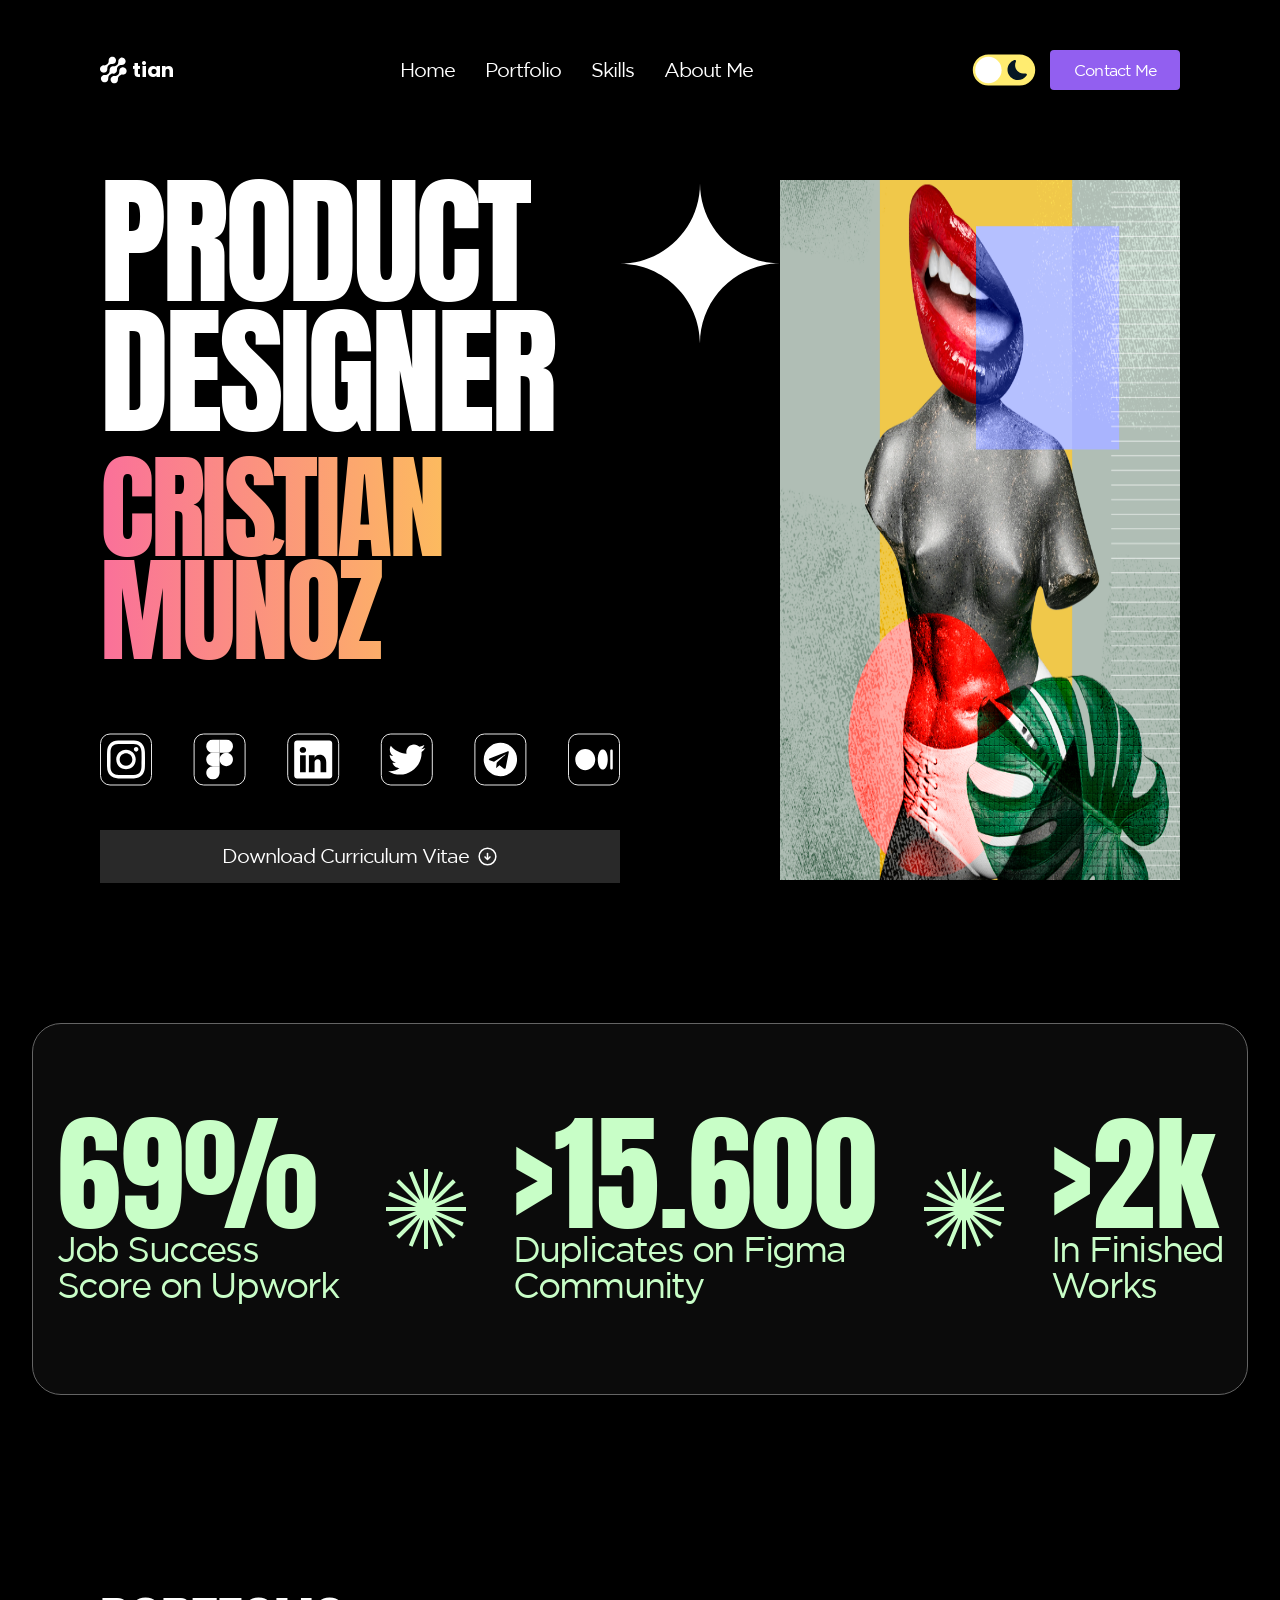
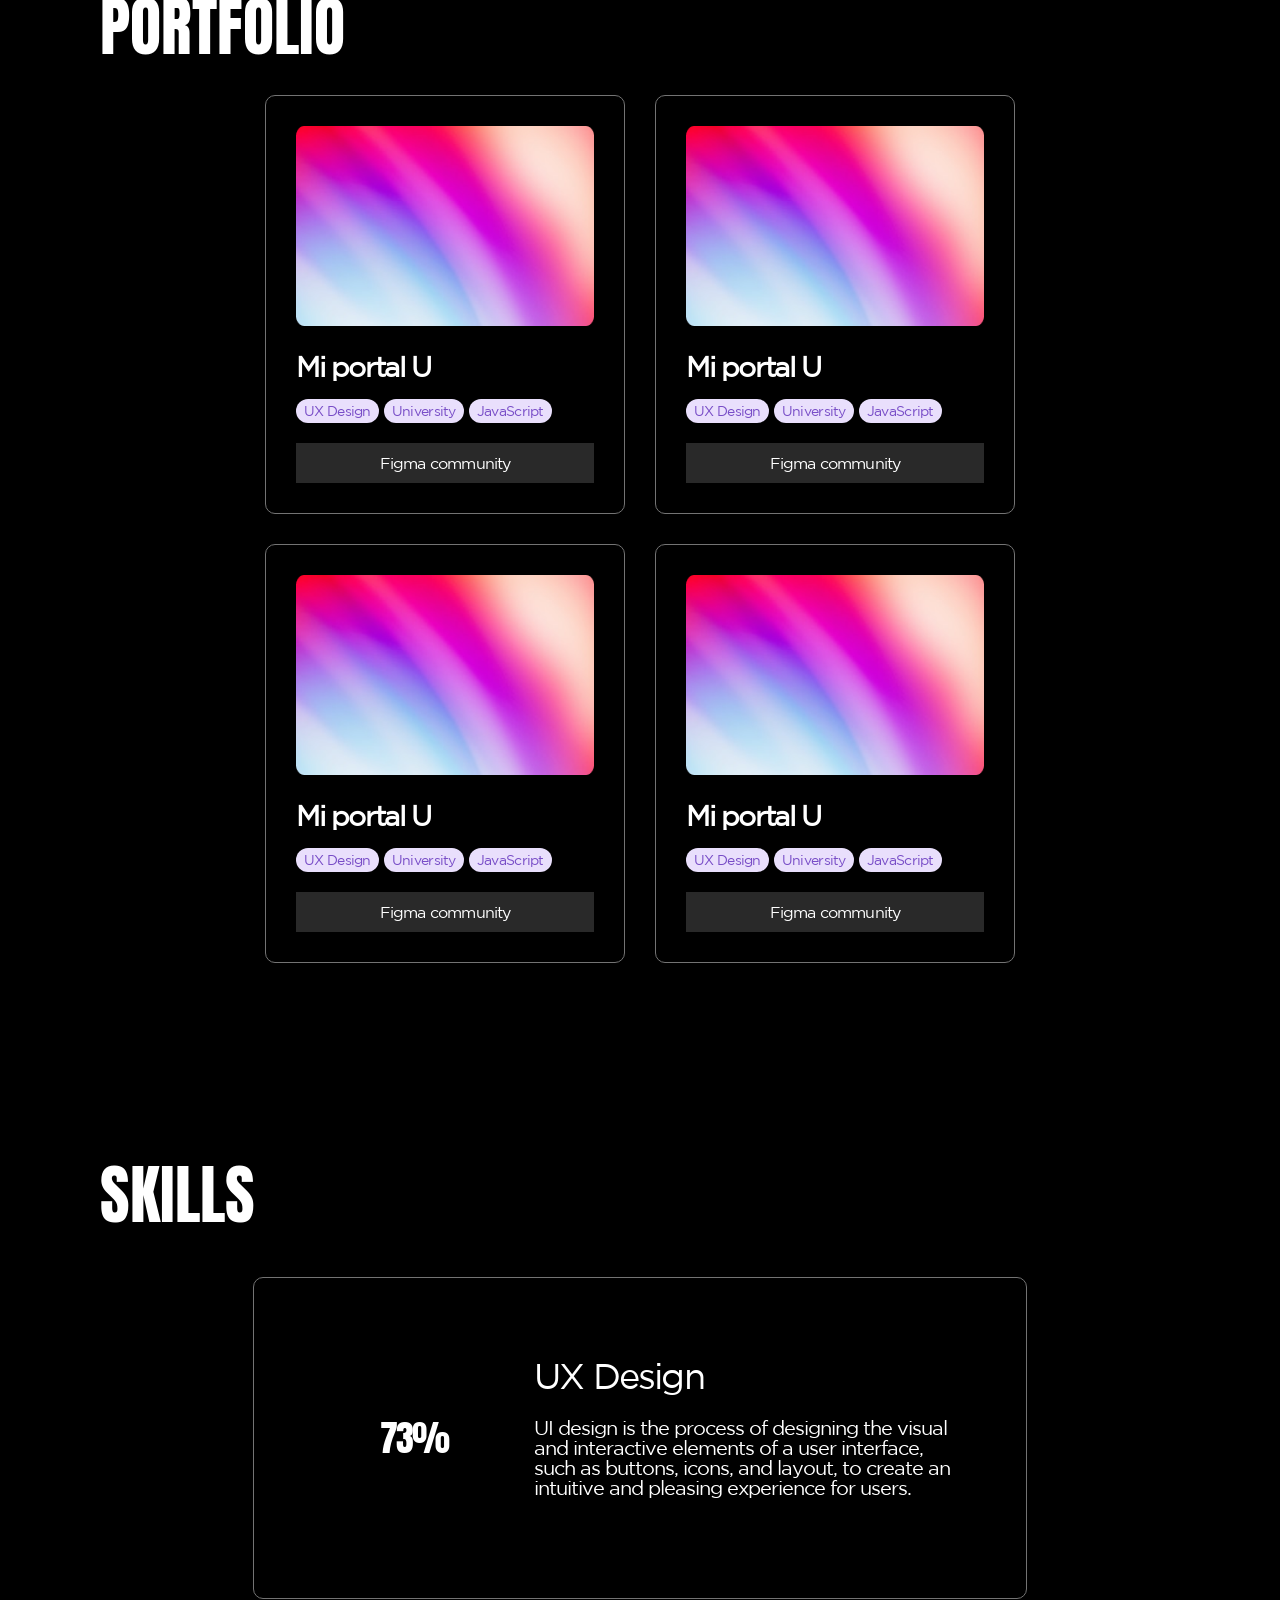
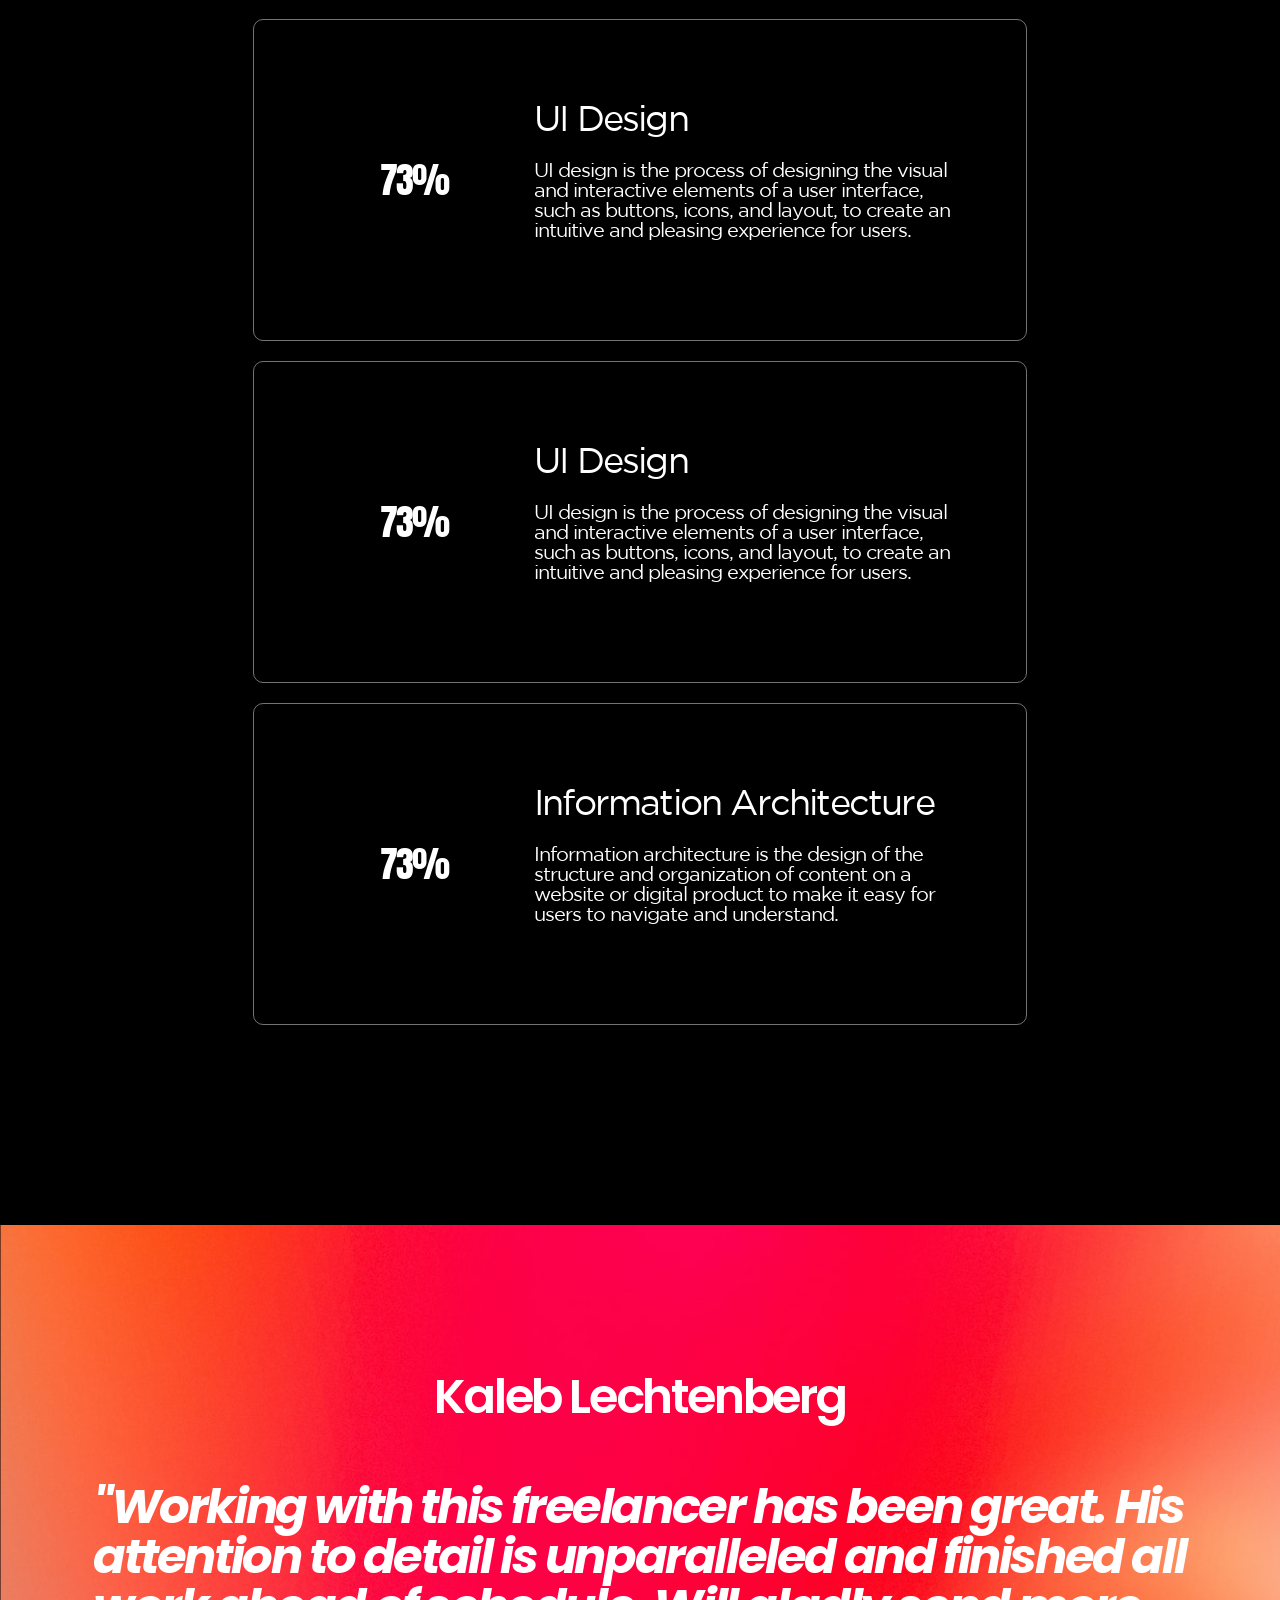
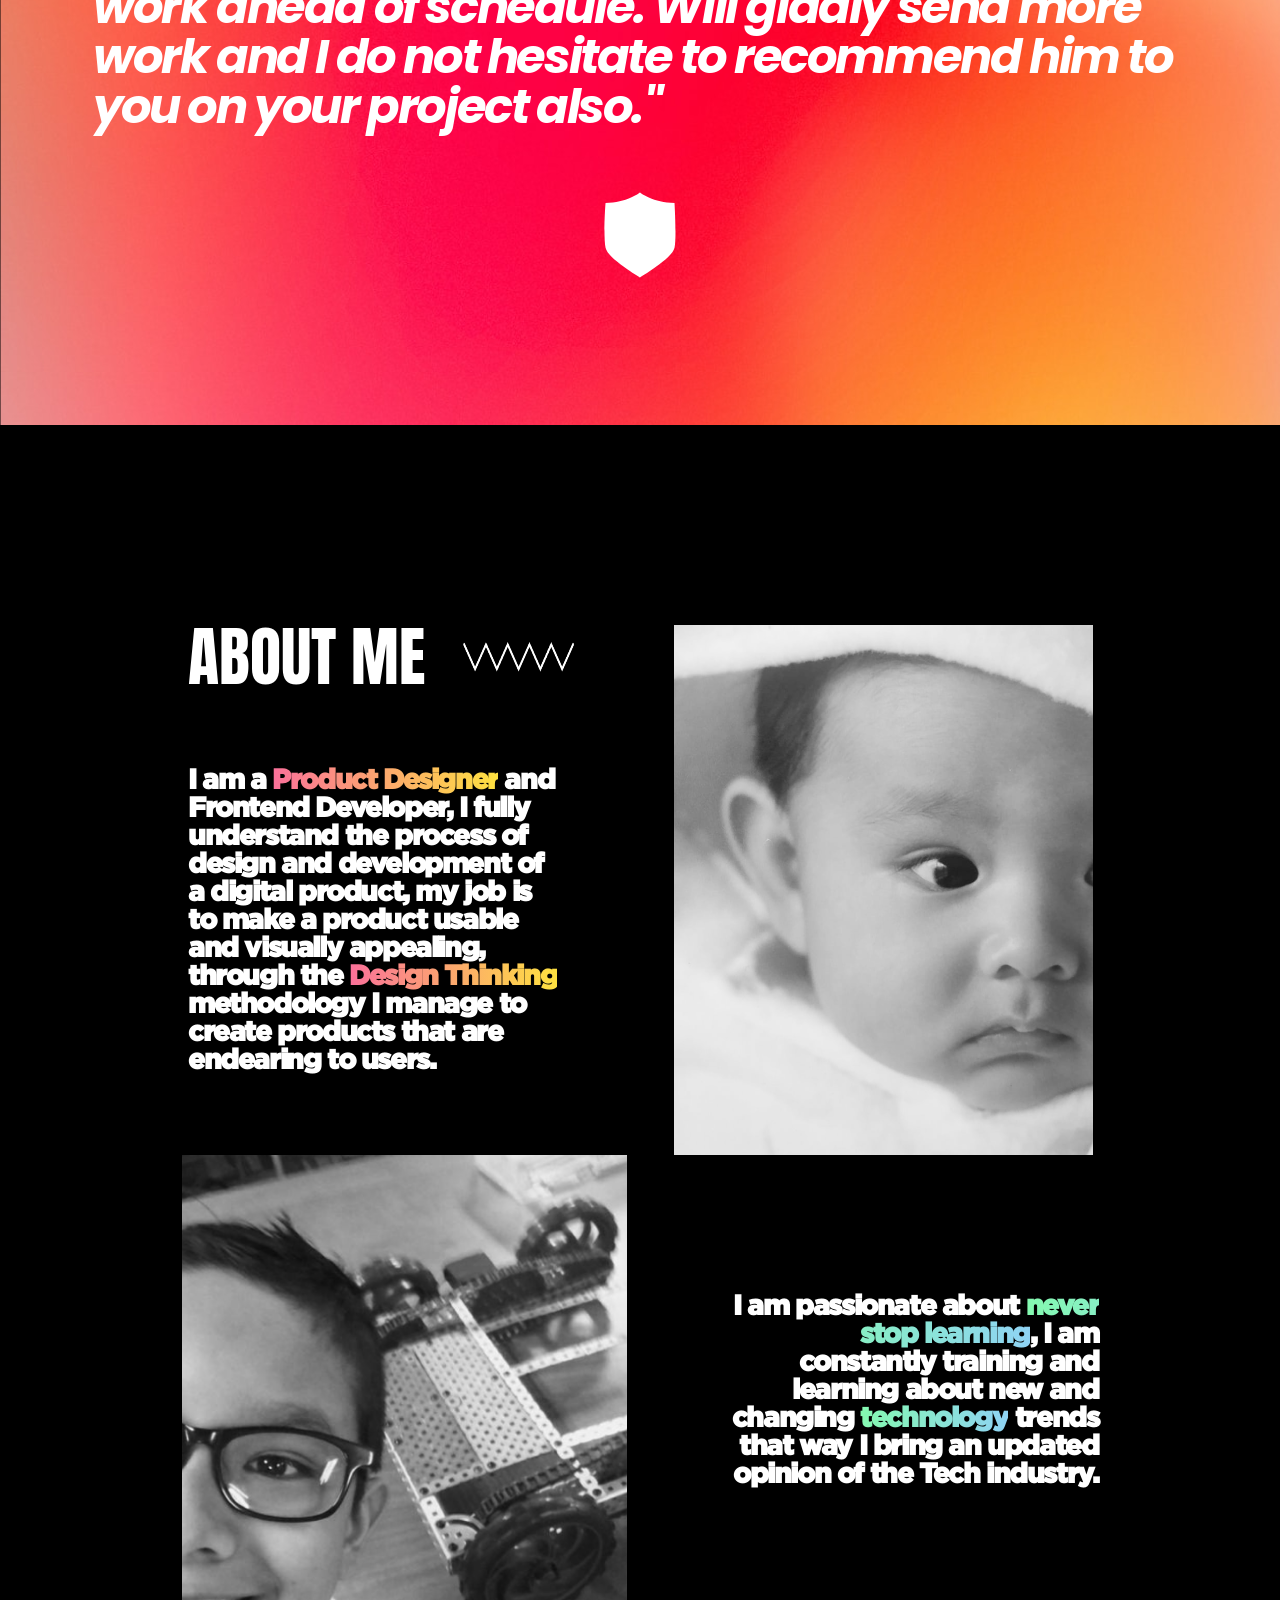
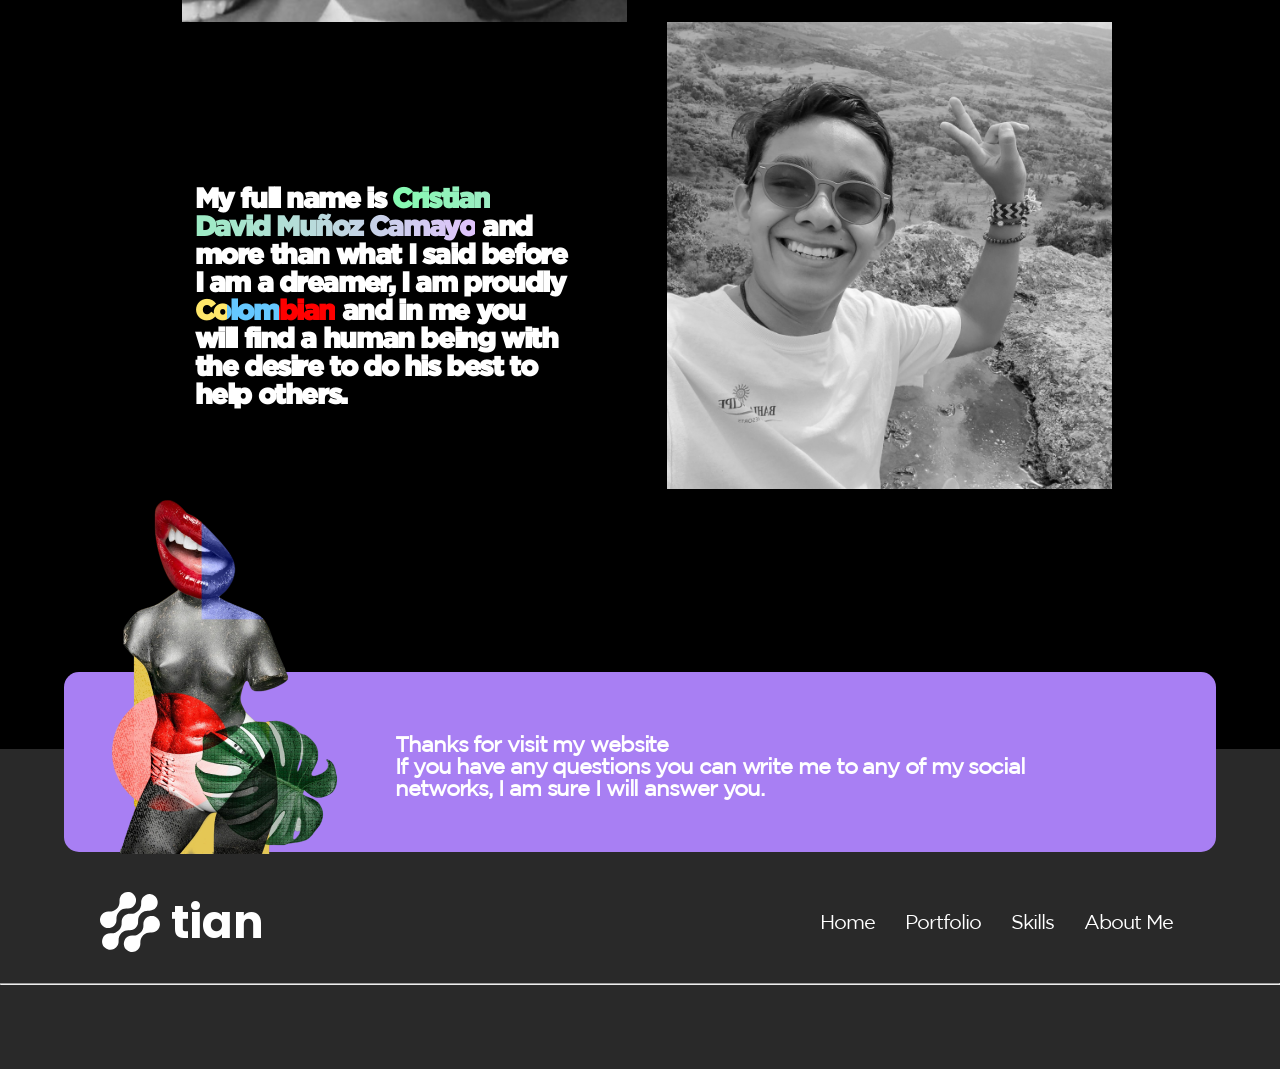
==== index.html @ 6429a023 "codigo html arrumado" ====
<!DOCTYPE html>
<html lang="pt-br">
<head>
    <meta charset="UTF-8">
    <meta name="viewport" content="width=device-width, initial-scale=1.0">
    <title>Tion</title>
    <link rel="stylesheet" href="style.css">
</head>
<body class="body">

    <header class="header-desktop">

        <div class="logo-top">
            <svg width="27" height="28" viewBox="0 0 27 28" fill="none" xmlns="http://www.w3.org/2000/svg">
                <g id="Group 1">
                <path id="Vector" d="M20.3489 12.3703C19.9699 12.7516 19.6797 13.2118 19.4989 13.718C19.3181 14.2243 19.2512 14.7642 19.3029 15.2993L19.2849 15.2813C19.3381 15.9112 19.2531 16.545 19.036 17.1387C18.8189 17.7323 18.4749 18.2714 18.028 18.7184C17.581 19.1653 17.0419 19.5094 16.4482 19.7264C15.8546 19.9435 15.2207 20.0285 14.5909 19.9753L14.6089 19.9933C13.8555 19.9232 13.0988 20.0871 12.4419 20.4628C11.7851 20.8385 11.2601 21.4076 10.9386 22.0926C10.6171 22.7776 10.5146 23.545 10.6452 24.2904C10.7759 25.0357 11.1332 25.7226 11.6685 26.2574C12.2038 26.7922 12.891 27.1489 13.6364 27.2788C14.3819 27.4088 15.1492 27.3056 15.8339 26.9835C16.5186 26.6613 17.0872 26.1359 17.4623 25.4787C17.8374 24.8215 18.0007 24.0647 17.9299 23.3113L17.9489 23.3293C17.8957 22.6995 17.9806 22.0656 18.1977 21.4719C18.4148 20.8783 18.7589 20.3392 19.2058 19.8922C19.6528 19.4453 20.1919 19.1012 20.7855 18.8842C21.3792 18.6671 22.013 18.5821 22.6429 18.6353L22.6239 18.6173C23.2393 18.6726 23.8588 18.5717 24.4249 18.3239C24.9909 18.0761 25.4853 17.6894 25.8621 17.1997C26.2389 16.71 26.4861 16.133 26.5805 15.5224C26.675 14.9117 26.6138 14.2871 26.4026 13.7063C26.1914 13.1256 25.837 12.6076 25.3723 12.2003C24.9076 11.793 24.3476 11.5096 23.7442 11.3764C23.1408 11.2432 22.5135 11.2644 21.9205 11.4381C21.3275 11.6119 20.788 11.9325 20.3519 12.3703H20.3489Z" fill="var(--color-white)"/>
                <path id="Vector_2" d="M12.9718 17.6353L12.9528 17.6173C13.4881 17.6712 14.0287 17.6055 14.5356 17.4249C15.0424 17.2443 15.5028 16.9534 15.8834 16.5731C16.2639 16.1928 16.5553 15.7326 16.7362 15.2259C16.9172 14.7192 16.9833 14.1787 16.9298 13.6433L16.9488 13.6613C16.8956 13.0314 16.9806 12.3976 17.1976 11.8039C17.4147 11.2103 17.7588 10.6712 18.2057 10.2242C18.6527 9.77726 19.1918 9.43316 19.7854 9.21616C20.3791 8.99902 21.0129 8.91409 21.6428 8.96726L21.6238 8.94926C22.3773 9.02006 23.1342 8.85662 23.7914 8.48136C24.4487 8.1061 24.9741 7.53723 25.2961 6.85236C25.6181 6.1675 25.721 5.39997 25.5908 4.65446C25.4606 3.90895 25.1036 3.22177 24.5684 2.68663C24.0333 2.1515 23.3461 1.79446 22.6006 1.66424C21.8551 1.53401 21.0876 1.63692 20.4027 1.95894C19.7178 2.28095 19.149 2.8064 18.7737 3.46361C18.3984 4.12081 18.235 4.87778 18.3058 5.63126L18.2878 5.61226C18.3411 6.24215 18.2563 6.87609 18.0393 7.46981C17.8223 8.06353 17.4782 8.60272 17.0313 9.04976C16.5843 9.49666 16.0451 9.84076 15.4514 10.0578C14.8576 10.2748 14.2237 10.3596 13.5938 10.3063L13.6118 10.3253C13.0765 10.2714 12.5358 10.3371 12.029 10.5177C11.5222 10.6982 11.0618 10.9892 10.6812 11.3695C10.3006 11.7498 10.0093 12.21 9.82834 12.7167C9.64744 13.2234 9.58134 13.7639 9.63484 14.2993L9.61684 14.2813C9.66984 14.9111 9.58474 15.5449 9.36764 16.1385C9.15044 16.732 8.80644 17.2711 8.35954 17.718C7.9126 18.1649 7.37356 18.5089 6.78 18.7261C6.18644 18.9432 5.55265 19.0283 4.92284 18.9753L4.94084 18.9933C4.18736 18.9225 3.43039 19.0859 2.77318 19.4612C2.11598 19.8365 1.59053 20.4053 1.26852 21.0902C0.946502 21.7751 0.843582 22.5426 0.973812 23.2881C1.10404 24.0336 1.46108 24.7208 1.99621 25.2559C2.53135 25.7911 3.21853 26.1481 3.96404 26.2783C4.70955 26.4085 5.47708 26.3056 6.16195 25.9836C6.84681 25.6616 7.41568 25.1362 7.79094 24.479C8.16624 23.8217 8.32964 23.0648 8.25884 22.3113L8.27784 22.3293C8.22464 21.6994 8.30964 21.0656 8.52674 20.4719C8.74374 19.8783 9.08784 19.3392 9.53474 18.8922C9.98174 18.4453 10.5208 18.1012 11.1144 17.8842C11.7081 17.6671 12.3419 17.5821 12.9718 17.6353Z" fill="var(--color-white)"/>
                <path id="Vector_3" d="M6.2699 15.628C6.64892 15.2468 6.9391 14.7866 7.11974 14.2803C7.30038 13.774 7.36702 13.234 7.3149 12.699L7.33389 12.717C7.28069 12.087 7.36565 11.4529 7.58286 10.8591C7.80007 10.2653 8.1443 9.72606 8.5915 9.27906C9.0387 8.83208 9.578 8.48809 10.1719 8.27114C10.7658 8.05418 11.3999 7.96948 12.0299 8.02296L12.0109 8.00496C12.7641 8.07553 13.5208 7.91204 14.1777 7.5368C14.8346 7.16157 15.3597 6.59284 15.6816 5.90819C16.0034 5.22353 16.1062 4.45628 15.976 3.71105C15.8458 2.96582 15.4888 2.2789 14.9539 1.74396C14.419 1.20902 13.732 0.852103 12.9868 0.721883C12.2416 0.591653 11.4743 0.694473 10.7897 1.01629C10.105 1.33811 9.5363 1.86328 9.1611 2.52018C8.7858 3.17708 8.6223 3.93374 8.6929 4.68696L8.6749 4.66896C8.7281 5.29881 8.6431 5.93268 8.426 6.52632C8.2089 7.11996 7.86492 7.65907 7.41796 8.10603C6.97101 8.55299 6.43189 8.89702 5.83825 9.11406C5.24461 9.33116 4.61075 9.41616 3.9809 9.36296L3.9989 9.38096C3.38347 9.32576 2.76406 9.42686 2.19808 9.67476C1.6321 9.92266 1.13785 10.3095 0.761139 10.7993C0.384429 11.289 0.137449 11.866 0.0430689 12.4766C-0.0513011 13.0873 0.0099889 13.7119 0.221259 14.2925C0.432529 14.8732 0.786959 15.3911 1.25169 15.7983C1.71642 16.2056 2.27642 16.4889 2.8798 16.6221C3.48317 16.7552 4.1104 16.7339 4.70337 16.5602C5.29633 16.3864 5.83583 16.0658 6.27189 15.628H6.2699Z" fill="var(--color-white)"/>
                </g>
            </svg>
            <h1>tian</h1>
        </div>

        <nav class="navbar">
            <a href="index.html">Home</a><a href="#Portfolio">Portfolio</a><a href="#Skills">Skills</a><a href="#About">About Me</a>
        </nav>

        <div class="bt-header-desktop">
            <div class="change-mode">
                <input type="checkbox" class="checkbox" id="chk" />
                <label class="label" for="chk">
                    <img src="img/header/sun.svg" class="fas fa-sun"></img>
                    <img src="img/header/moon.svg" class="fas fa-moon"></img>
                <div class="ball"></div>
                </label>
            </div>   
            <a href="#">Contact Me</a>
        </div>

    </header>

    <header class="header-mobile">

        <div class="conteiner-hamburger">
            <div class="logo-top">
                <img src="img/header/logo.svg" alt="Logo">
                <h1>tian</h1>
            </div>

            <div class="menu-responsivo"></div>
            <nav class="navbar-mobile">
                <div class="conteiner-menu">
                    <a href="index.html">Home</a><a href="#Portfolio">Portfolio</a><a href="#Skills">Skills</a><a href="#About">About Me</a>
                </div>

                <div class="change-mode">
                    <input type="checkbox" class="checkbox" id="chk" />
                    <label class="label" for="chk">
                        <img src="img/header/sun.svg" class="fas fa-sun"></img>
                        <img src="img/header/moon.svg" class="fas fa-moon"></img>
                    <div class="ball"></div>
                    </label>
                </div>   
            </nav>
        </div>

    </header>
    
    <section class="PRODUCT">

        <div class="conteiner1-Product">
            <div class="text-Product">
                <h2>PRODUCT <br> DESIGNER</h2>
                <h3>CRISTIAN MUÑOZ</h3>
            </div>

            <div class="icons-Product">
                <a target="_blank" href="https://www.instagram.com/">
                    <svg width="52" height="53" viewBox="0 0 52 53" fill="none" xmlns="http://www.w3.org/2000/svg">
                        <rect x="0.5" y="1" width="51" height="51" rx="9.5" stroke="var(--color-border)"/>
                        <path d="M36.1408 14.0801C33.1008 14.1733 33.1016 18.5469 36.1408 18.6393C39.1808 18.5461 39.18 14.1725 36.1408 14.0801ZM26 16.7193C20.612 16.7193 16.2444 21.0985 16.2444 26.5005C16.7584 39.4753 35.2432 39.4717 35.7552 26.5005C35.7556 21.0985 31.3876 16.7193 26 16.7193ZM26 32.8497C22.5028 32.8497 19.6676 30.0069 19.6676 26.5005C20.0012 18.0785 32.0004 18.0805 32.3328 26.5005C32.3324 30.0073 29.4972 32.8497 26 32.8497Z" fill="var(--color-white)"/>
                        <path d="M44.8832 18.6673C44.7424 12.0005 40.5008 7.75645 33.8324 7.61685C32.2312 7.46245 19.7696 7.45965 18.1672 7.61685C11.5004 7.75765 7.25636 11.9993 7.11676 18.6677C6.96236 20.2665 6.95916 32.7321 7.11676 34.3329C7.24116 40.9781 11.5212 45.2593 18.1672 45.3833C19.7684 45.5393 32.23 45.5393 33.8324 45.3833C35.8544 45.2909 37.2356 44.9697 38.444 44.5001C42.6788 42.8085 44.748 39.0457 44.8832 34.3325C45.0376 32.7313 45.0404 20.2697 44.8832 18.6673ZM33.6764 41.9637C32.1008 42.1141 19.9 42.1165 18.3232 41.9637C16.4712 41.8793 15.4652 41.5697 14.7956 41.3097C9.01596 38.6289 10.808 33.2077 10.5356 25.7665C10.5416 24.0381 10.532 20.5521 10.536 18.8237C10.7668 13.6709 13.1936 11.2853 18.3232 11.0365C19.9008 10.8861 32.0984 10.8837 33.6764 11.0365C38.8308 11.2673 41.214 13.6941 41.4636 18.8233C41.5656 20.0549 41.6396 26.7781 41.4636 30.1805C41.6536 36.5709 41.3624 41.5889 33.6764 41.9637Z" fill="var(--color-white)"/>
                    </svg>
                </a>
                <a target="_blank" href="https://www.figma.com/">
                    <svg width="53" height="53" viewBox="0 0 53 53" fill="none" xmlns="http://www.w3.org/2000/svg">
                        <rect x="1.09998" y="1" width="51" height="51" rx="9.5" stroke="var(--color-border)"/>
                        <g clip-path="url(#clip0_223_595)">
                        <path d="M19.9331 46.5003C23.6131 46.5003 26.5998 43.5137 26.5998 39.8337V33.167H19.9331C16.2531 33.167 13.2665 36.1537 13.2665 39.8337C13.2665 43.5137 16.2531 46.5003 19.9331 46.5003Z" fill="var(--color-white)"/>
                        <path d="M13.2665 26.4997C13.2665 22.8197 16.2531 19.833 19.9331 19.833H26.5998V33.1663H19.9331C16.2531 33.1663 13.2665 30.1797 13.2665 26.4997Z" fill="var(--color-white)"/>
                        <path d="M13.2665 13.1667C13.2665 9.48667 16.2531 6.5 19.9331 6.5H26.5998V19.8333H19.9331C16.2531 19.8333 13.2665 16.8467 13.2665 13.1667Z" fill="var(--color-white)"/>
                        <path d="M26.5999 6.5H33.2665C36.9465 6.5 39.9332 9.48667 39.9332 13.1667C39.9332 16.8467 36.9465 19.8333 33.2665 19.8333H26.5999V6.5Z" fill="var(--color-white)"/>
                        <path d="M39.9332 26.4997C39.9332 30.1797 36.9465 33.1663 33.2665 33.1663C29.5865 33.1663 26.5999 30.1797 26.5999 26.4997C26.5999 22.8197 29.5865 19.833 33.2665 19.833C36.9465 19.833 39.9332 22.8197 39.9332 26.4997Z" fill="var(--color-white)"/>
                        </g>
                        <defs>
                        <clipPath id="clip0_223_595">
                        <rect width="40" height="40" fill="var(--color-white)" transform="translate(6.59998 6.5)"/>
                        </clipPath>
                        </defs>
                    </svg>
                </a>
                <a target="_blank" href="https://www.linkedin.com/">
                    <svg width="53" height="53" viewBox="0 0 53 53" fill="none" xmlns="http://www.w3.org/2000/svg">
                        <rect x="0.699951" y="1" width="51" height="51" rx="9.5" stroke="var(--color-border)"/>
                        <path d="M42.3916 7.50535C36.5471 7.48895 14.9908 7.51655 10.0084 7.50535C8.45795 7.50535 7.19995 8.72495 7.19995 10.2269V42.7794C7.19995 44.2817 8.45795 45.5001 10.0084 45.5001H42.3916C43.9427 45.5001 45.2 44.2817 45.2 42.7789V10.2269C45.2 8.72495 43.9427 7.50535 42.3916 7.50535Z" fill="var(--color-white)"/>
                        <path d="M27.5811 39.302C27.5811 39.302 27.5811 29.7508 27.5811 29.7504C27.5255 27.9952 28.5747 26.3572 30.6859 26.2836C32.7431 26.2836 33.5663 27.852 33.5663 30.1516V39.3016H39.2519V29.494C39.2519 24.24 36.4471 21.7952 32.7059 21.7952C29.6387 21.7952 28.2915 23.5092 27.5431 24.6768L27.5811 22.1968H21.8955C21.9695 23.8016 21.8951 39.302 21.8951 39.302H27.5811ZM18.7479 31.8844V22.1964H13.0615V39.3016H18.7483C18.7471 37.5056 18.7503 33.6552 18.7479 31.8844ZM15.9059 19.8616C17.8883 19.8616 19.1227 18.548 19.1227 16.9068C19.1063 12.948 12.7211 12.992 12.7263 16.9064C12.7219 18.5604 13.9903 19.882 15.9059 19.8616Z" fill="var(--color-Bg)"/>
                    </svg>
                </a>
                <a target="_blank" href="https://twitter.com/">
                    <svg width="53" height="53" viewBox="0 0 53 53" fill="none" xmlns="http://www.w3.org/2000/svg">
                        <rect x="1.30005" y="1" width="51" height="51" rx="9.5" stroke="var(--color-border)"/>
                        <path d="M45.3685 14.9486C44.0017 15.5558 42.5333 15.9642 40.9921 16.1486C42.5661 15.2058 43.7729 13.7134 44.3413 11.9338C42.8701 12.8066 41.2393 13.4406 39.5021 13.7834C38.1125 12.3022 36.1329 11.3766 33.9417 11.3766C29.0985 11.3118 25.3749 16.0434 26.5209 20.7306C20.1893 20.4134 14.5761 17.3798 10.8169 12.769C8.76526 16.1146 9.93006 20.899 13.1753 22.9414C11.9269 22.9014 10.7513 22.5586 9.72446 21.9886C9.67686 25.7106 12.3173 28.853 15.8361 29.5542C14.7549 29.8558 13.5093 29.903 12.3953 29.6854C13.3653 32.7118 16.1789 34.9158 19.5125 34.977C16.4985 37.3854 12.2789 38.641 8.23206 38.1322C24.5049 48.147 42.4941 35.0262 41.5653 18.8918C43.0545 17.8166 44.3473 16.4754 45.3685 14.9486Z" fill="var(--color-white)"/>
                    </svg>
                </a>
                <a target="_blank" href="https://web.telegram.org/">
                    <svg width="53" height="53" viewBox="0 0 53 53" fill="none" xmlns="http://www.w3.org/2000/svg">
                        <rect x="0.900024" y="1" width="51" height="51" rx="9.5" stroke="var(--color-border)"/>
                        <path d="M26.3906 9.83301C23.0942 9.83301 19.8719 10.8105 17.131 12.6418C14.3902 14.4732 12.254 17.0762 10.9926 20.1216C9.7311 23.1671 9.40104 26.5182 10.0441 29.7512C10.6872 32.9842 12.2746 35.9539 14.6054 38.2848C16.9363 40.6157 19.906 42.203 23.139 42.8461C26.3721 43.4892 29.7232 43.1591 32.7686 41.8977C35.814 40.6362 38.417 38.5 40.2484 35.7592C42.0797 33.0184 43.0572 29.796 43.0572 26.4997C43.0574 24.3109 42.6264 22.1436 41.7889 20.1214C40.9514 18.0992 39.7237 16.2618 38.1761 14.7142C36.6284 13.1665 34.791 11.9388 32.7688 11.1013C30.7466 10.2638 28.5793 9.83283 26.3906 9.83301ZM31.6897 35.0871C31.6273 35.2427 31.5324 35.3831 31.4113 35.499C31.2903 35.6148 31.1458 35.7035 30.9877 35.759C30.8295 35.8144 30.6613 35.8355 30.4944 35.8206C30.3275 35.8058 30.1656 35.7554 30.0197 35.673L25.4953 32.1573L22.5914 34.8363C22.524 34.8861 22.4452 34.9182 22.3622 34.9295C22.2792 34.9408 22.1947 34.9311 22.1164 34.9012L22.6731 29.9205L22.6909 29.9346L22.7023 29.8363C22.7023 29.8363 30.844 22.4238 31.1756 22.1079C31.5114 21.7929 31.4006 21.7246 31.4006 21.7246C31.4197 21.3404 30.7981 21.7246 30.7981 21.7246L20.0106 28.6647L15.5181 27.1347C15.5181 27.1347 14.8281 26.8872 14.7631 26.343C14.6947 25.803 15.5406 25.5097 15.5406 25.5097L33.4022 18.4138C33.4022 18.4138 34.8706 17.7596 34.8706 18.843L31.6897 35.0871Z" fill="var(--color-white)"/>
                    </svg> 
                </a>
                <a target="_blank" href="https://medium.com/">
                    <svg width="52" height="53" viewBox="0 0 52 53" fill="none" xmlns="http://www.w3.org/2000/svg">
                        <rect x="0.5" y="1" width="51" height="51" rx="9.5" stroke="var(--color-border)"/>
                        <g clip-path="url(#clip0_223_612)">
                        <path d="M27.25 26.5C27.25 32.3586 22.7641 37.125 17.25 37.125C11.7359 37.125 7.25 32.3586 7.25 26.5C7.25 20.6414 11.7359 15.875 17.25 15.875C22.7641 15.875 27.25 20.6414 27.25 26.5ZM34.75 16.5C33.8621 16.5 32.1876 16.9314 30.9494 19.8205C30.1759 21.6251 29.75 23.9974 29.75 26.5C29.75 29.0026 30.1759 31.3749 30.9494 33.1795C32.1876 36.0686 33.8621 36.5 34.75 36.5C35.6379 36.5 37.3124 36.0686 38.5506 33.1795C39.3241 31.3749 39.75 29.0026 39.75 26.5C39.75 23.9974 39.3241 21.6251 38.5506 19.8205C37.3124 16.9314 35.6379 16.5 34.75 16.5ZM43.5 16.5C43.1685 16.5 42.8506 16.6317 42.6161 16.8661C42.3817 17.1006 42.25 17.4185 42.25 17.75V35.25C42.25 35.5815 42.3817 35.8995 42.6161 36.1339C42.8505 36.3683 43.1685 36.5 43.5 36.5C43.8315 36.5 44.1495 36.3683 44.3839 36.1339C44.6183 35.8995 44.75 35.5815 44.75 35.25V17.75C44.75 17.4185 44.6183 17.1006 44.3839 16.8661C44.1494 16.6317 43.8315 16.5 43.5 16.5Z" fill="var(--color-white)"/>
                        </g>
                        <defs>
                        <clipPath id="clip0_223_612">
                        <rect width="40" height="40" fill="var(--color-white)" transform="translate(6 6.5)"/>
                        </clipPath>
                        </defs>
                    </svg>                        
                </a>
            </div>

            <a id="curriculo" href="download/Currículo A4 simples preto.pdf" target="_blank" download="download/Currículo A4 simples preto.pdf">
                <div class="download-Product">
                    <p>Download Curriculum Vitae</p>
                    <img src="img/product/arrow-down.svg" alt="">
                </div>
            </a>
        </div>

        <div class="conteiner2-Product">
            <svg width="160" height="161" viewBox="0 0 160 161" fill="none" xmlns="http://www.w3.org/2000/svg">
                <path fill-rule="evenodd" clip-rule="evenodd" d="M80 160.5C79.84 116.372 44.0844 80.6483 0 80.6483C44.1828 80.6483 80 44.7642 80 0.5C80.1593 44.6284 115.916 80.3517 160 80.3517C115.817 80.3517 80 116.236 80 160.5Z" fill="var(--color-white)"/>
            </svg>
        </div>

        <div class="conteiner3-Product">
            <img src="img/product/imgcorpo.png" alt="imagem de uma estatua com uma boca no lugar da cabeça">
        </div>
    </section>

    <section class="RATES">
        <div class="conteiner-rates">
            <div>
                <h3><span id="contador1">0</span>%</h3>
                <p>Job Success <br> Score on Upwork</p>
            </div>
            <svg width="80" height="80" viewBox="0 0 80 80" fill="none" xmlns="http://www.w3.org/2000/svg">
                <path id="Dawn" d="M40 0L40.0077 39.9606L55.3074 3.04481L40.0223 39.9668L68.2842 11.7157L40.0332 39.9777L76.9552 24.6926L40.0394 39.9923L80 40L40.0394 40.0077L76.9552 55.3074L40.0332 40.0223L68.2842 68.2842L40.0223 40.0332L55.3074 76.9552L40.0077 40.0394L40 80L39.9923 40.0394L24.6926 76.9552L39.9777 40.0332L11.7157 68.2842L39.9668 40.0223L3.04481 55.3074L39.9606 40.0077L0 40L39.9606 39.9923L3.04481 24.6926L39.9668 39.9777L11.7157 11.7157L39.9777 39.9668L24.6926 3.04481L39.9923 39.9606L40 0Z" fill="var(--color-Rates)" stroke="var(--color-Rates)" stroke-width="4"/>
            </svg>
            <div>
                <h3>><span id="contador2">0</span></h3>
                <p>Duplicates on Figma <br> Community</p>
            </div>
            <svg width="80" height="80" viewBox="0 0 80 80" fill="none" xmlns="http://www.w3.org/2000/svg">
                <path id="Dawn" d="M40 0L40.0077 39.9606L55.3074 3.04481L40.0223 39.9668L68.2842 11.7157L40.0332 39.9777L76.9552 24.6926L40.0394 39.9923L80 40L40.0394 40.0077L76.9552 55.3074L40.0332 40.0223L68.2842 68.2842L40.0223 40.0332L55.3074 76.9552L40.0077 40.0394L40 80L39.9923 40.0394L24.6926 76.9552L39.9777 40.0332L11.7157 68.2842L39.9668 40.0223L3.04481 55.3074L39.9606 40.0077L0 40L39.9606 39.9923L3.04481 24.6926L39.9668 39.9777L11.7157 11.7157L39.9777 39.9668L24.6926 3.04481L39.9923 39.9606L40 0Z" fill="var(--color-Rates)" stroke="var(--color-Rates)" stroke-width="4"/>
            </svg>
            <div>
                <h3>><span id="contador3">0</span>k</h3>
                <p>In Finished <br> Works</p>
            </div>
        </div>
    </section>

    <section id="Portfolio" class="PORTFOLIO">
        <h1 class="hidden">PORTFOLIO</h1>
        <div class="conteiner-portfolio">
            <div class="conteiner-portfolio" id="portfolio-container">
            <!-- Cards Gerado Por Js-->
            </div>
        </div>
    </section>

   <section id="Skills" class="SKILLS">
        <h1 class="hidden">SKILLS</h1>
            <div id="conteiner-skill" class="conteiner-skill">
            <!-- Cards Gerado Por Js-->
            </div>
    </section>

   <section class="TESTIMONY hidden">
        <div class="conteiner-testimony">
            <h3>Kaleb Lechtenberg</h3>
            <p>"Working with this freelancer has been great. His attention to detail is unparalleled and finished all work ahead of schedule. Will gladly send more work and I do not hesitate to recommend him to you on your project also."</p>
            <img src="img/testimony/Shield 1.svg" alt="iagem de um escudo">
        </div>
    </section>

   <section id="About" class="ABOUT-ME">
        <div class="conteiner-about">
            <div class="conteiner1-about hidden">
                <div class="box-about-text1">
                    <div class="titulo-about">
                        <h2>ABOUT ME</h2>
                        <img src="img/about-me/Zig Zag.png" alt="vetor de zig zag">
                    </div>
                    <div class="paragraph-about1">
                        <p>I am a <span>Product Designer</span> and Frontend Developer, I fully understand the process of design and development of a digital product, my job is to make a product usable and visually appealing, through the <span>Design Thinking</span> methodology I manage to create products that are endearing to users.
                        </p>
                    </div>
                </div>
                <div class="box-about-img1">
                    <img src="img/about-me/foto-about.png" alt="">
                </div>
            </div>

            <div class="conteiner2-about hidden">
                <div class="box-about-img2">
                    <img src="img/about-me/foto-rapaz.png" alt="">
                </div>
                <div class="paragraph-about2">
                    <p>I am passionate about <span>never stop learning</span>, I am constantly training and learning about new and changing <span>technology</span> trends that way I bring an updated opinion of the Tech industry.
                    </p>
                </div>
            </div>
         
            <div class="conteiner3-about hidden">
                <div class="box-about-text3">
                    <div class="paragraph-about3">
                        <p>My full name is <span class="span1">Cristian David Muñoz Camayo</span> and more than what I said before I am a dreamer, I am proudly <span class="span3">Colombian</span> and in me you will find a human being with the desire to do his best to help others.
                        </p>
                    </div>
                </div>
                <div class="box-about-img3">
                    <img src="img/about-me/foto-paisagem.png" alt="">
                </div>
            </div>
        </div>
    </section>

    <article class="conteiner-Pops">
        <div class="box-footer">
            <img src="img/footer/Escultures.png" alt="">
            <p>Thanks for visit my website <br>
            If you have any questions you can write me to any of my social networks, I am sure I will answer you.
            </p>
        </div>
    </article>

    <footer class="FOOTER">
        <div class="conteiner-footer">
            <div class="footer-logo">
                <img src="img/footer/logonav.svg" alt="">
                <h3>tian</h3>
            </div>

            <nav class="footer-nav">
                <a href="">Home</a><a href="#Portfolio">Portfolio</a><a href="#Skills">Skills</a><a href="#About">About Me</a>
            </nav>
        </div>
        <hr>
    </footer>
    
    <script type="module" src="index.js"></script>
</body>
</html>
---- style.css ----
@import url('https://fonts.googleapis.com/css2?family=Anton&family=Poppins:ital,wght@0,100;0,200;0,300;0,400;0,500;0,600;0,700;0,800;0,900;1,100;1,200;1,300;1,400;1,500;1,600;1,700;1,800;1,900&display=swap');

@import url(css/header.css); @import url(css/product.css);
@import url(css/rates.css); @import url(css/portfolio.css); 
@import url(css/skills.css); @import url(css/testimony.css);
@import url(css/about-me.css); @import url(css/footer.css);

@font-face {
    font-family: 'Gotham' ;
    src: url(fonts/Gotham-Font/GothamBook.ttf);
}
@font-face {
    font-family: 'Gotham-Black' ;
    src: url(fonts/Gotham-Font/Gotham-Black.otf);
}

:root {
    --color-Main: #000000;
    --color-Mainlight: #292929;
    --color-Mainlightbd: #646464;
    --color-Destaque: #925FF0;
    --color-Destaque2: #E9DFFC;
    --color-Destaque3: #784DC7;
    --color-Rates: #C8FEC7;
    --color-Ratesbg: #0B0B0B;
    --color-Bg: #000000;
    --color-BtChanceBg: #FFEC70;
    --color-white: #ffffff;
    --color-Gradiente: #FA709A e #FEE140;
    --font-Principal:  'Poppins', sans-serif;
    --font-Secundaria: 'Gotham';
    --font-Terciaria: 'Anton', sans-serif;
}

*{
    padding: 0;
    margin: 0;
    box-sizing: border-box;
}

.body {


    --color-Main: #000000;
    --color-Bg: #000000;
    --color-white: #ffffff;
    --color-border: #E6E6E6;
    --color-BtChanceBg: #FFEC70;
    --color-Destaque: #925FF0;
    --color-Ratesbg: #0B0B0B;
    --color-Rates: #C8FEC7;
    background-color: var(--color-Bg);
    transition: 0.5s;
}

.body.dark {

    
    --color-Main: #fff;
    --color-Mainlight: #292929;
    --color-Rates: #64C661;
    --color-Ratesbg: #F6FFF6;
    --color-Bg: #fff;
    --color-white: #292929;
    --color-Mainlightbd: #000000;
    --color-BtChanceBg: #051724;
    --color-Destaque: #292929;



    
}
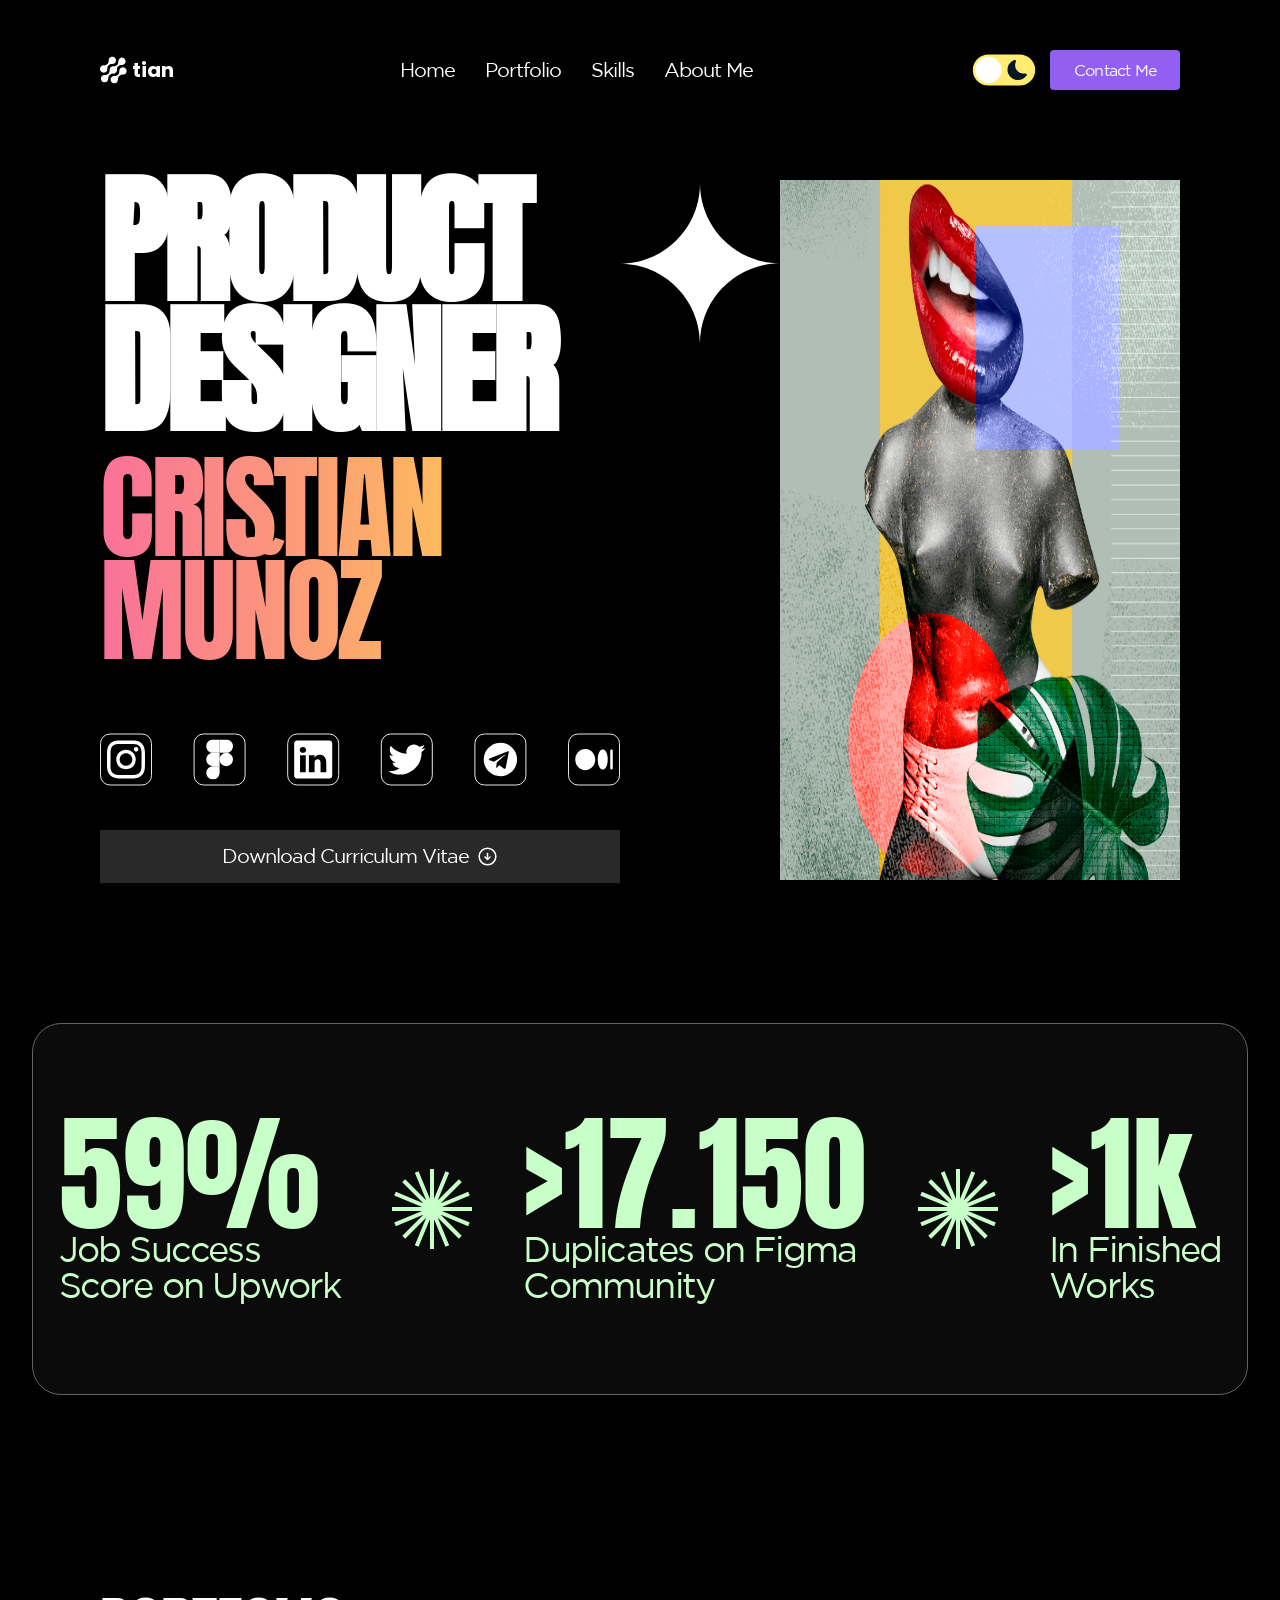
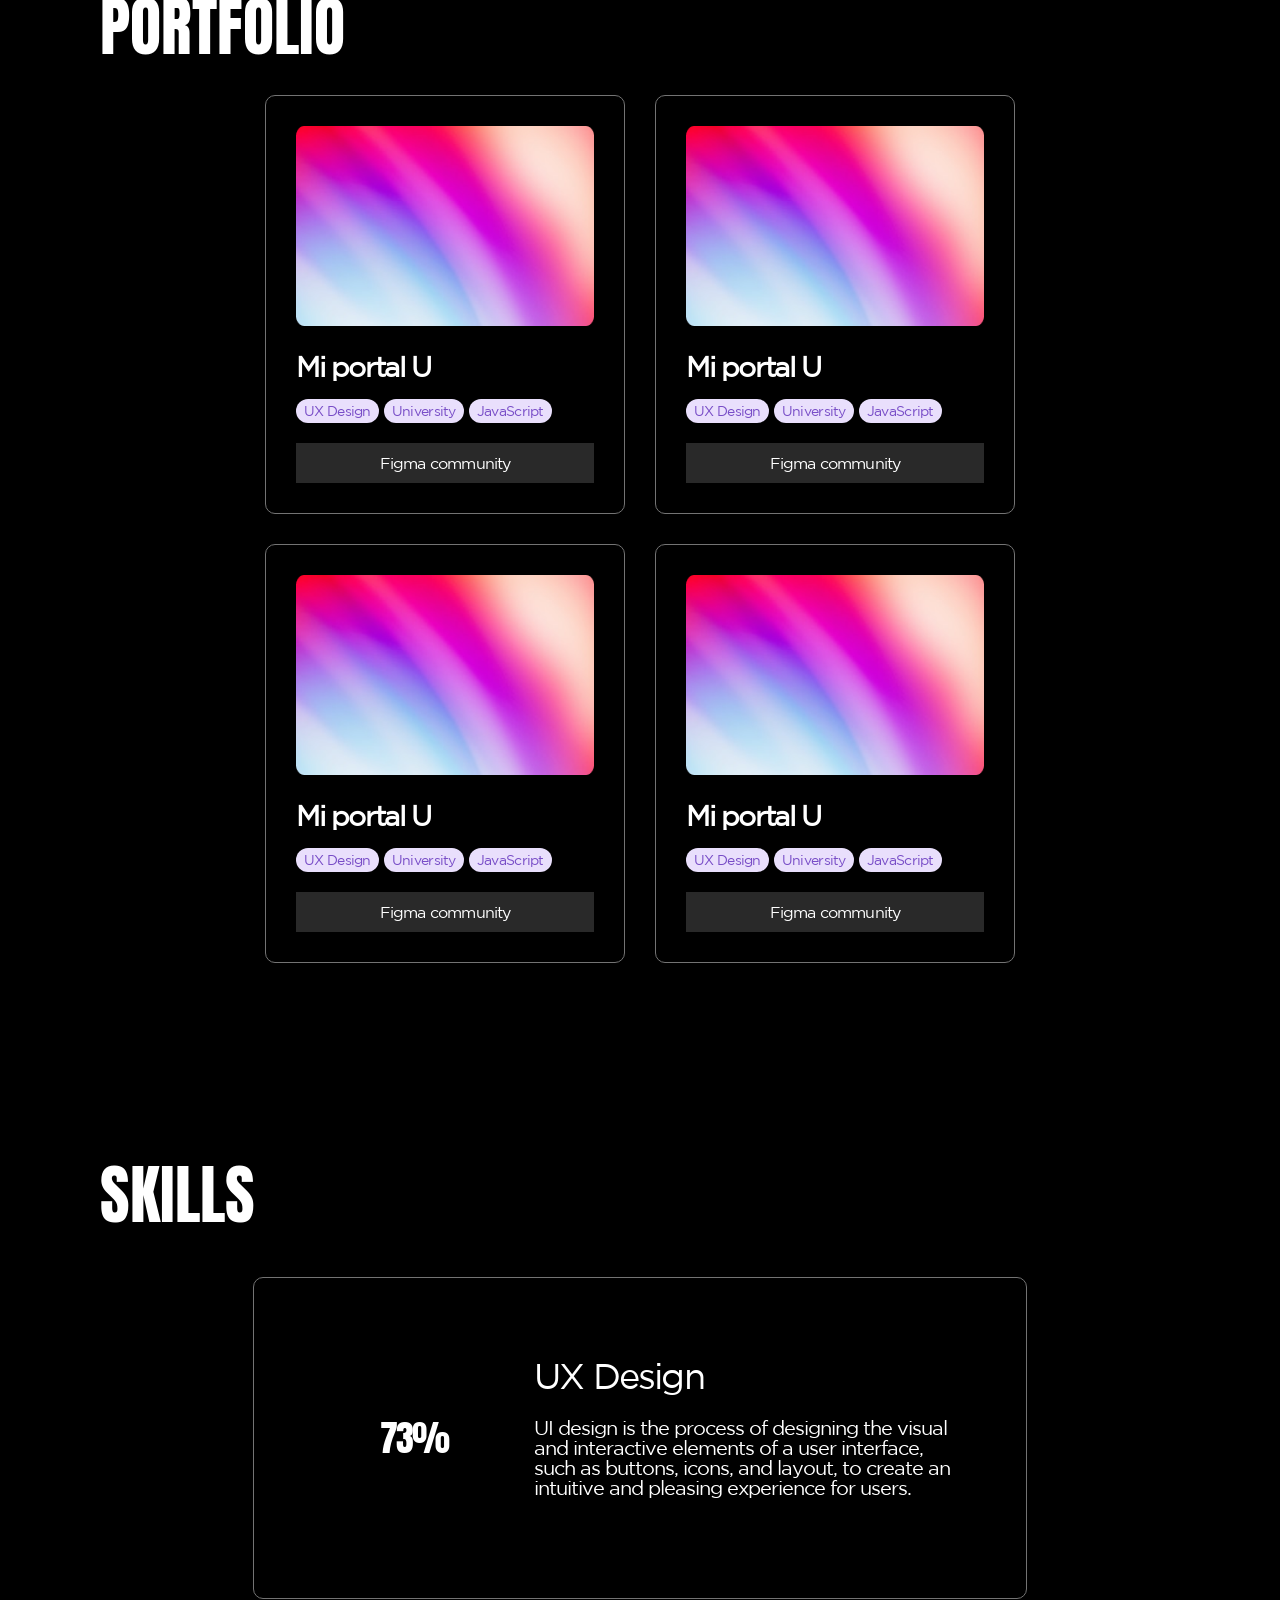
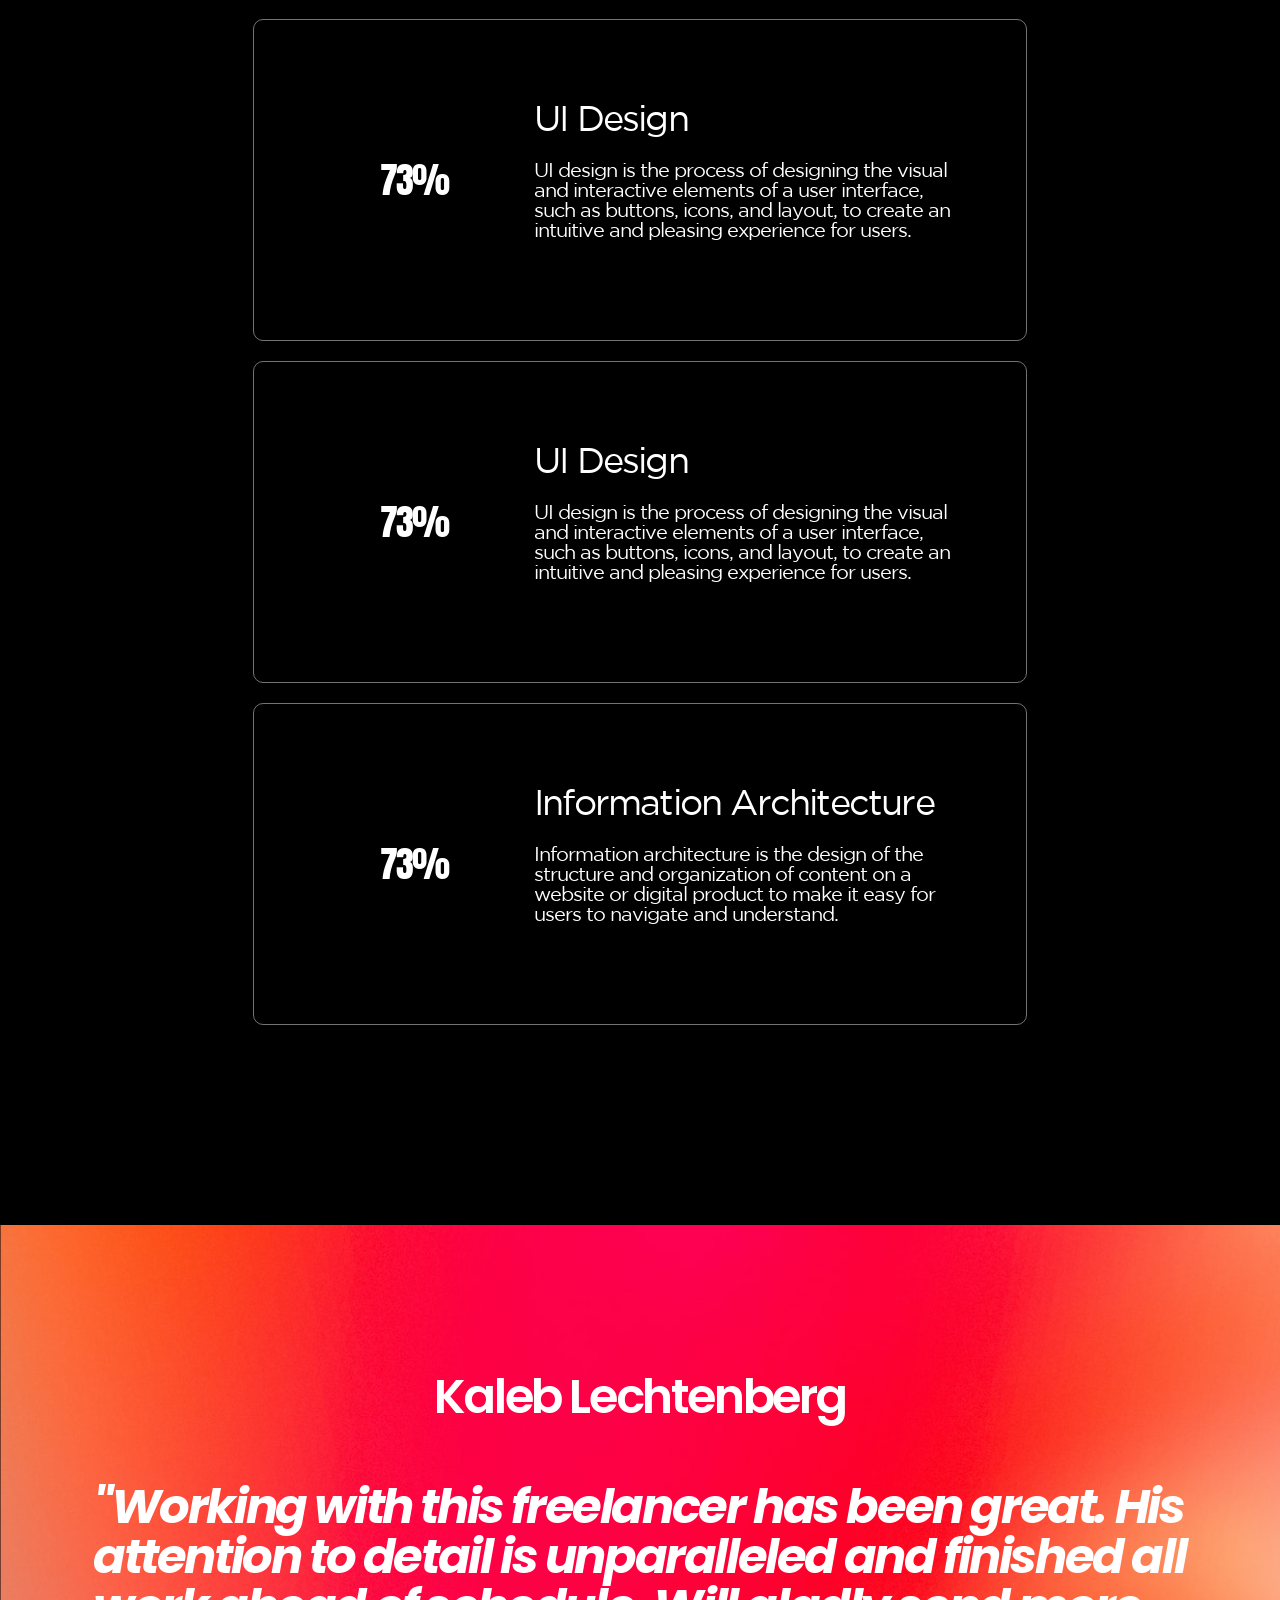
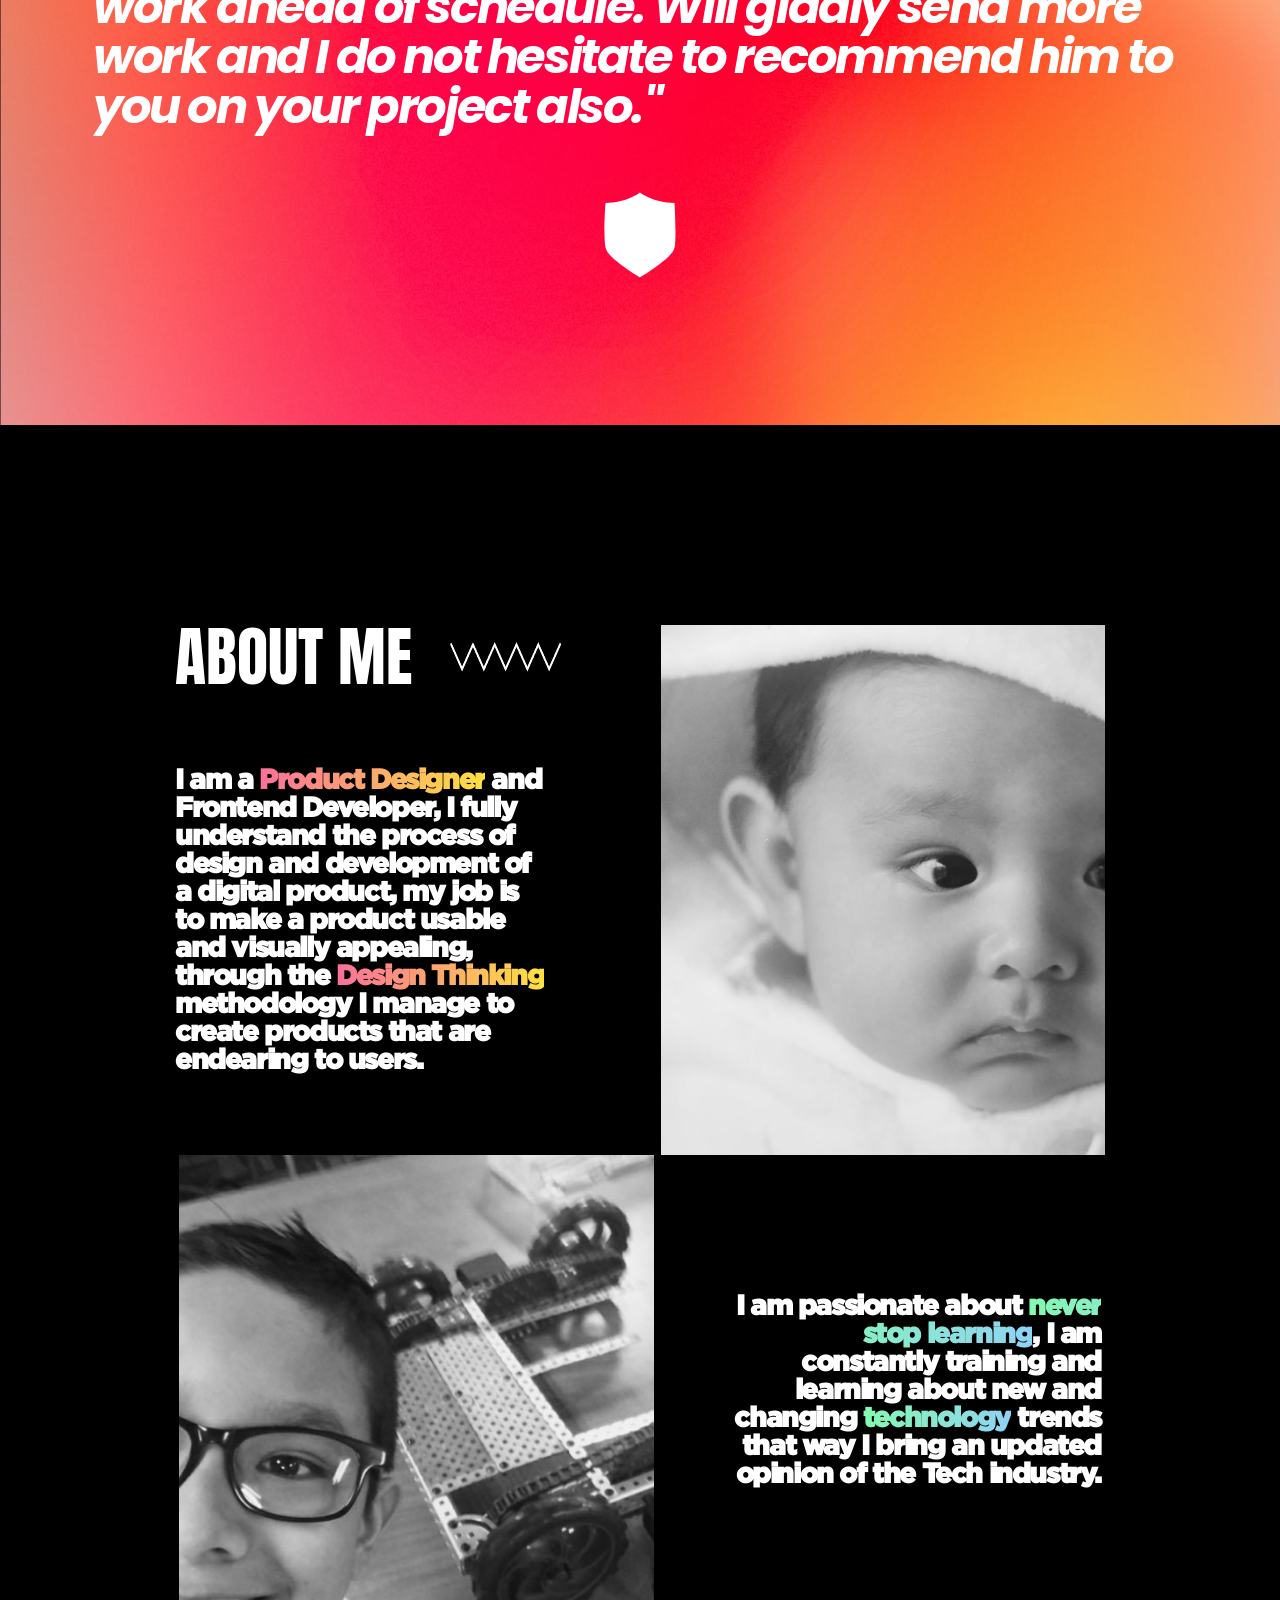
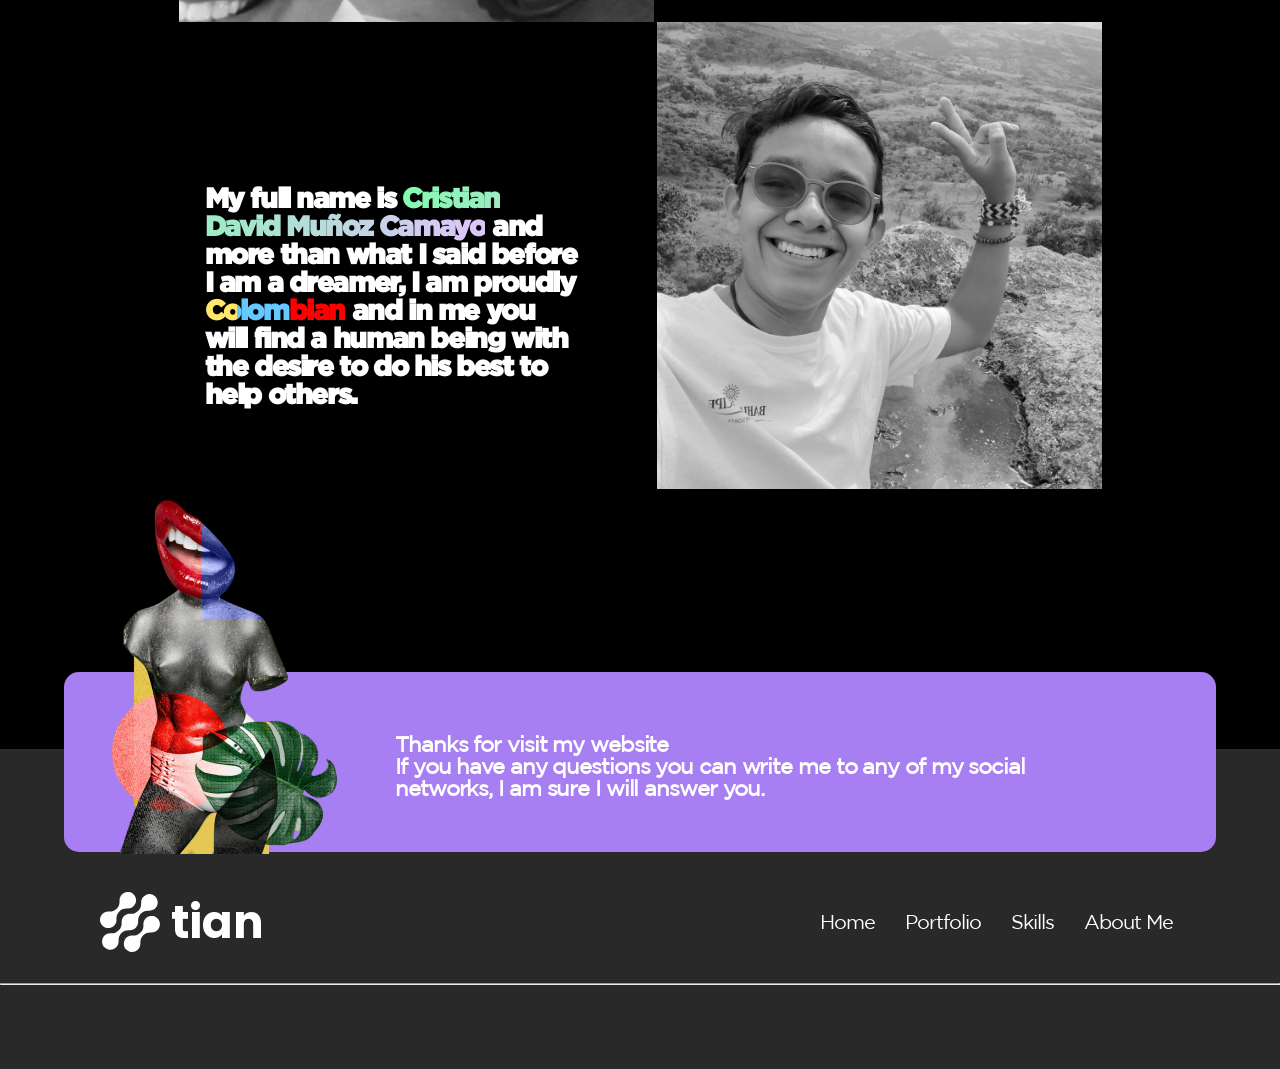
==== commit 127a0b53: "1" ====
--- a/index.html
+++ b/index.html
@@ -54,7 +54,7 @@
                 </div>
 
                 <div class="change-mode">
-                    <input type="checkbox" class="checkbox" id="chk" />
+                    <input type="checkbox" class="checkbox" id="chk2" />
                     <label class="label" for="chk">
                         <img src="img/header/sun.svg" class="fas fa-sun"></img>
                         <img src="img/header/moon.svg" class="fas fa-moon"></img>
--- a/style.css
+++ b/style.css
@@ -39,8 +39,6 @@
 }
 
 .body {
-
-
     --color-Main: #000000;
     --color-Bg: #000000;
     --color-white: #ffffff;
@@ -54,8 +52,6 @@
 }
 
 .body.dark {
-
-    
     --color-Main: #fff;
     --color-Mainlight: #292929;
     --color-Rates: #64C661;
@@ -65,8 +61,4 @@
     --color-Mainlightbd: #000000;
     --color-BtChanceBg: #051724;
     --color-Destaque: #292929;
-
-
-
-    
 }
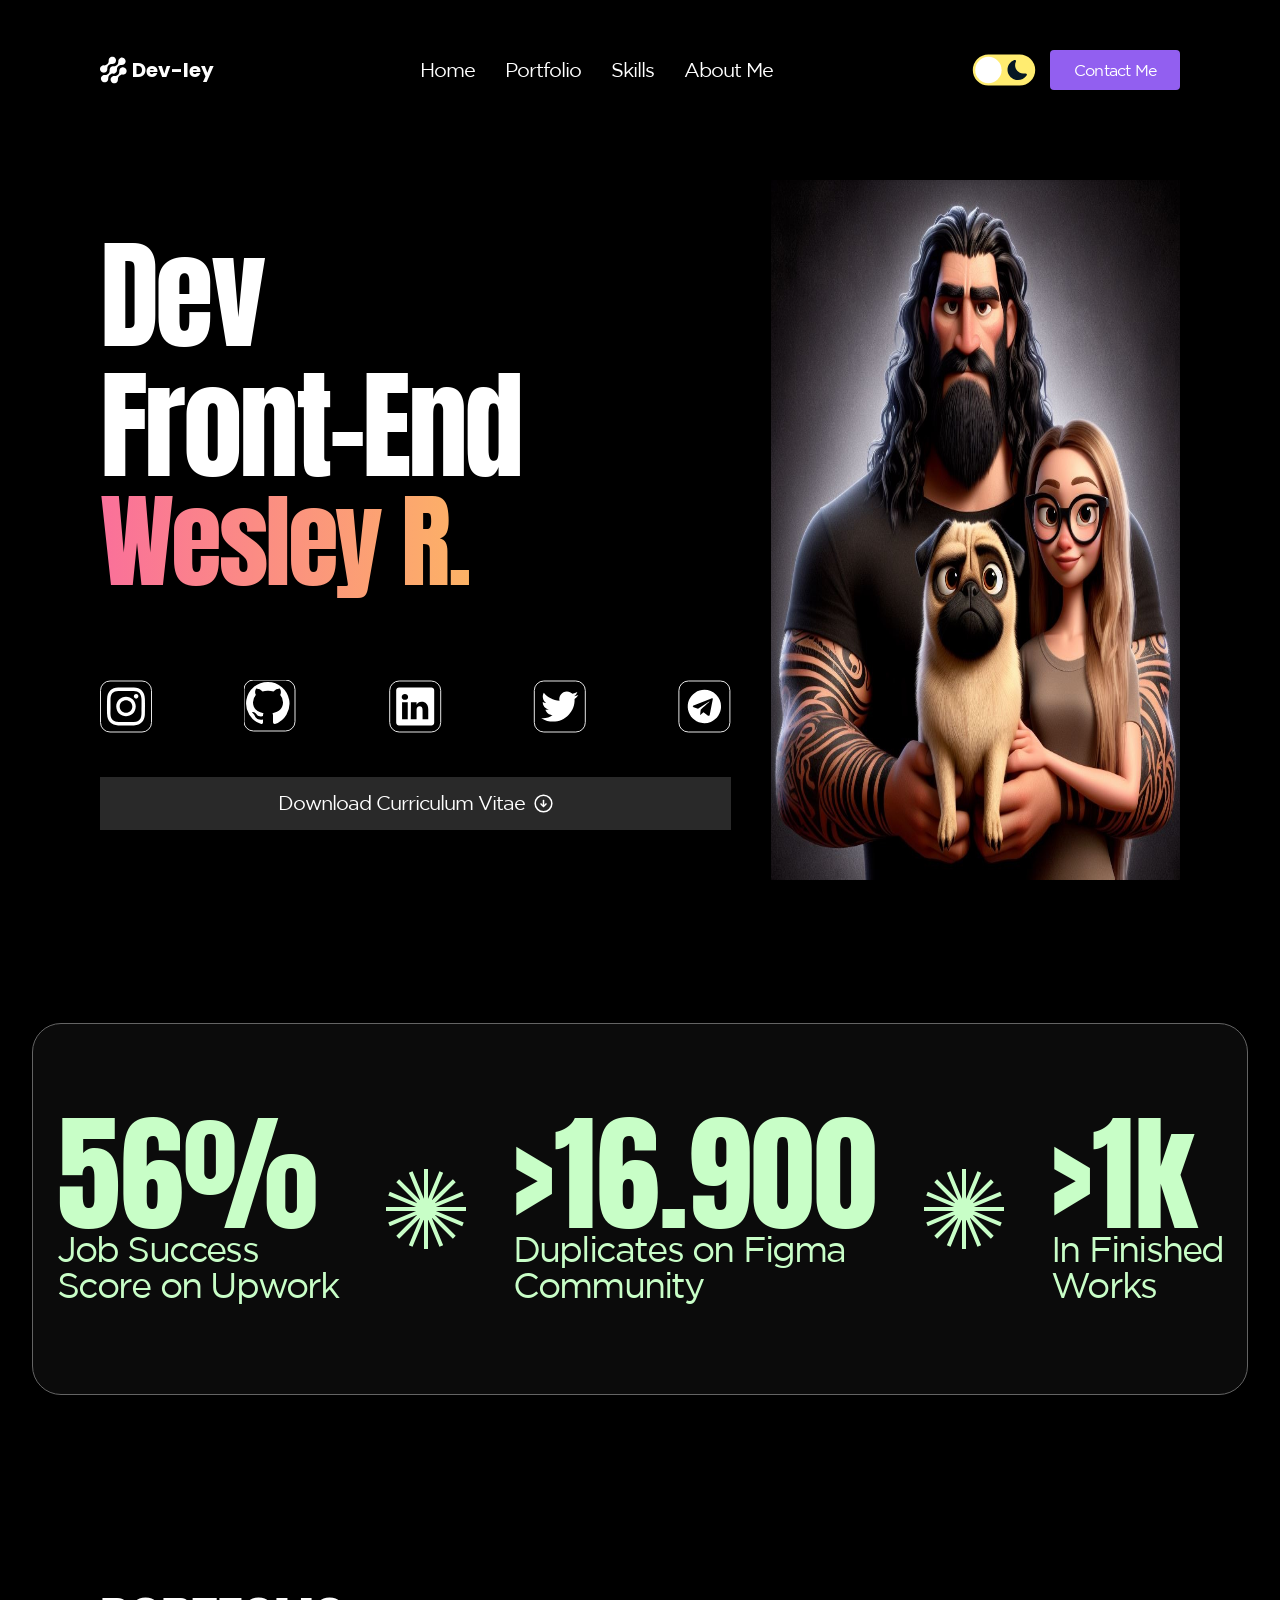
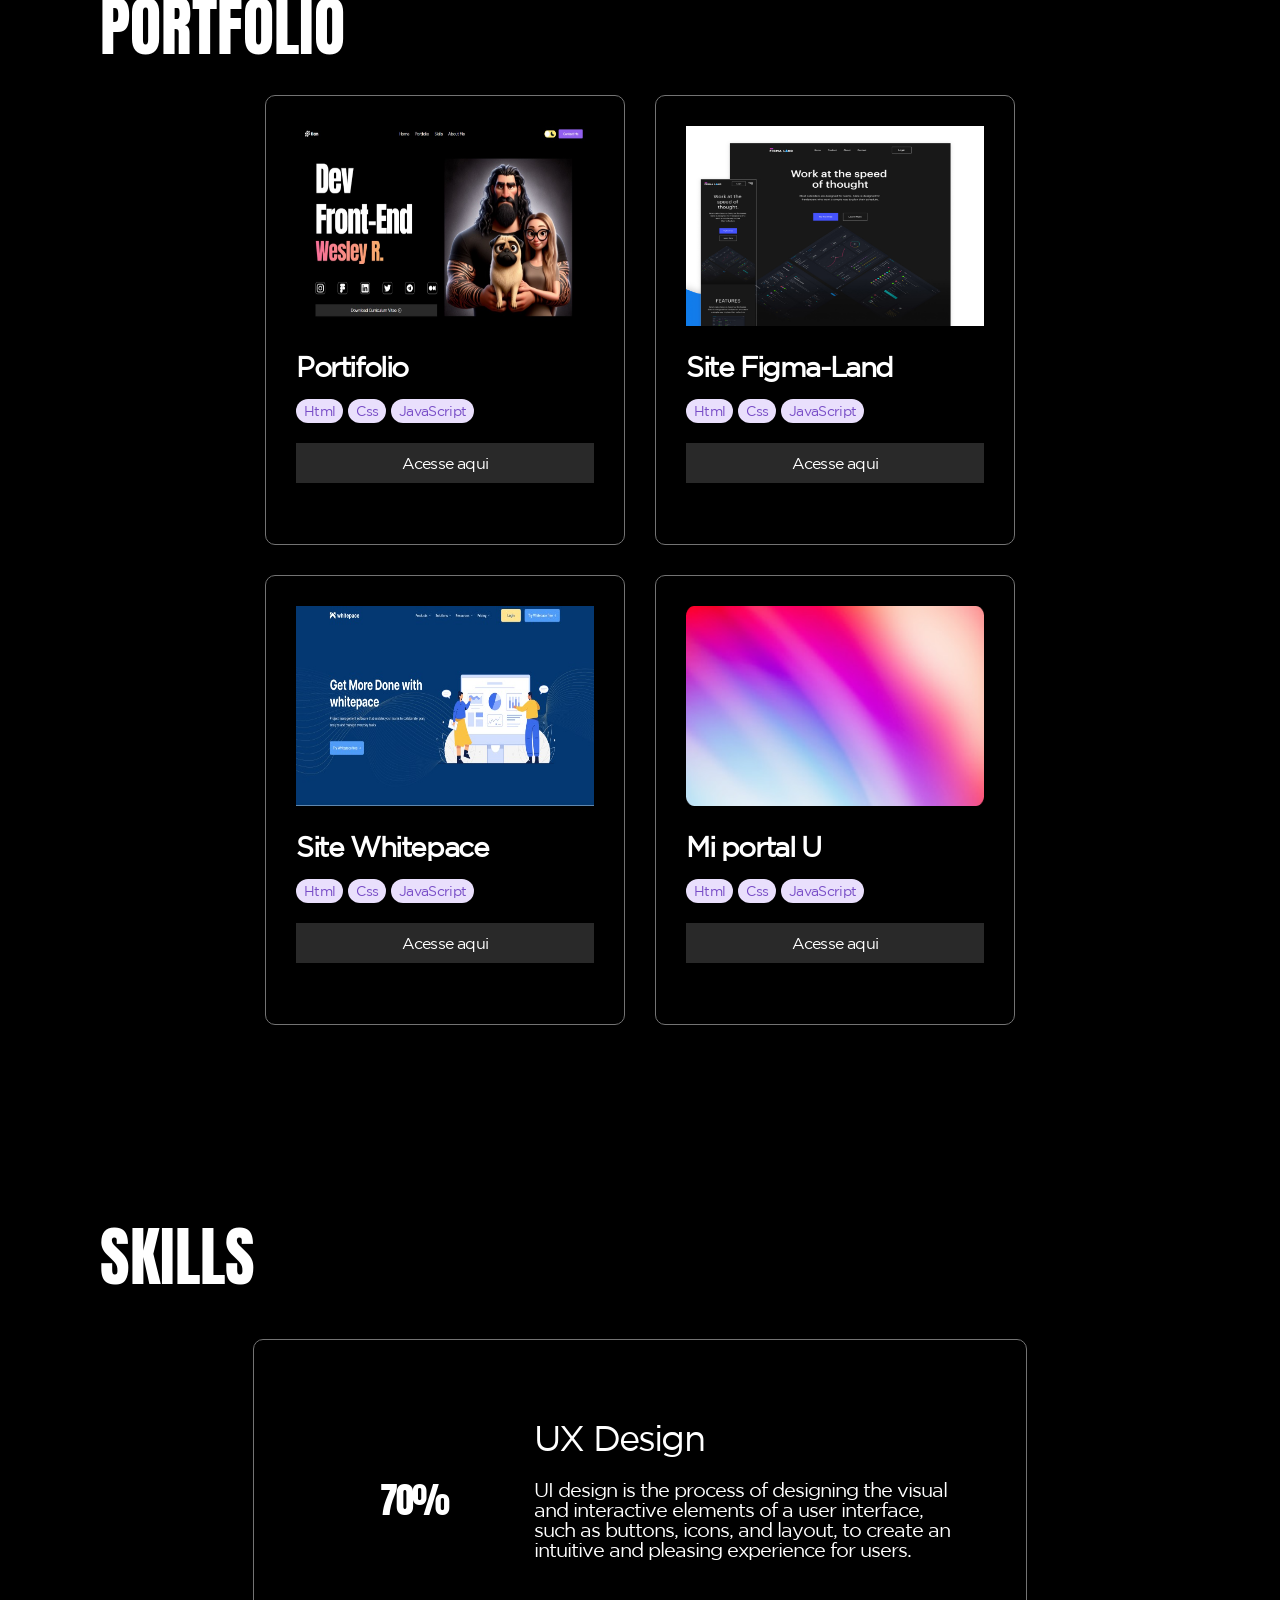
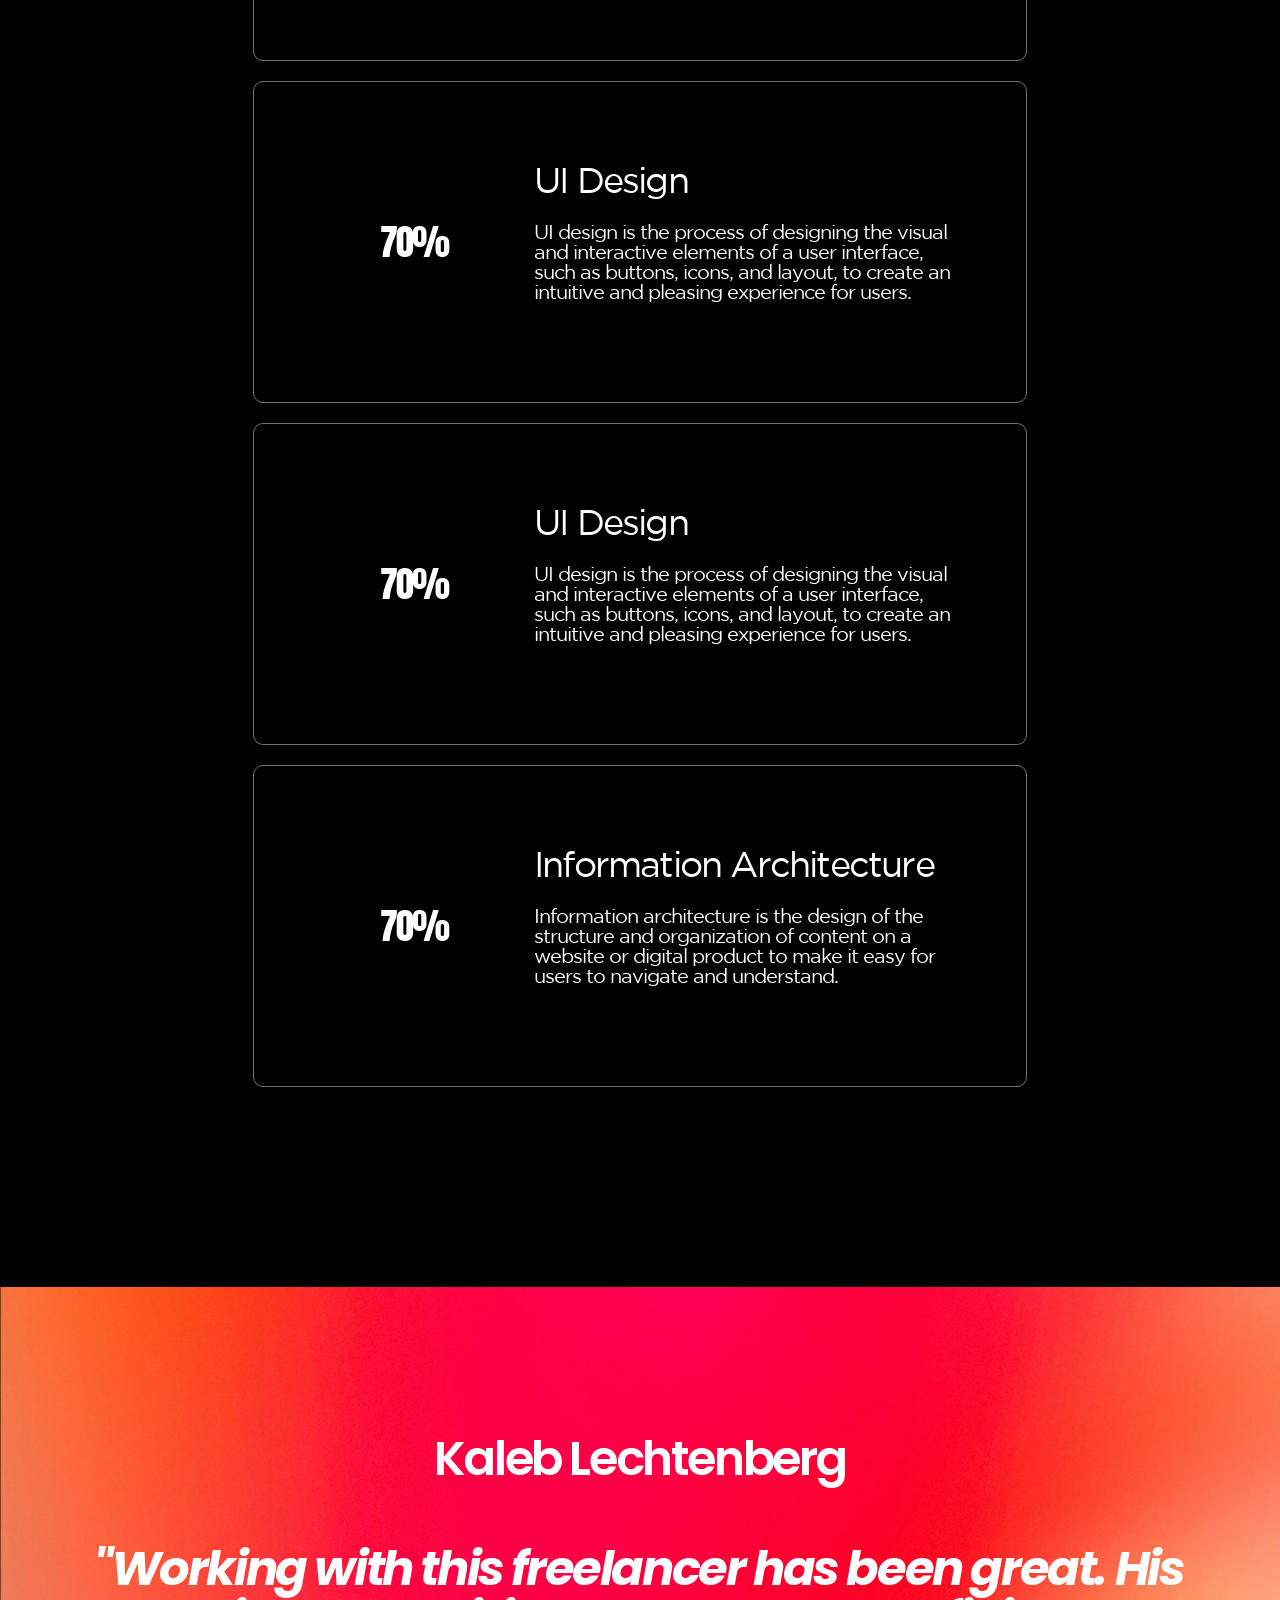
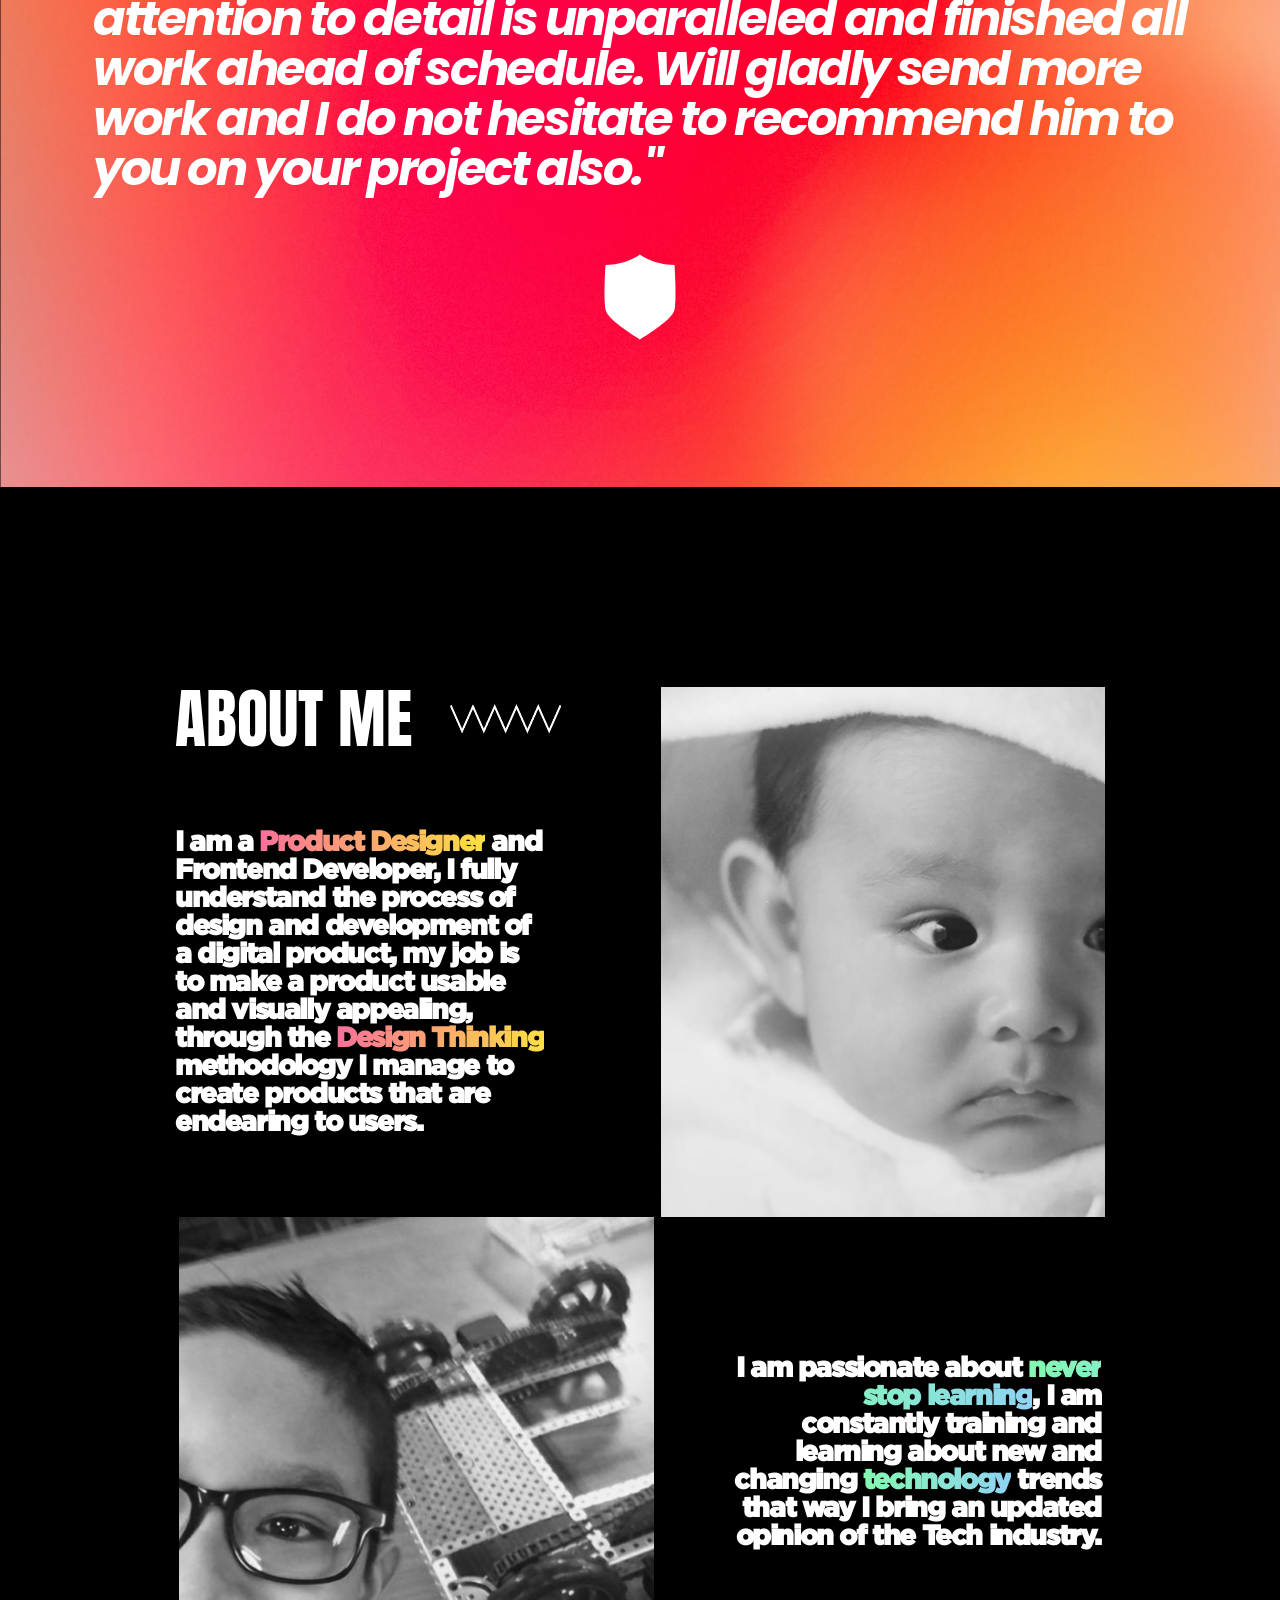
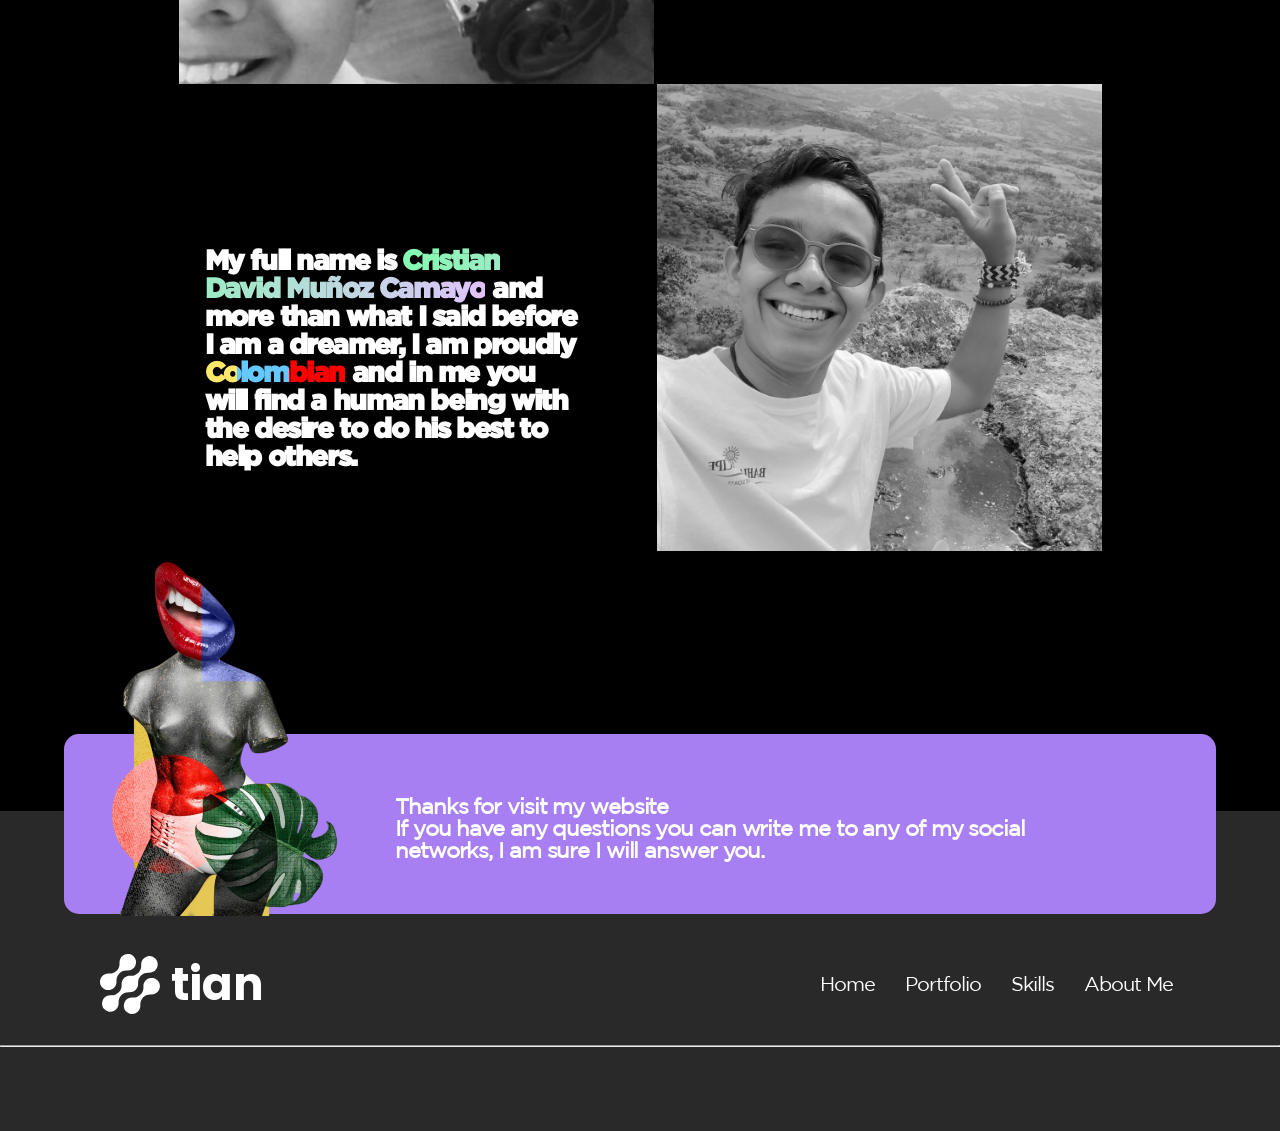
==== commit 42ecf1bc: "ajuste meu portifolio novo" ====
--- a/index.html
+++ b/index.html
@@ -18,7 +18,7 @@
                 <path id="Vector_3" d="M6.2699 15.628C6.64892 15.2468 6.9391 14.7866 7.11974 14.2803C7.30038 13.774 7.36702 13.234 7.3149 12.699L7.33389 12.717C7.28069 12.087 7.36565 11.4529 7.58286 10.8591C7.80007 10.2653 8.1443 9.72606 8.5915 9.27906C9.0387 8.83208 9.578 8.48809 10.1719 8.27114C10.7658 8.05418 11.3999 7.96948 12.0299 8.02296L12.0109 8.00496C12.7641 8.07553 13.5208 7.91204 14.1777 7.5368C14.8346 7.16157 15.3597 6.59284 15.6816 5.90819C16.0034 5.22353 16.1062 4.45628 15.976 3.71105C15.8458 2.96582 15.4888 2.2789 14.9539 1.74396C14.419 1.20902 13.732 0.852103 12.9868 0.721883C12.2416 0.591653 11.4743 0.694473 10.7897 1.01629C10.105 1.33811 9.5363 1.86328 9.1611 2.52018C8.7858 3.17708 8.6223 3.93374 8.6929 4.68696L8.6749 4.66896C8.7281 5.29881 8.6431 5.93268 8.426 6.52632C8.2089 7.11996 7.86492 7.65907 7.41796 8.10603C6.97101 8.55299 6.43189 8.89702 5.83825 9.11406C5.24461 9.33116 4.61075 9.41616 3.9809 9.36296L3.9989 9.38096C3.38347 9.32576 2.76406 9.42686 2.19808 9.67476C1.6321 9.92266 1.13785 10.3095 0.761139 10.7993C0.384429 11.289 0.137449 11.866 0.0430689 12.4766C-0.0513011 13.0873 0.0099889 13.7119 0.221259 14.2925C0.432529 14.8732 0.786959 15.3911 1.25169 15.7983C1.71642 16.2056 2.27642 16.4889 2.8798 16.6221C3.48317 16.7552 4.1104 16.7339 4.70337 16.5602C5.29633 16.3864 5.83583 16.0658 6.27189 15.628H6.2699Z" fill="var(--color-white)"/>
                 </g>
             </svg>
-            <h1>tian</h1>
+            <h1>Dev-ley</h1>
         </div>
 
         <nav class="navbar">
@@ -44,7 +44,7 @@
         <div class="conteiner-hamburger">
             <div class="logo-top">
                 <img src="img/header/logo.svg" alt="Logo">
-                <h1>tian</h1>
+                <h1>Dev-ley</h1>
             </div>
 
             <div class="menu-responsivo"></div>
@@ -70,8 +70,8 @@
 
         <div class="conteiner1-Product">
             <div class="text-Product">
-                <h2>PRODUCT <br> DESIGNER</h2>
-                <h3>CRISTIAN MUÑOZ</h3>
+                <h2>Dev <br>Front-End</h2>
+                <h3>Wesley R.</h3>
             </div>
 
             <div class="icons-Product">
@@ -82,16 +82,12 @@
                         <path d="M44.8832 18.6673C44.7424 12.0005 40.5008 7.75645 33.8324 7.61685C32.2312 7.46245 19.7696 7.45965 18.1672 7.61685C11.5004 7.75765 7.25636 11.9993 7.11676 18.6677C6.96236 20.2665 6.95916 32.7321 7.11676 34.3329C7.24116 40.9781 11.5212 45.2593 18.1672 45.3833C19.7684 45.5393 32.23 45.5393 33.8324 45.3833C35.8544 45.2909 37.2356 44.9697 38.444 44.5001C42.6788 42.8085 44.748 39.0457 44.8832 34.3325C45.0376 32.7313 45.0404 20.2697 44.8832 18.6673ZM33.6764 41.9637C32.1008 42.1141 19.9 42.1165 18.3232 41.9637C16.4712 41.8793 15.4652 41.5697 14.7956 41.3097C9.01596 38.6289 10.808 33.2077 10.5356 25.7665C10.5416 24.0381 10.532 20.5521 10.536 18.8237C10.7668 13.6709 13.1936 11.2853 18.3232 11.0365C19.9008 10.8861 32.0984 10.8837 33.6764 11.0365C38.8308 11.2673 41.214 13.6941 41.4636 18.8233C41.5656 20.0549 41.6396 26.7781 41.4636 30.1805C41.6536 36.5709 41.3624 41.5889 33.6764 41.9637Z" fill="var(--color-white)"/>
                     </svg>
                 </a>
-                <a target="_blank" href="https://www.figma.com/">
-                    <svg width="53" height="53" viewBox="0 0 53 53" fill="none" xmlns="http://www.w3.org/2000/svg">
-                        <rect x="1.09998" y="1" width="51" height="51" rx="9.5" stroke="var(--color-border)"/>
-                        <g clip-path="url(#clip0_223_595)">
-                        <path d="M19.9331 46.5003C23.6131 46.5003 26.5998 43.5137 26.5998 39.8337V33.167H19.9331C16.2531 33.167 13.2665 36.1537 13.2665 39.8337C13.2665 43.5137 16.2531 46.5003 19.9331 46.5003Z" fill="var(--color-white)"/>
-                        <path d="M13.2665 26.4997C13.2665 22.8197 16.2531 19.833 19.9331 19.833H26.5998V33.1663H19.9331C16.2531 33.1663 13.2665 30.1797 13.2665 26.4997Z" fill="var(--color-white)"/>
-                        <path d="M13.2665 13.1667C13.2665 9.48667 16.2531 6.5 19.9331 6.5H26.5998V19.8333H19.9331C16.2531 19.8333 13.2665 16.8467 13.2665 13.1667Z" fill="var(--color-white)"/>
-                        <path d="M26.5999 6.5H33.2665C36.9465 6.5 39.9332 9.48667 39.9332 13.1667C39.9332 16.8467 36.9465 19.8333 33.2665 19.8333H26.5999V6.5Z" fill="var(--color-white)"/>
-                        <path d="M39.9332 26.4997C39.9332 30.1797 36.9465 33.1663 33.2665 33.1663C29.5865 33.1663 26.5999 30.1797 26.5999 26.4997C26.5999 22.8197 29.5865 19.833 33.2665 19.833C36.9465 19.833 39.9332 22.8197 39.9332 26.4997Z" fill="var(--color-white)"/>
-                        </g>
+                <a target="_blank" href="https://github.com/dev-ley">
+                    <svg width="53" height="53px" viewBox="0 0 53 53" fill="none" xmlns="http://www.w3.org/2000/svg">
+                        <rect x="0" y="0" width="51" height="51" rx="9.5" stroke="var(--color-border)"/>
+                        <g id="icons_Q2" data-name="icons Q2">
+                            <path d="M24,1.9a21.6,21.6,0,0,0-6.8,42.2c1,.2,1.8-.9,1.8-1.8V39.4c-6,1.3-7.9-2.9-7.9-2.9a6.5,6.5,0,0,0-2.2-3.2C6.9,31.9,9,32,9,32a4.3,4.3,0,0,1,3.3,2c1.7,2.9,5.5,2.6,6.7,2.1a5.4,5.4,0,0,1,.5-2.9C12.7,32,9,28,9,22.6A10.7,10.7,0,0,1,11.9,15a6.2,6.2,0,0,1,.3-6.4,8.9,8.9,0,0,1,6.4,2.9,15.1,15.1,0,0,1,5.4-.8,17.1,17.1,0,0,1,5.4.7,9,9,0,0,1,6.4-2.8,6.5,6.5,0,0,1,.4,6.4A10.7,10.7,0,0,1,39,22.6C39,28,35.3,32,28.5,33.2a5.4,5.4,0,0,1,.5,2.9v6.2a1.8,1.8,0,0,0,1.9,1.8A21.7,21.7,0,0,0,24,1.9Z"  fill="var(--color-white)"/>
+                          </g>
                         <defs>
                         <clipPath id="clip0_223_595">
                         <rect width="40" height="40" fill="var(--color-white)" transform="translate(6.59998 6.5)"/>
@@ -118,19 +114,7 @@
                         <path d="M26.3906 9.83301C23.0942 9.83301 19.8719 10.8105 17.131 12.6418C14.3902 14.4732 12.254 17.0762 10.9926 20.1216C9.7311 23.1671 9.40104 26.5182 10.0441 29.7512C10.6872 32.9842 12.2746 35.9539 14.6054 38.2848C16.9363 40.6157 19.906 42.203 23.139 42.8461C26.3721 43.4892 29.7232 43.1591 32.7686 41.8977C35.814 40.6362 38.417 38.5 40.2484 35.7592C42.0797 33.0184 43.0572 29.796 43.0572 26.4997C43.0574 24.3109 42.6264 22.1436 41.7889 20.1214C40.9514 18.0992 39.7237 16.2618 38.1761 14.7142C36.6284 13.1665 34.791 11.9388 32.7688 11.1013C30.7466 10.2638 28.5793 9.83283 26.3906 9.83301ZM31.6897 35.0871C31.6273 35.2427 31.5324 35.3831 31.4113 35.499C31.2903 35.6148 31.1458 35.7035 30.9877 35.759C30.8295 35.8144 30.6613 35.8355 30.4944 35.8206C30.3275 35.8058 30.1656 35.7554 30.0197 35.673L25.4953 32.1573L22.5914 34.8363C22.524 34.8861 22.4452 34.9182 22.3622 34.9295C22.2792 34.9408 22.1947 34.9311 22.1164 34.9012L22.6731 29.9205L22.6909 29.9346L22.7023 29.8363C22.7023 29.8363 30.844 22.4238 31.1756 22.1079C31.5114 21.7929 31.4006 21.7246 31.4006 21.7246C31.4197 21.3404 30.7981 21.7246 30.7981 21.7246L20.0106 28.6647L15.5181 27.1347C15.5181 27.1347 14.8281 26.8872 14.7631 26.343C14.6947 25.803 15.5406 25.5097 15.5406 25.5097L33.4022 18.4138C33.4022 18.4138 34.8706 17.7596 34.8706 18.843L31.6897 35.0871Z" fill="var(--color-white)"/>
                     </svg> 
                 </a>
-                <a target="_blank" href="https://medium.com/">
-                    <svg width="52" height="53" viewBox="0 0 52 53" fill="none" xmlns="http://www.w3.org/2000/svg">
-                        <rect x="0.5" y="1" width="51" height="51" rx="9.5" stroke="var(--color-border)"/>
-                        <g clip-path="url(#clip0_223_612)">
-                        <path d="M27.25 26.5C27.25 32.3586 22.7641 37.125 17.25 37.125C11.7359 37.125 7.25 32.3586 7.25 26.5C7.25 20.6414 11.7359 15.875 17.25 15.875C22.7641 15.875 27.25 20.6414 27.25 26.5ZM34.75 16.5C33.8621 16.5 32.1876 16.9314 30.9494 19.8205C30.1759 21.6251 29.75 23.9974 29.75 26.5C29.75 29.0026 30.1759 31.3749 30.9494 33.1795C32.1876 36.0686 33.8621 36.5 34.75 36.5C35.6379 36.5 37.3124 36.0686 38.5506 33.1795C39.3241 31.3749 39.75 29.0026 39.75 26.5C39.75 23.9974 39.3241 21.6251 38.5506 19.8205C37.3124 16.9314 35.6379 16.5 34.75 16.5ZM43.5 16.5C43.1685 16.5 42.8506 16.6317 42.6161 16.8661C42.3817 17.1006 42.25 17.4185 42.25 17.75V35.25C42.25 35.5815 42.3817 35.8995 42.6161 36.1339C42.8505 36.3683 43.1685 36.5 43.5 36.5C43.8315 36.5 44.1495 36.3683 44.3839 36.1339C44.6183 35.8995 44.75 35.5815 44.75 35.25V17.75C44.75 17.4185 44.6183 17.1006 44.3839 16.8661C44.1494 16.6317 43.8315 16.5 43.5 16.5Z" fill="var(--color-white)"/>
-                        </g>
-                        <defs>
-                        <clipPath id="clip0_223_612">
-                        <rect width="40" height="40" fill="var(--color-white)" transform="translate(6 6.5)"/>
-                        </clipPath>
-                        </defs>
-                    </svg>                        
-                </a>
+
             </div>
 
             <a id="curriculo" href="download/Currículo A4 simples preto.pdf" target="_blank" download="download/Currículo A4 simples preto.pdf">
@@ -141,14 +125,10 @@
             </a>
         </div>
 
-        <div class="conteiner2-Product">
-            <svg width="160" height="161" viewBox="0 0 160 161" fill="none" xmlns="http://www.w3.org/2000/svg">
-                <path fill-rule="evenodd" clip-rule="evenodd" d="M80 160.5C79.84 116.372 44.0844 80.6483 0 80.6483C44.1828 80.6483 80 44.7642 80 0.5C80.1593 44.6284 115.916 80.3517 160 80.3517C115.817 80.3517 80 116.236 80 160.5Z" fill="var(--color-white)"/>
-            </svg>
-        </div>
+
 
         <div class="conteiner3-Product">
-            <img src="img/product/imgcorpo.png" alt="imagem de uma estatua com uma boca no lugar da cabeça">
+            <img src="img/product/Img Wesley.jpeg" alt="imagem de uma estatua com uma boca no lugar da cabeça">
         </div>
     </section>
 
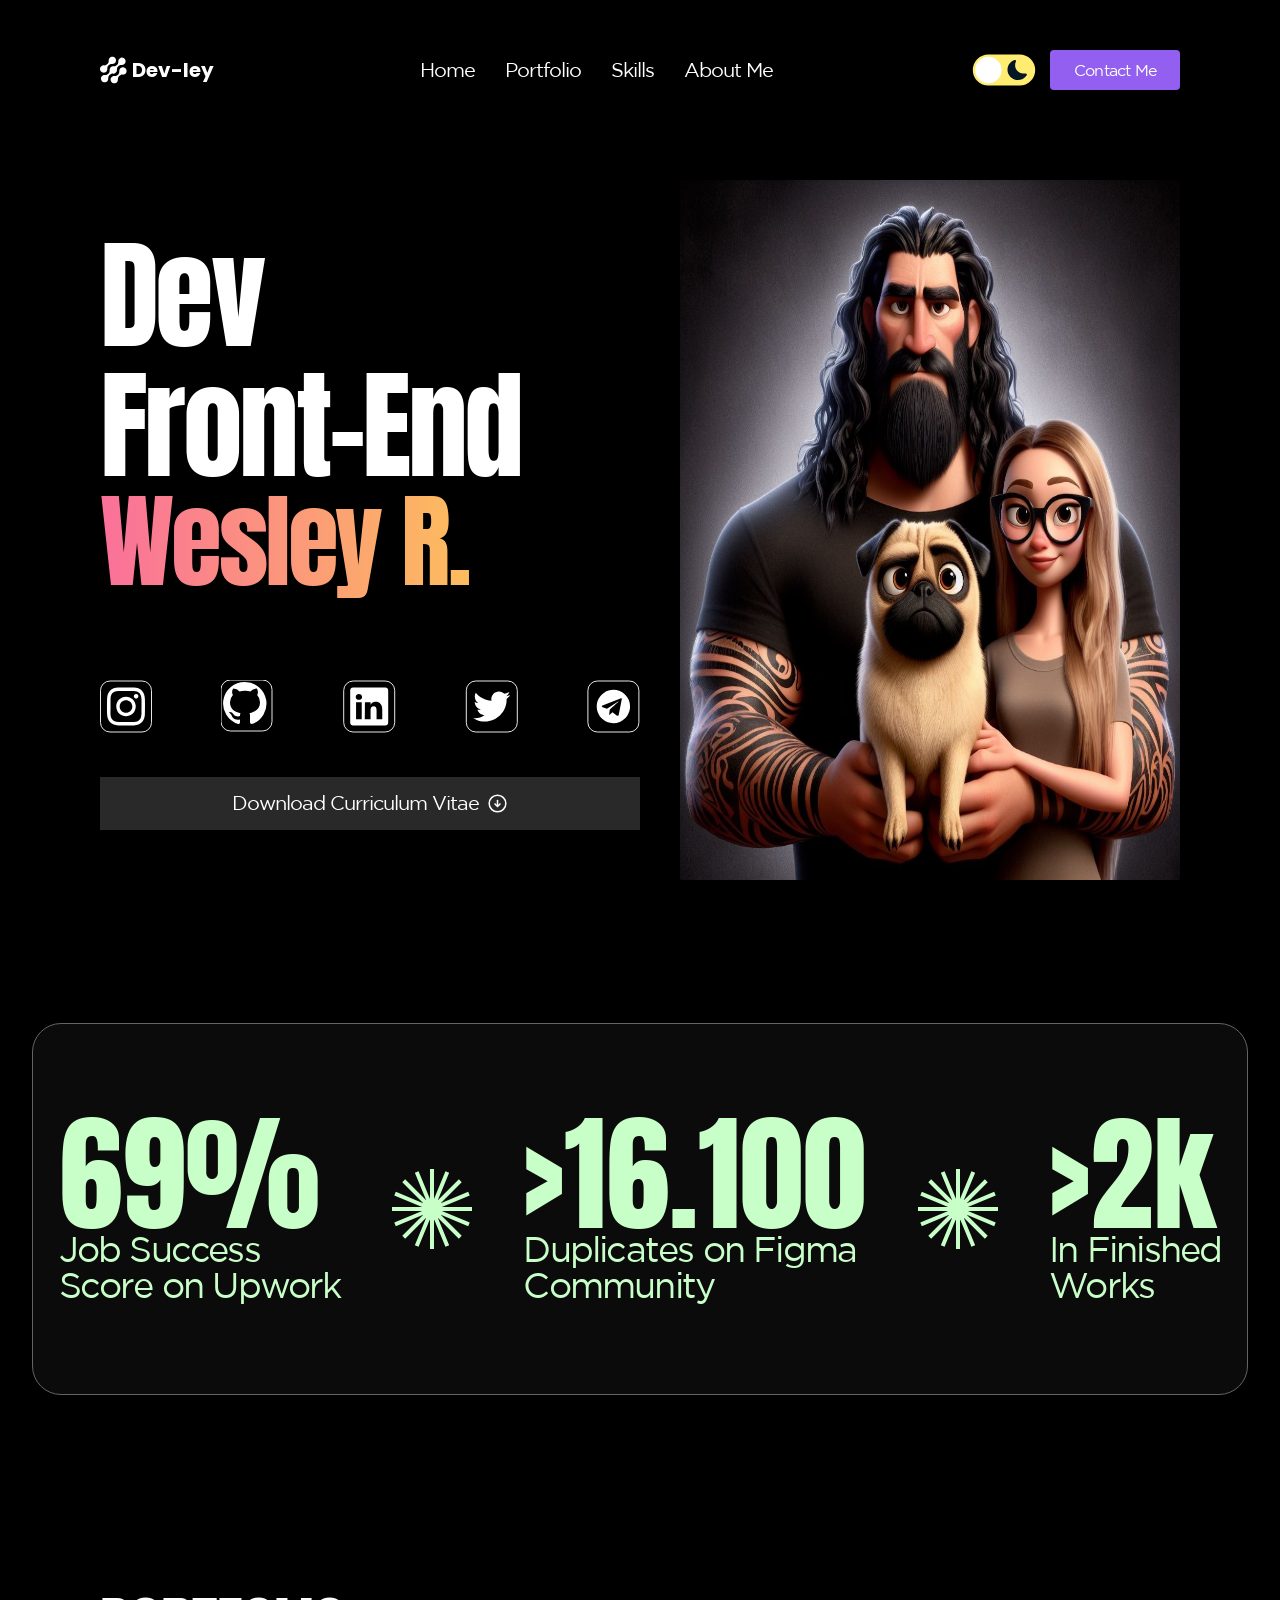
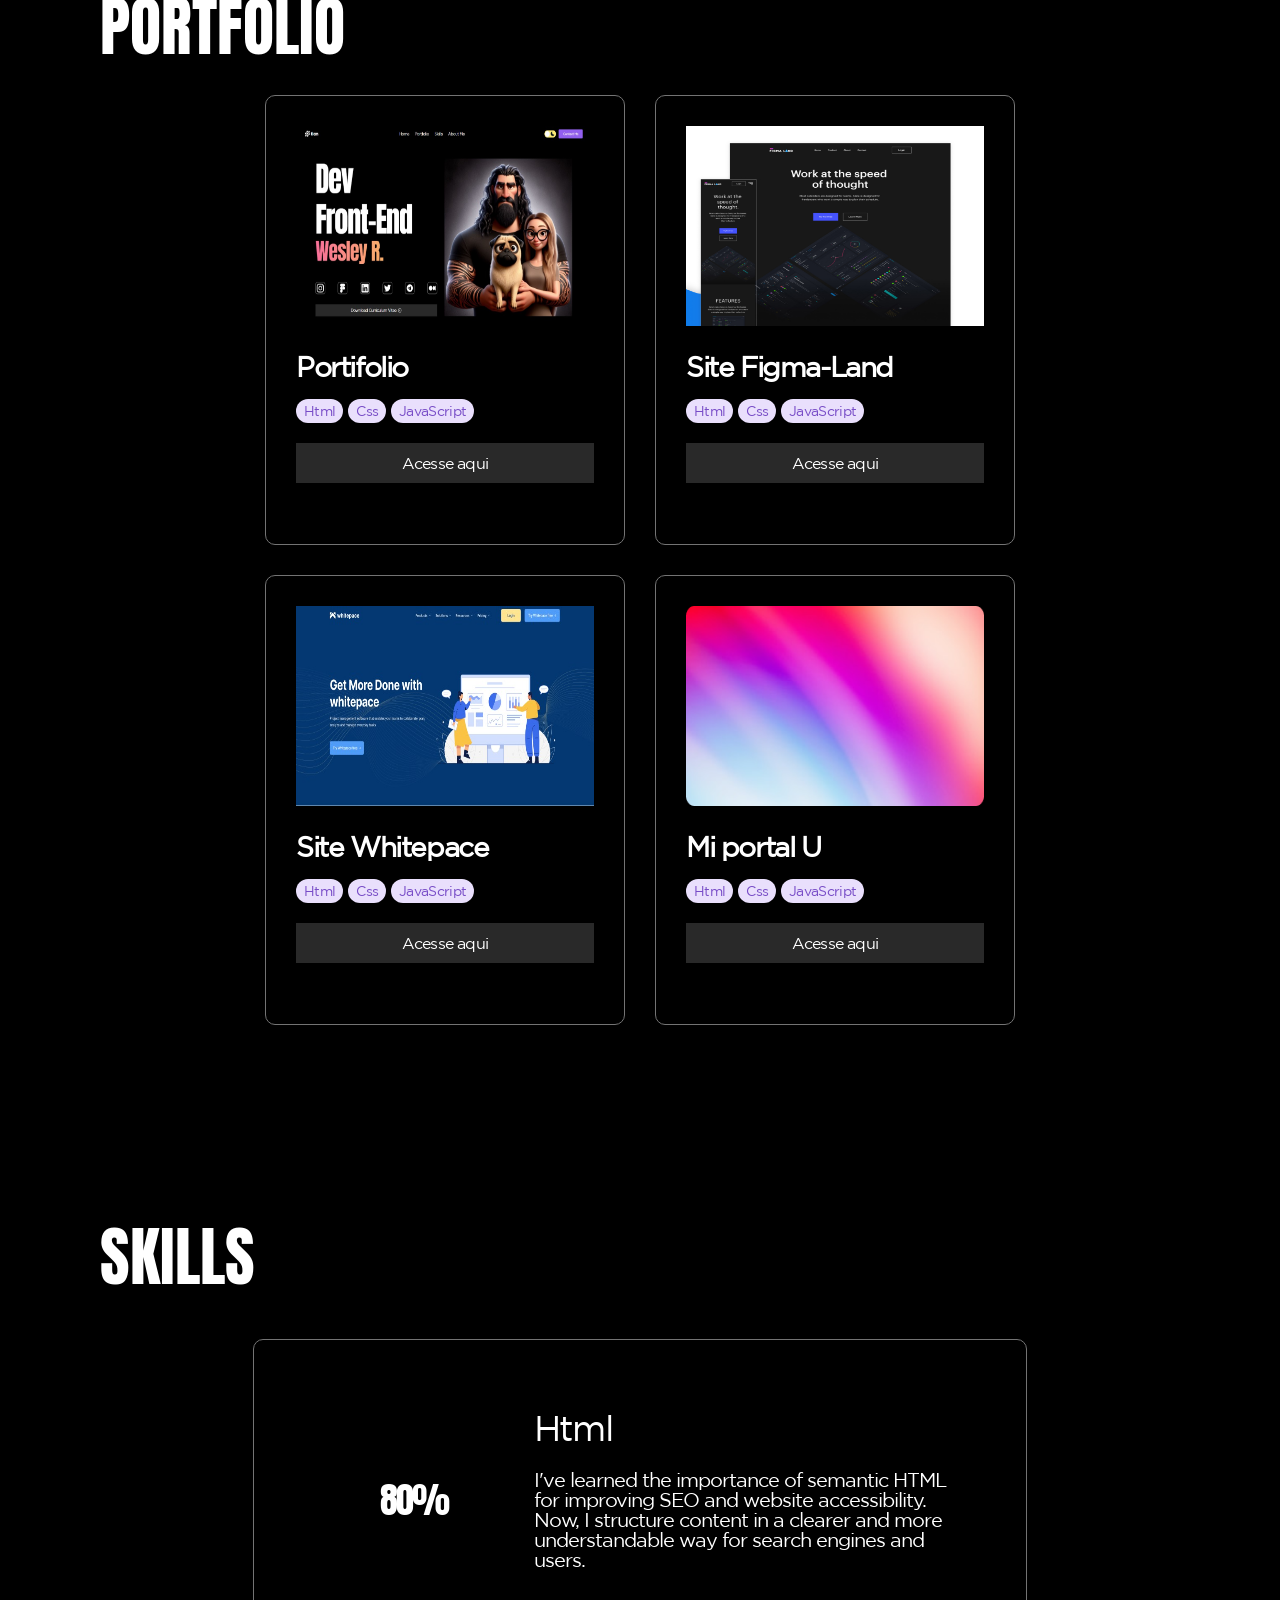
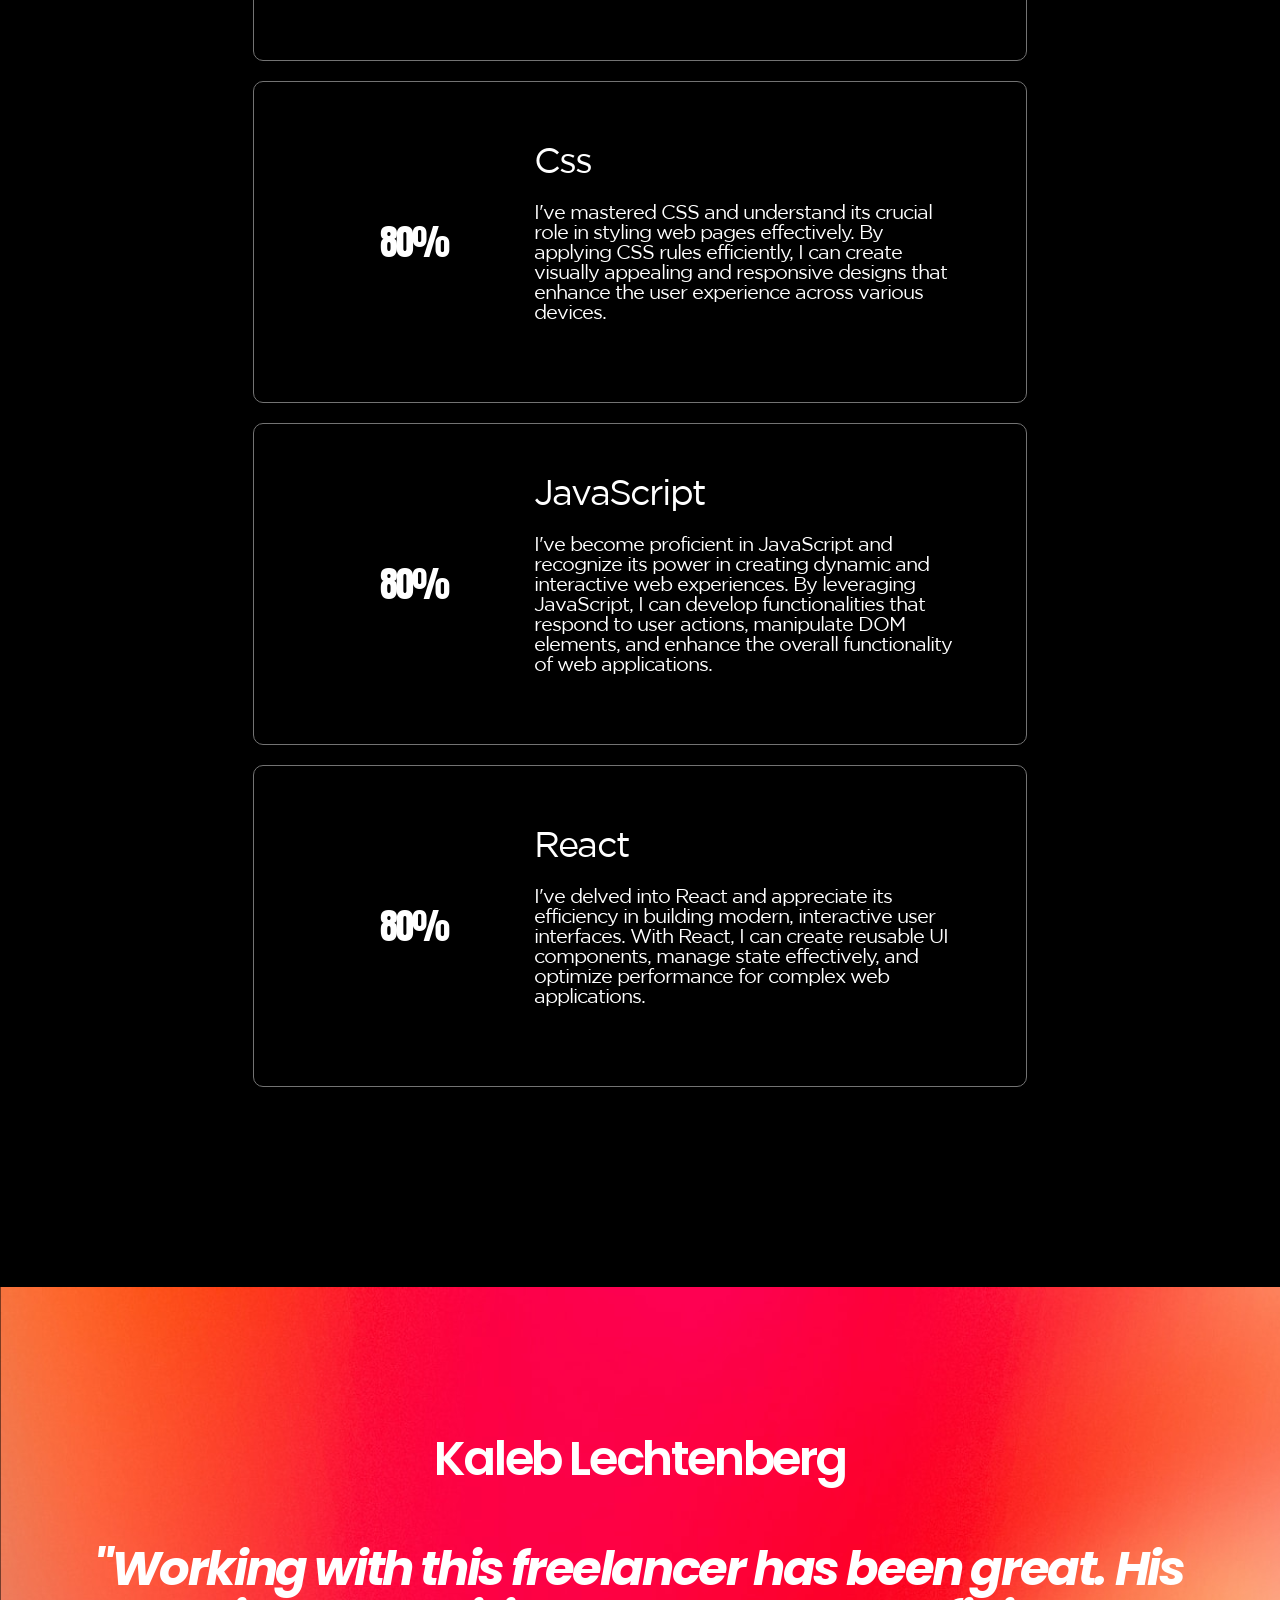
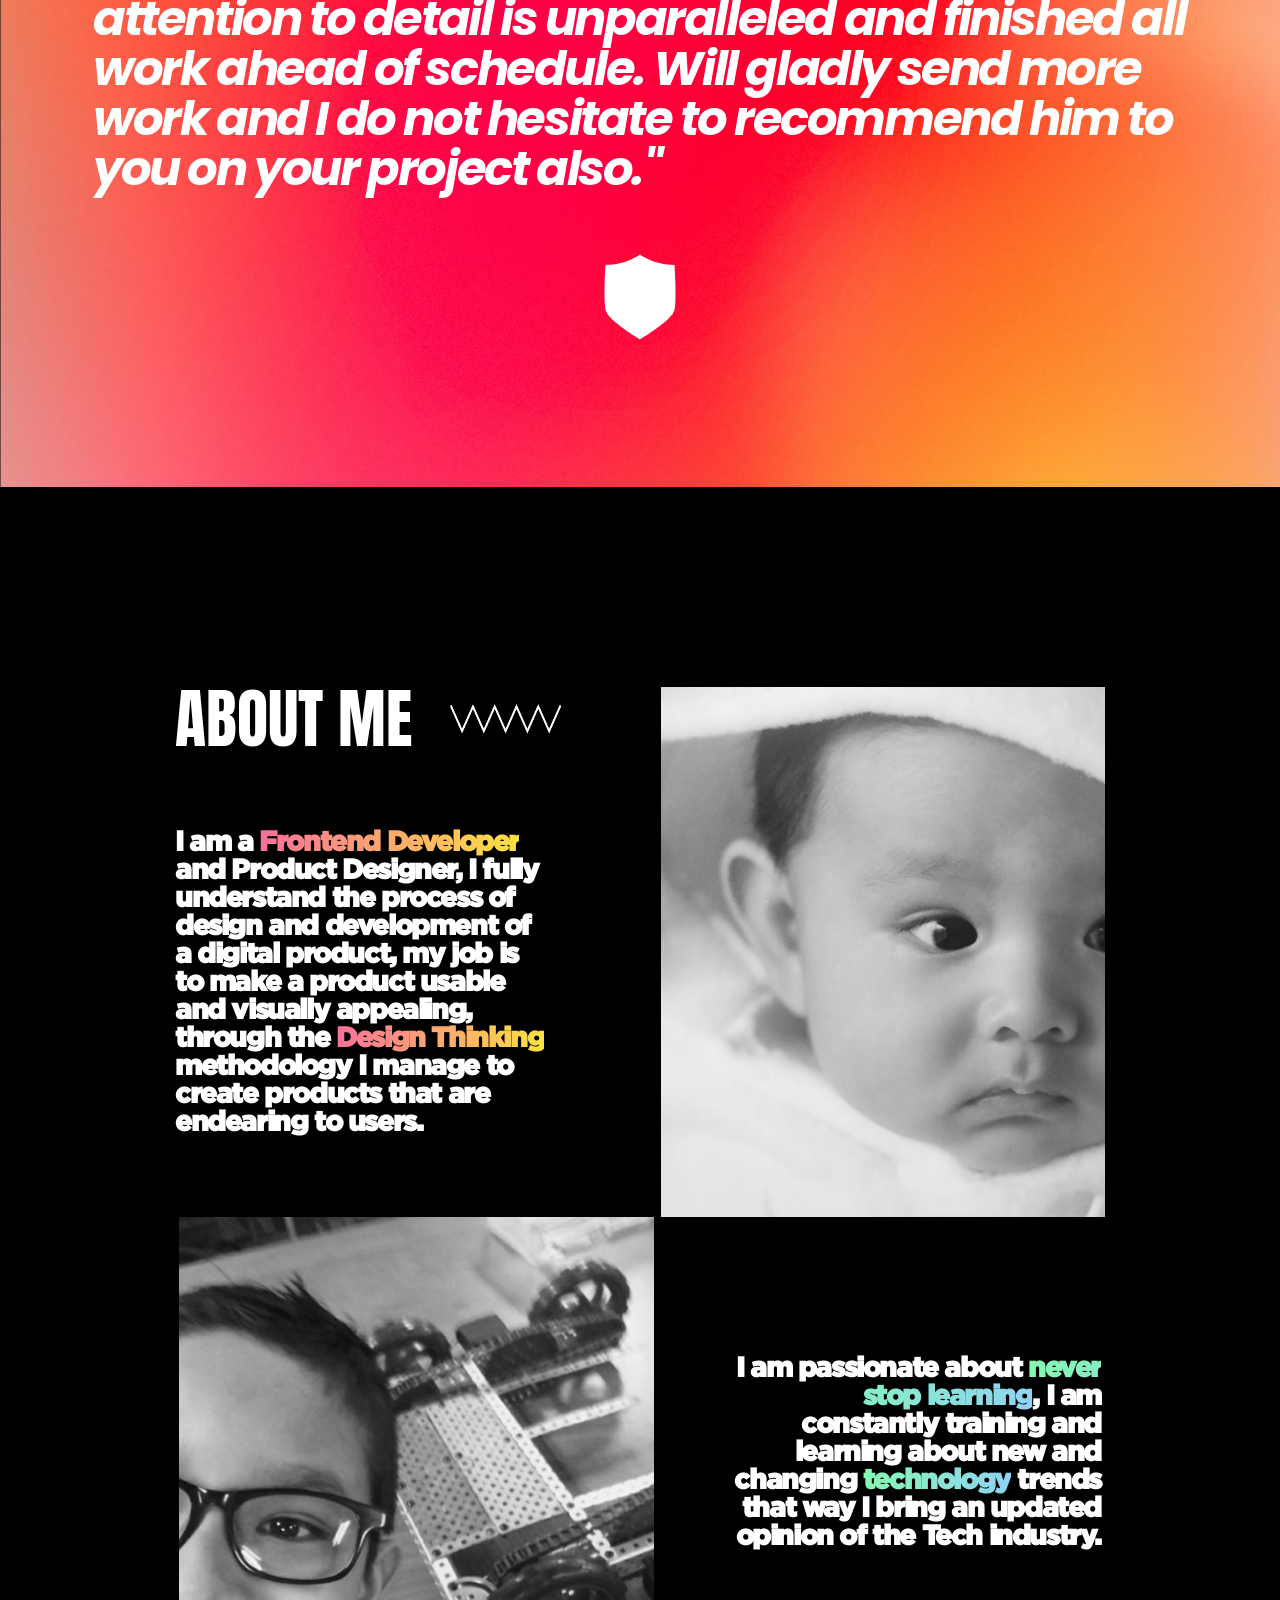
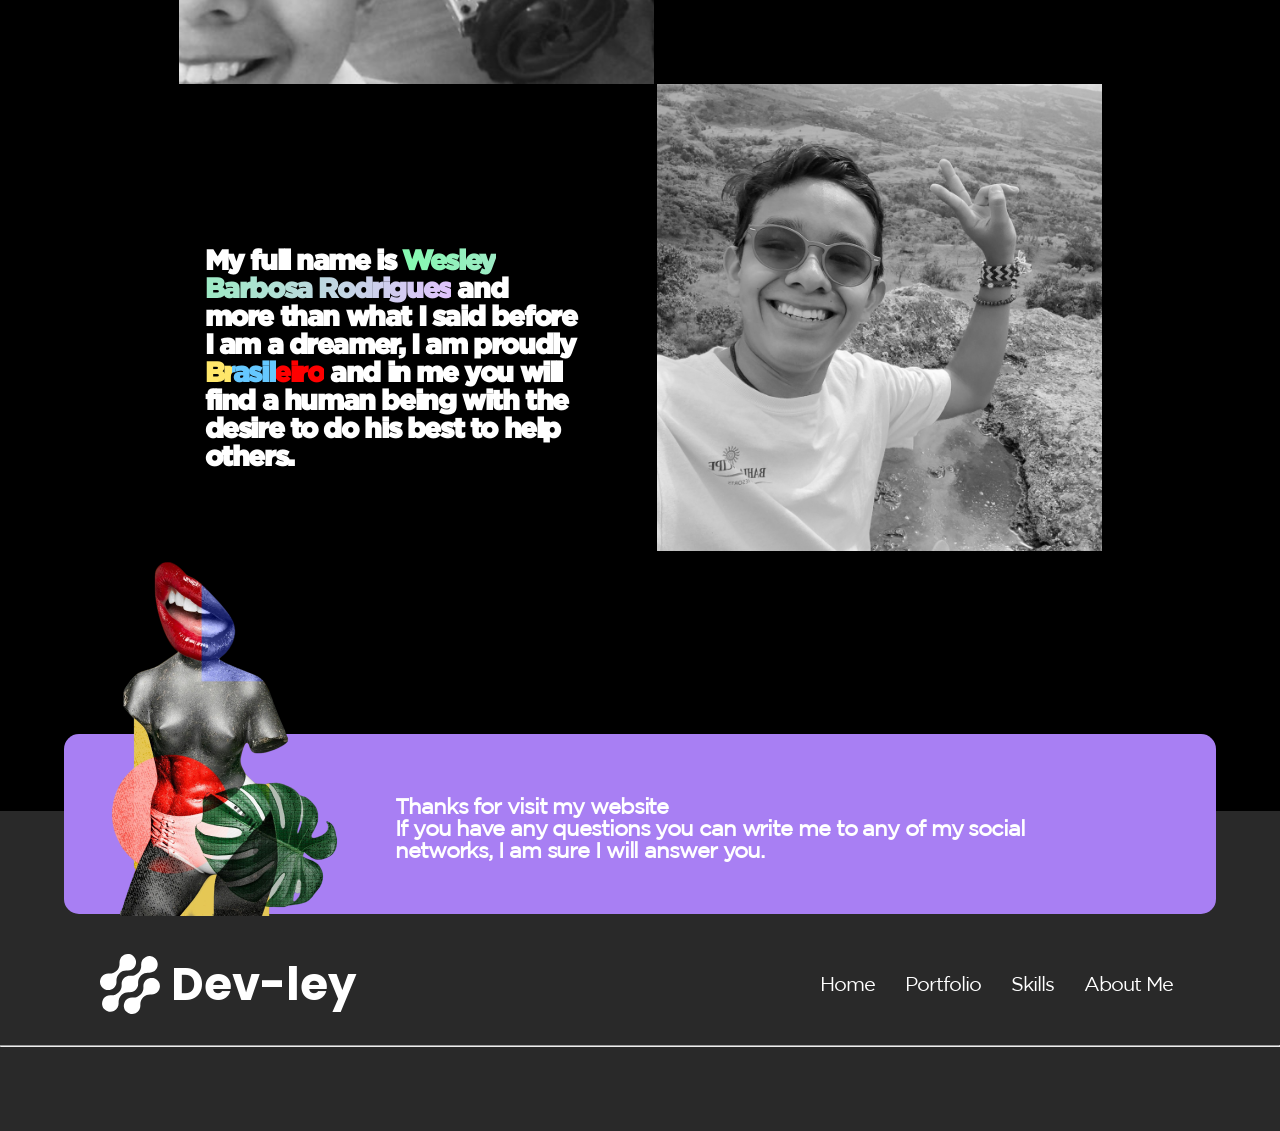
==== commit 9a0431a6: "fim" ====
--- a/index.html
+++ b/index.html
@@ -188,7 +188,7 @@
                         <img src="img/about-me/Zig Zag.png" alt="vetor de zig zag">
                     </div>
                     <div class="paragraph-about1">
-                        <p>I am a <span>Product Designer</span> and Frontend Developer, I fully understand the process of design and development of a digital product, my job is to make a product usable and visually appealing, through the <span>Design Thinking</span> methodology I manage to create products that are endearing to users.
+                        <p>I am a <span>Frontend Developer</span> and Product Designer, I fully understand the process of design and development of a digital product, my job is to make a product usable and visually appealing, through the <span>Design Thinking</span> methodology I manage to create products that are endearing to users.
                         </p>
                     </div>
                 </div>
@@ -210,7 +210,7 @@
             <div class="conteiner3-about hidden">
                 <div class="box-about-text3">
                     <div class="paragraph-about3">
-                        <p>My full name is <span class="span1">Cristian David Muñoz Camayo</span> and more than what I said before I am a dreamer, I am proudly <span class="span3">Colombian</span> and in me you will find a human being with the desire to do his best to help others.
+                        <p>My full name is <span class="span1">Wesley Barbosa Rodrigues</span> and more than what I said before I am a dreamer, I am proudly <span class="span3">Brasileiro</span> and in me you will find a human being with the desire to do his best to help others.
                         </p>
                     </div>
                 </div>
@@ -234,7 +234,7 @@
         <div class="conteiner-footer">
             <div class="footer-logo">
                 <img src="img/footer/logonav.svg" alt="">
-                <h3>tian</h3>
+                <h3>Dev-ley</h3>
             </div>
 
             <nav class="footer-nav">
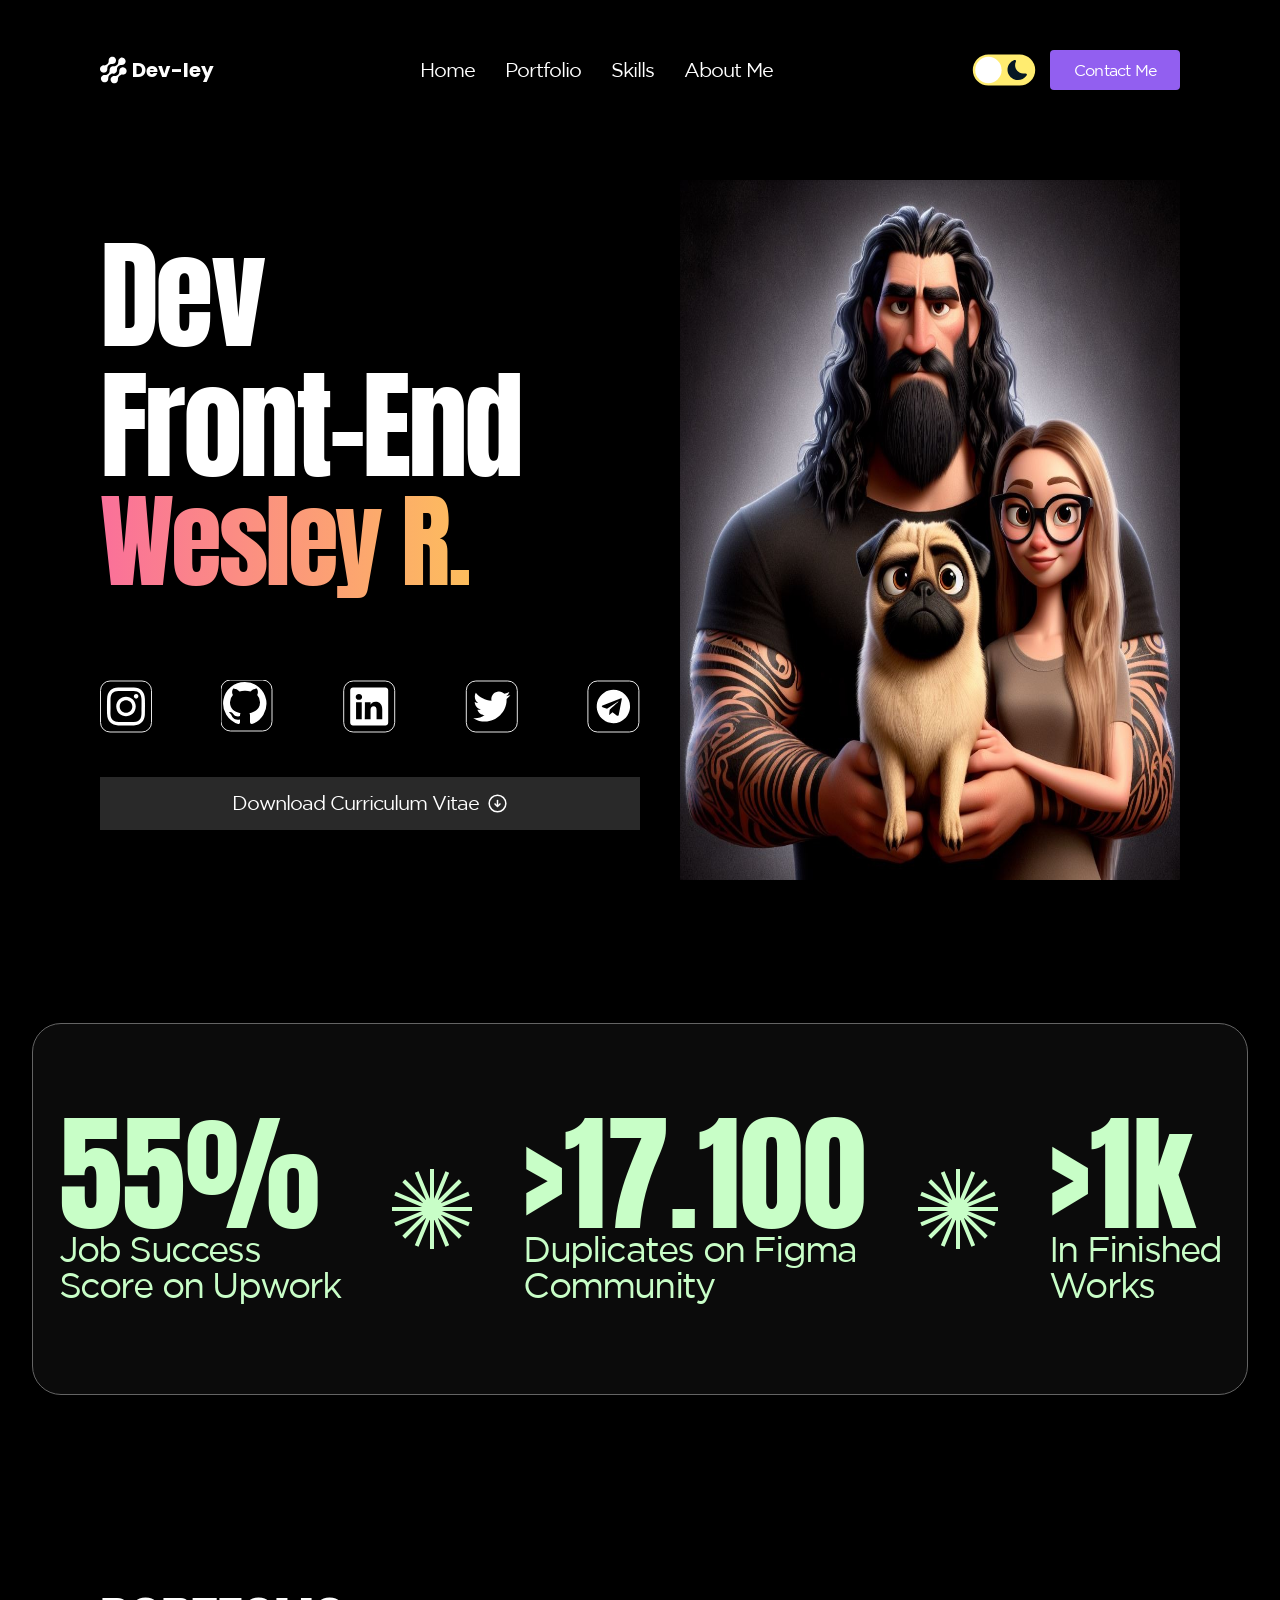
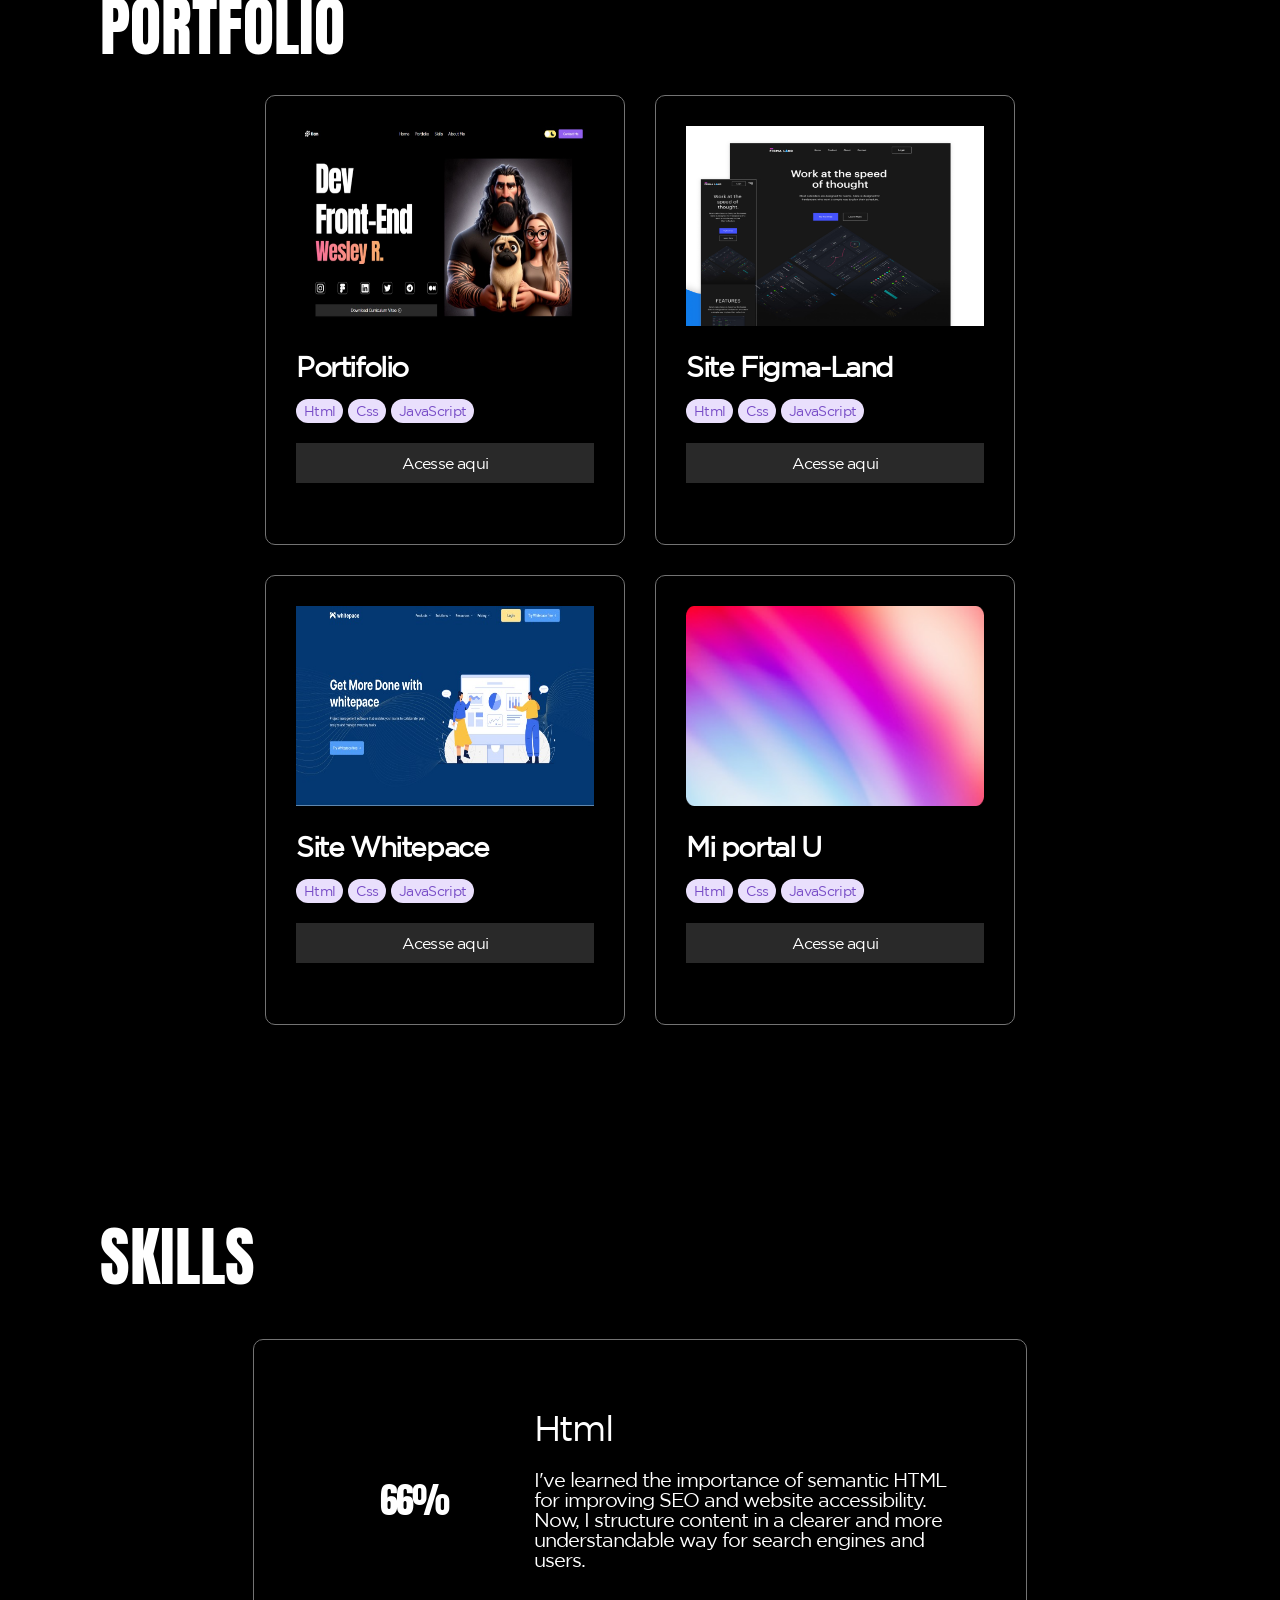
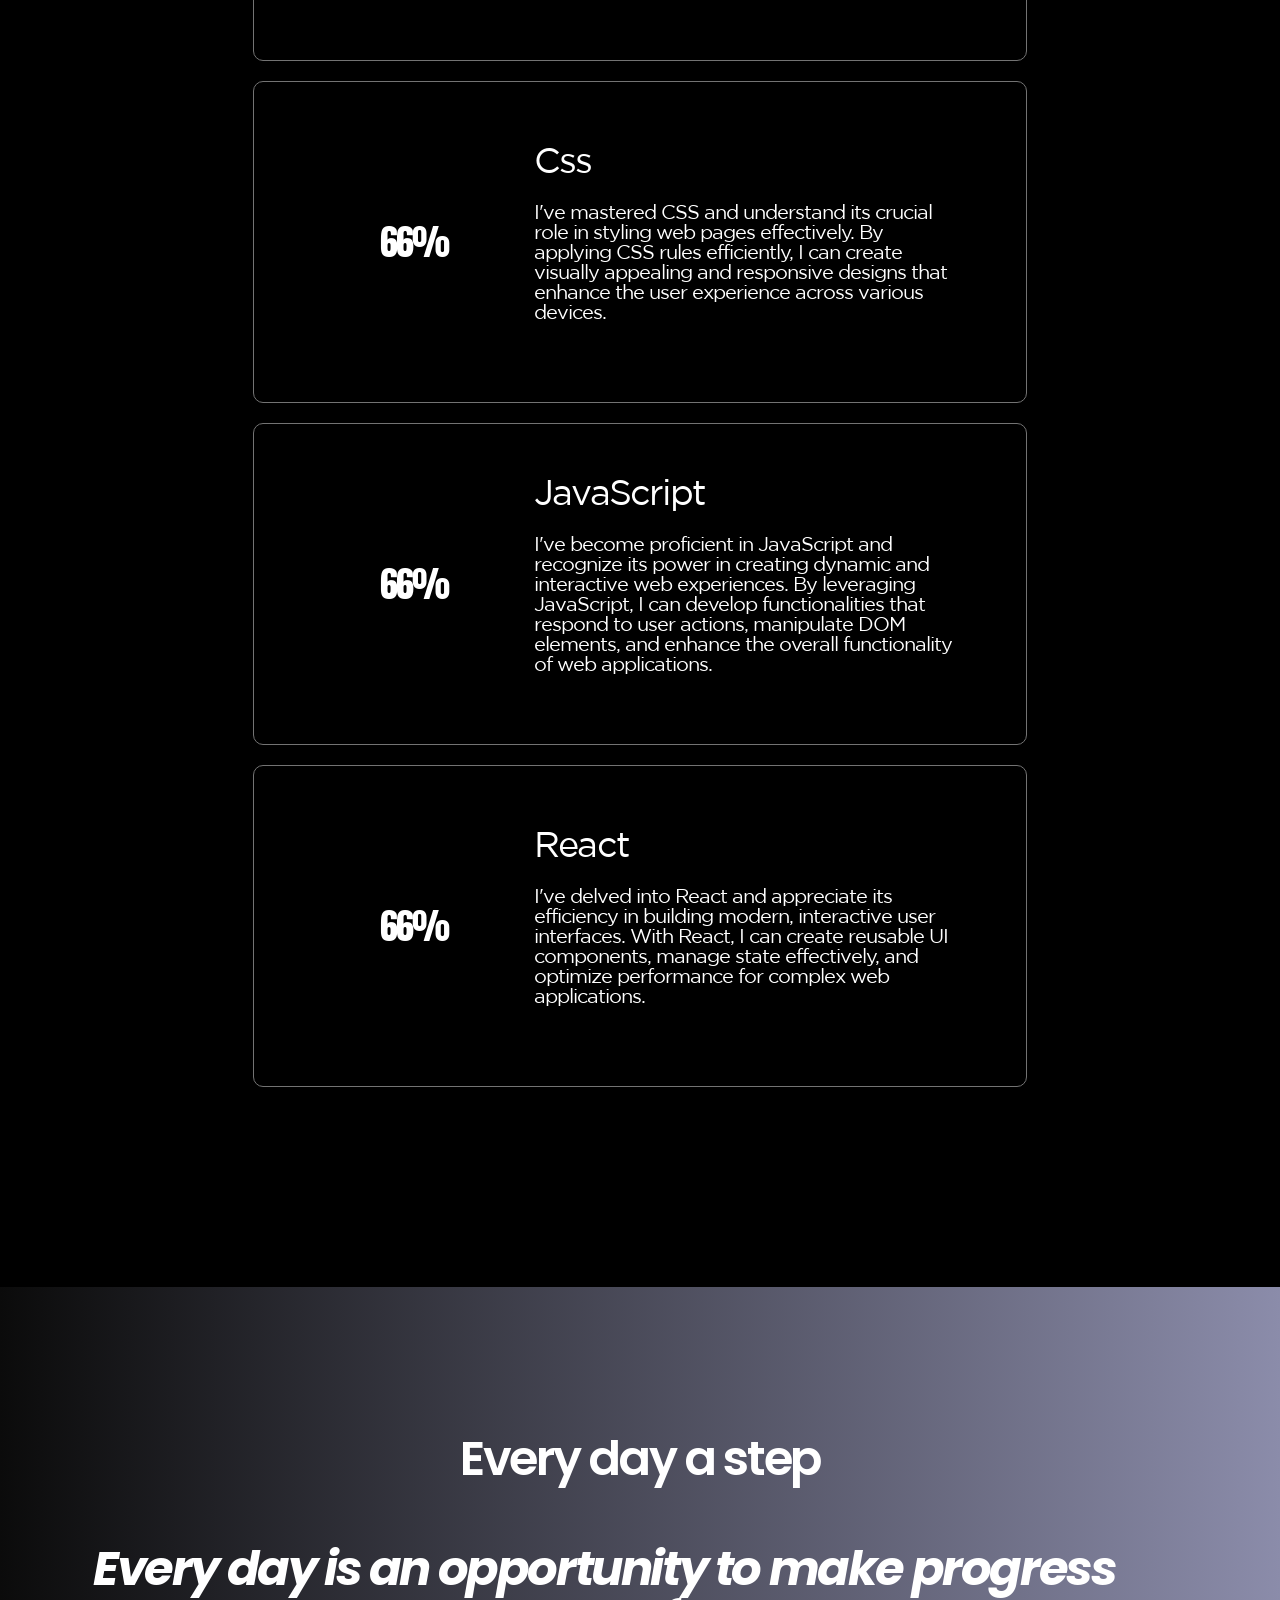
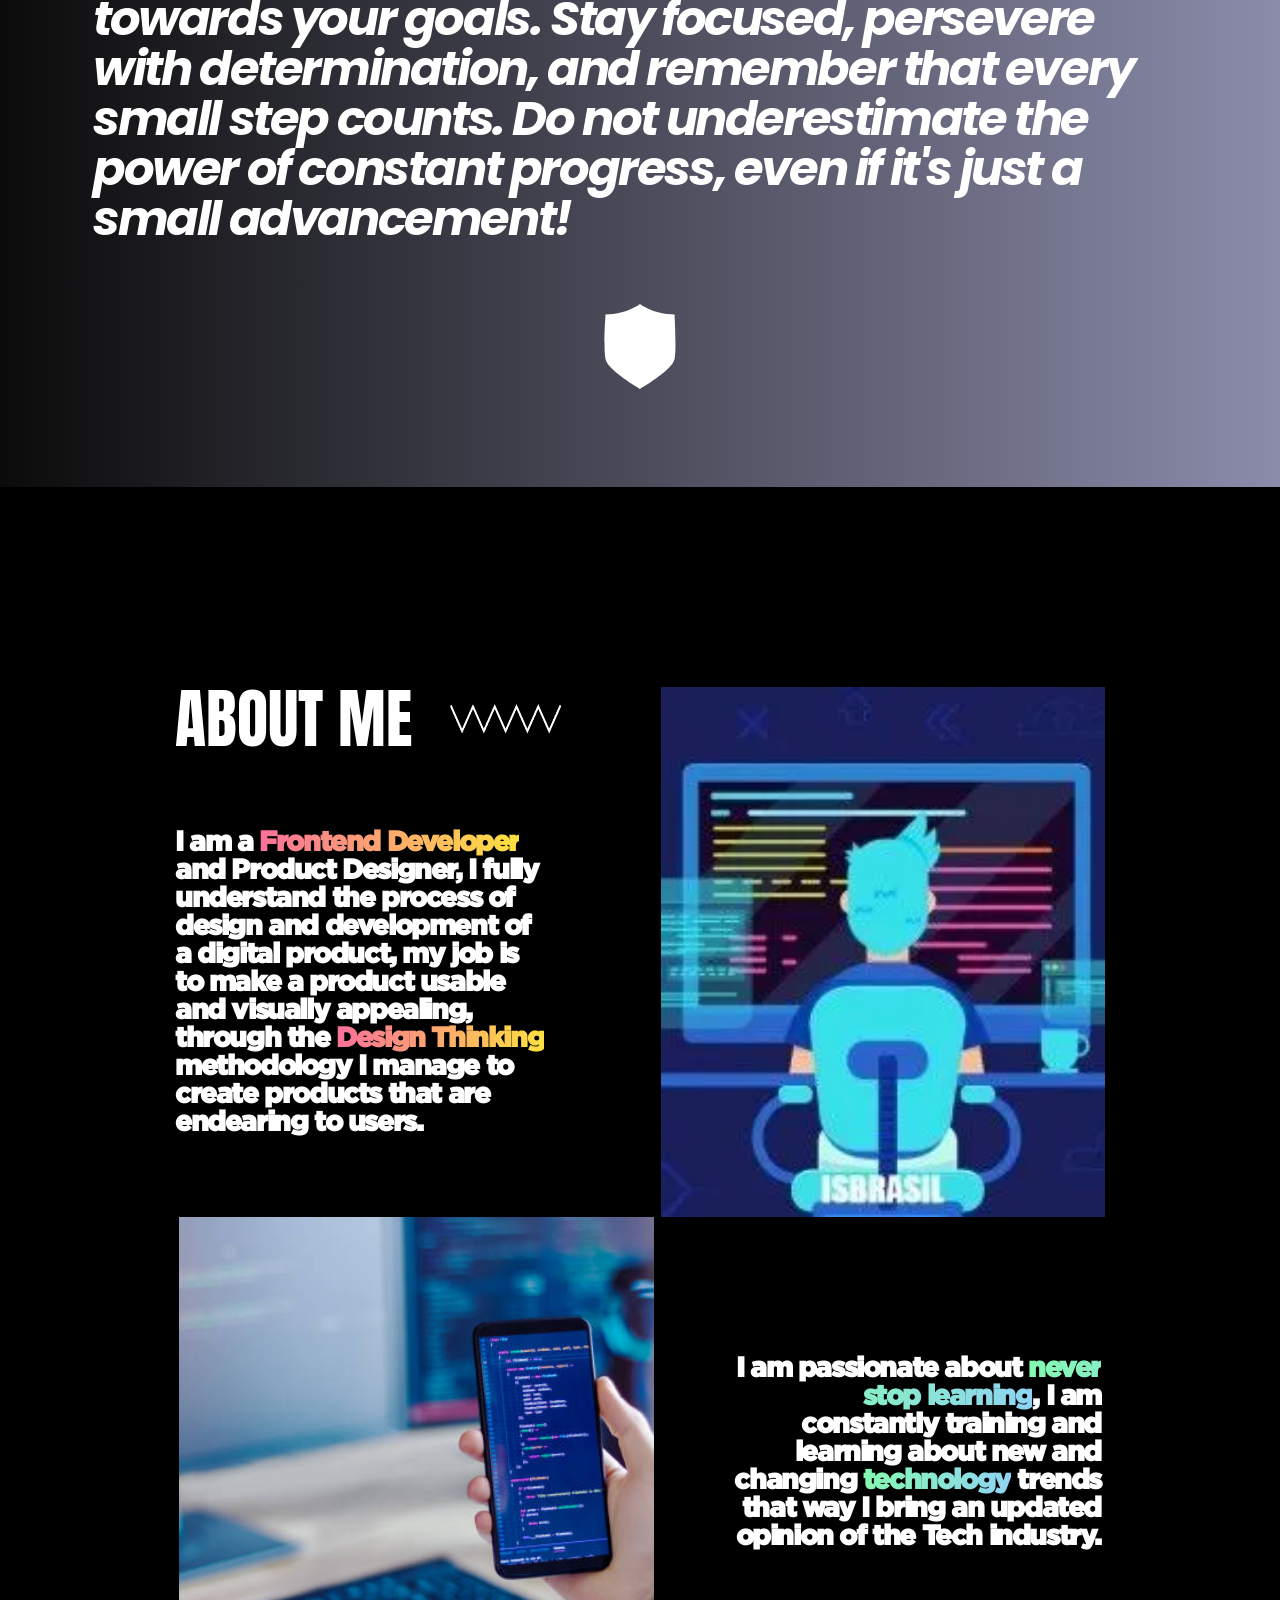
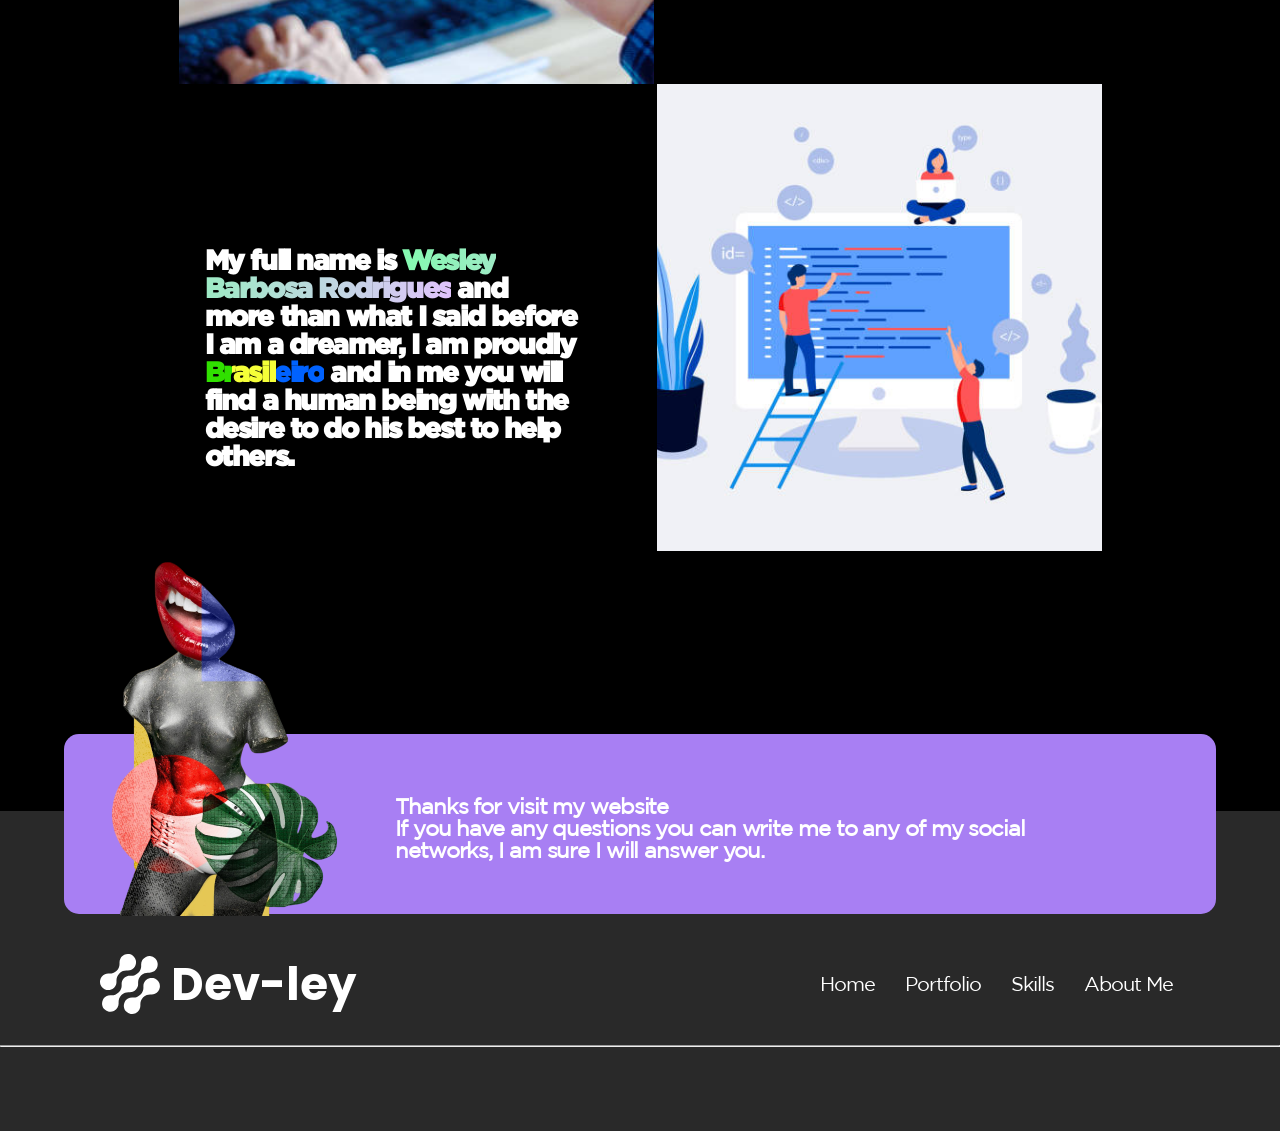
==== commit 76ea51de: "atualizado e finalizado portfolio" ====
--- a/index.html
+++ b/index.html
@@ -173,8 +173,8 @@
 
    <section class="TESTIMONY hidden">
         <div class="conteiner-testimony">
-            <h3>Kaleb Lechtenberg</h3>
-            <p>"Working with this freelancer has been great. His attention to detail is unparalleled and finished all work ahead of schedule. Will gladly send more work and I do not hesitate to recommend him to you on your project also."</p>
+            <h3>Every day a step</h3>
+            <p>Every day is an opportunity to make progress towards your goals. Stay focused, persevere with determination, and remember that every small step counts. Do not underestimate the power of constant progress, even if it's just a small advancement!</p>
             <img src="img/testimony/Shield 1.svg" alt="iagem de um escudo">
         </div>
     </section>
@@ -193,13 +193,13 @@
                     </div>
                 </div>
                 <div class="box-about-img1">
-                    <img src="img/about-me/foto-about.png" alt="">
+                    <img src="img/about-me/o-papel-do-programador-na-definicao-da-estrategia-digital_15aa61961ff3a95c582773cbeaeb5be7.webp" alt="">
                 </div>
             </div>
 
             <div class="conteiner2-about hidden">
                 <div class="box-about-img2">
-                    <img src="img/about-me/foto-rapaz.png" alt="">
+                    <img src="img/about-me/istockphoto-1174690086-612x612.jpg" alt="">
                 </div>
                 <div class="paragraph-about2">
                     <p>I am passionate about <span>never stop learning</span>, I am constantly training and learning about new and changing <span>technology</span> trends that way I bring an updated opinion of the Tech industry.
@@ -215,7 +215,7 @@
                     </div>
                 </div>
                 <div class="box-about-img3">
-                    <img src="img/about-me/foto-paisagem.png" alt="">
+                    <img src="img/about-me/ajuda.jpg" alt="">
                 </div>
             </div>
         </div>
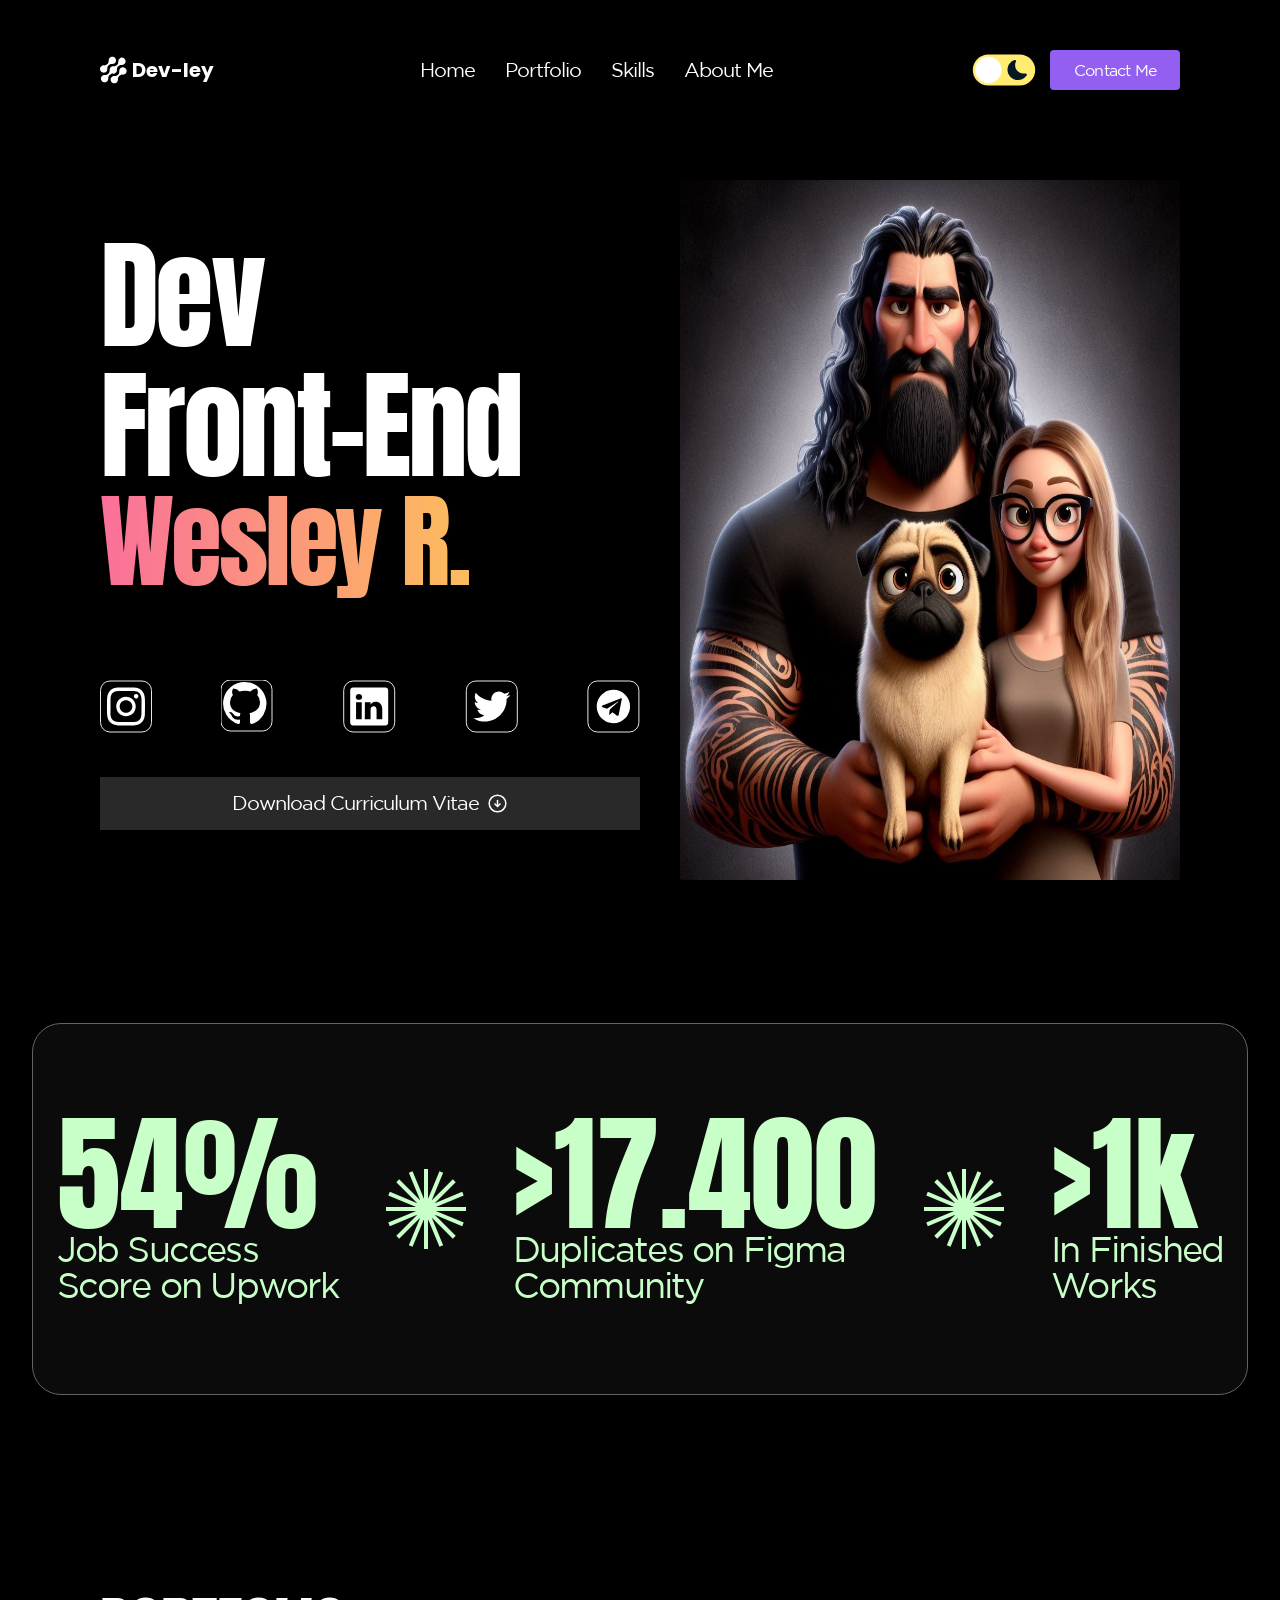
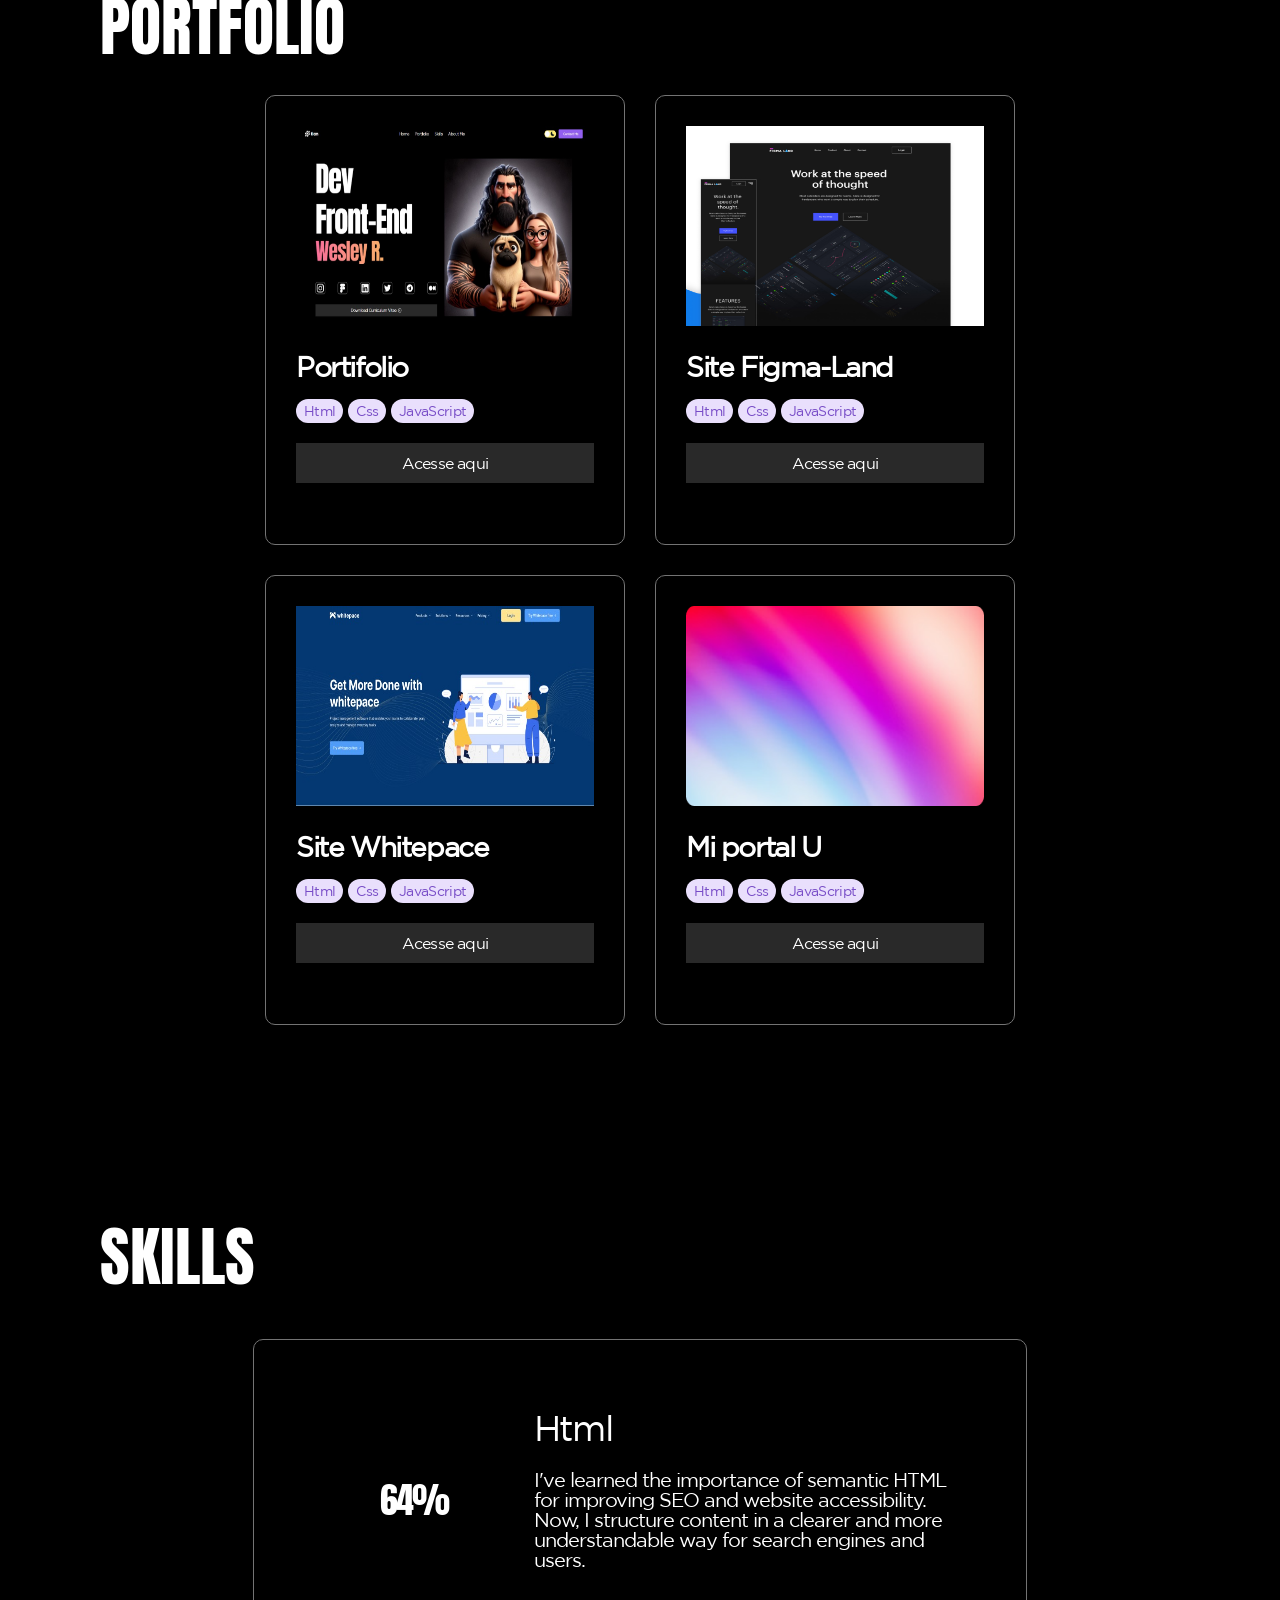
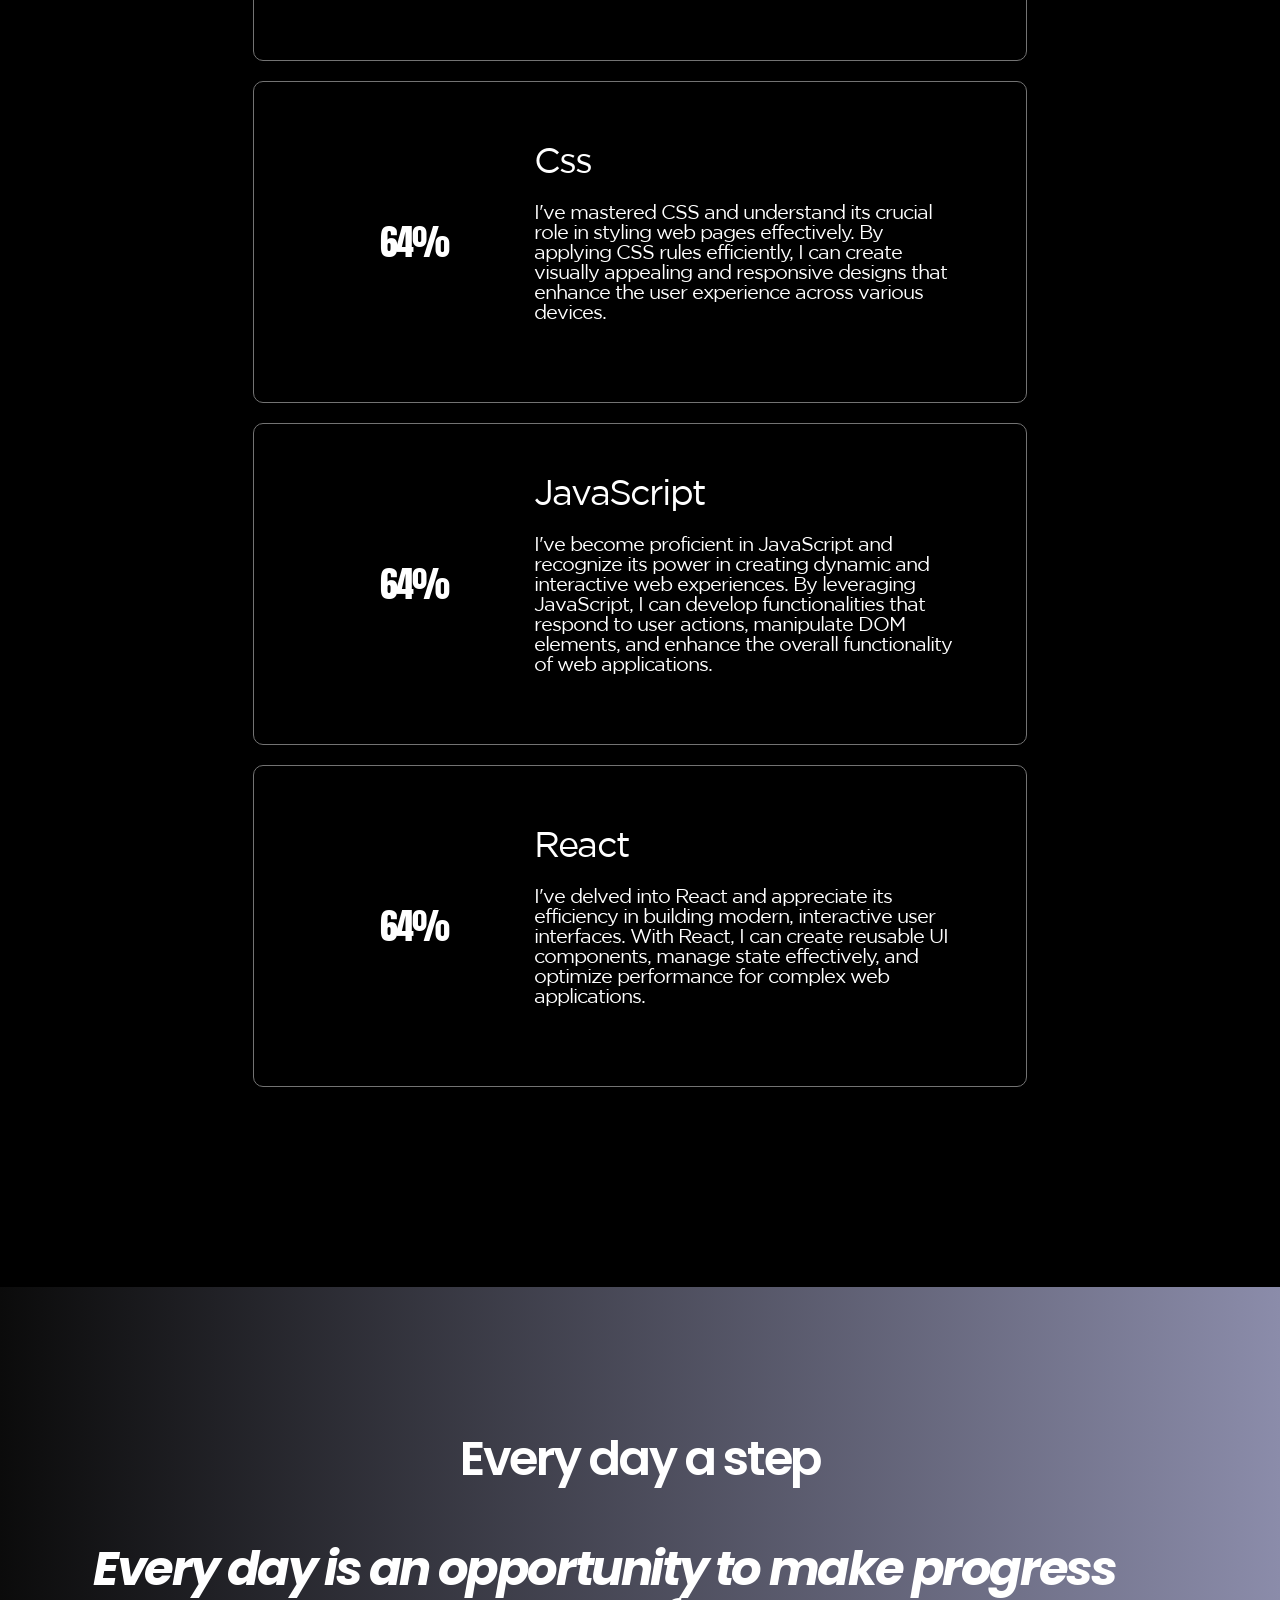
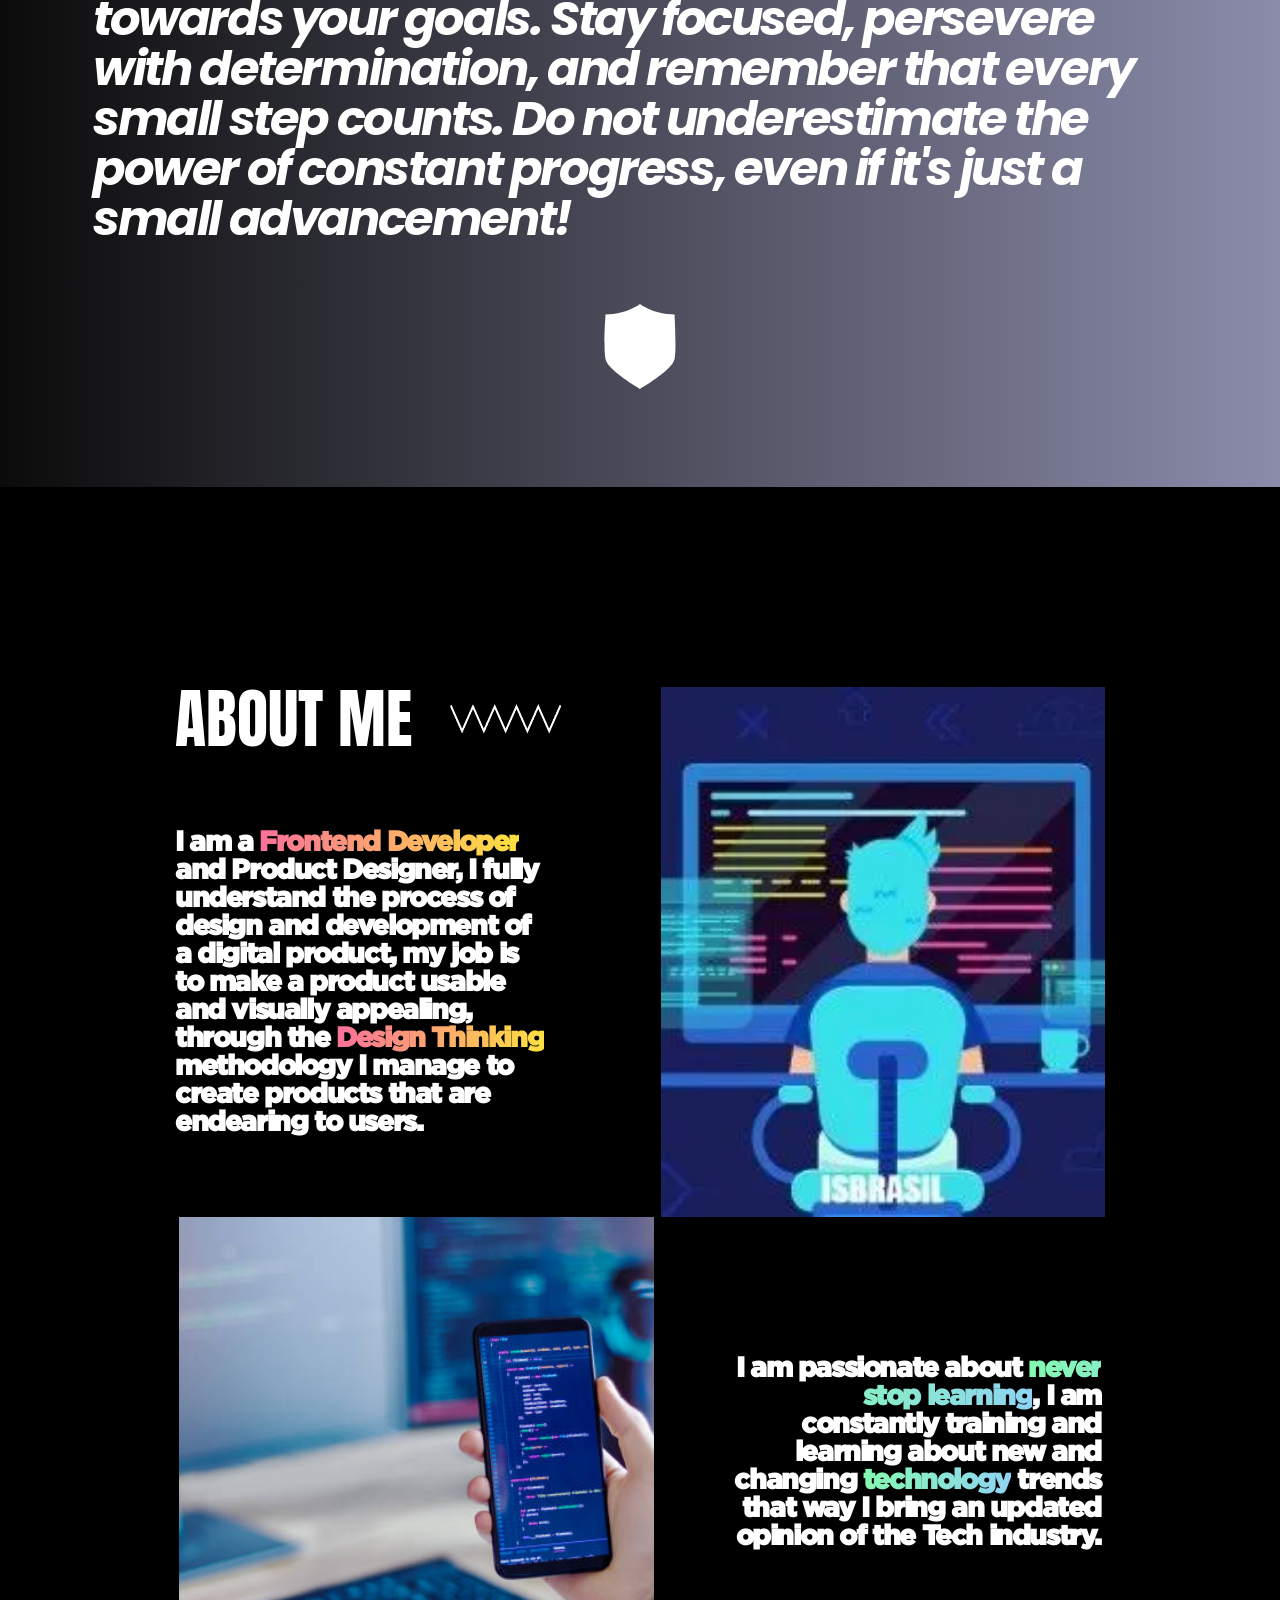
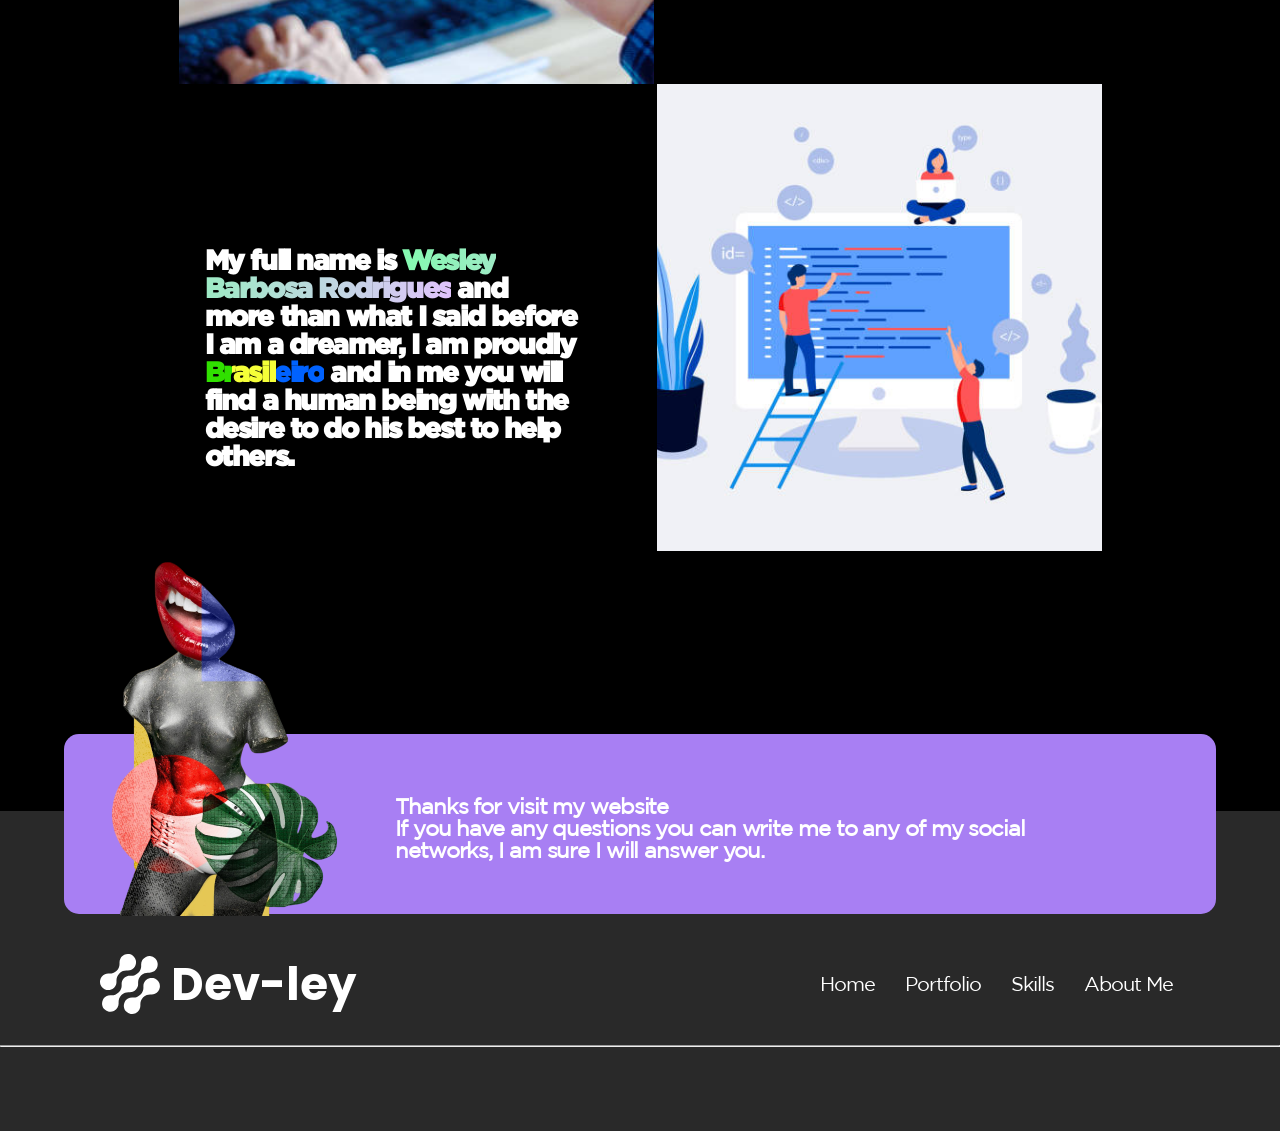
==== commit 11c06a3a: "curriculo alterado" ====
--- a/index.html
+++ b/index.html
@@ -3,7 +3,7 @@
 <head>
     <meta charset="UTF-8">
     <meta name="viewport" content="width=device-width, initial-scale=1.0">
-    <title>Tion</title>
+    <title>Wesley Rodrigues Portfolio</title>
     <link rel="stylesheet" href="style.css">
 </head>
 <body class="body">
@@ -75,7 +75,7 @@
             </div>
 
             <div class="icons-Product">
-                <a target="_blank" href="https://www.instagram.com/">
+                <a target="_blank" href="https://www.instagram.com/leynvc/">
                     <svg width="52" height="53" viewBox="0 0 52 53" fill="none" xmlns="http://www.w3.org/2000/svg">
                         <rect x="0.5" y="1" width="51" height="51" rx="9.5" stroke="var(--color-border)"/>
                         <path d="M36.1408 14.0801C33.1008 14.1733 33.1016 18.5469 36.1408 18.6393C39.1808 18.5461 39.18 14.1725 36.1408 14.0801ZM26 16.7193C20.612 16.7193 16.2444 21.0985 16.2444 26.5005C16.7584 39.4753 35.2432 39.4717 35.7552 26.5005C35.7556 21.0985 31.3876 16.7193 26 16.7193ZM26 32.8497C22.5028 32.8497 19.6676 30.0069 19.6676 26.5005C20.0012 18.0785 32.0004 18.0805 32.3328 26.5005C32.3324 30.0073 29.4972 32.8497 26 32.8497Z" fill="var(--color-white)"/>
@@ -95,20 +95,20 @@
                         </defs>
                     </svg>
                 </a>
-                <a target="_blank" href="https://www.linkedin.com/">
+                <a target="_blank" href="https://www.linkedin.com/in/wr-dev/">
                     <svg width="53" height="53" viewBox="0 0 53 53" fill="none" xmlns="http://www.w3.org/2000/svg">
                         <rect x="0.699951" y="1" width="51" height="51" rx="9.5" stroke="var(--color-border)"/>
                         <path d="M42.3916 7.50535C36.5471 7.48895 14.9908 7.51655 10.0084 7.50535C8.45795 7.50535 7.19995 8.72495 7.19995 10.2269V42.7794C7.19995 44.2817 8.45795 45.5001 10.0084 45.5001H42.3916C43.9427 45.5001 45.2 44.2817 45.2 42.7789V10.2269C45.2 8.72495 43.9427 7.50535 42.3916 7.50535Z" fill="var(--color-white)"/>
                         <path d="M27.5811 39.302C27.5811 39.302 27.5811 29.7508 27.5811 29.7504C27.5255 27.9952 28.5747 26.3572 30.6859 26.2836C32.7431 26.2836 33.5663 27.852 33.5663 30.1516V39.3016H39.2519V29.494C39.2519 24.24 36.4471 21.7952 32.7059 21.7952C29.6387 21.7952 28.2915 23.5092 27.5431 24.6768L27.5811 22.1968H21.8955C21.9695 23.8016 21.8951 39.302 21.8951 39.302H27.5811ZM18.7479 31.8844V22.1964H13.0615V39.3016H18.7483C18.7471 37.5056 18.7503 33.6552 18.7479 31.8844ZM15.9059 19.8616C17.8883 19.8616 19.1227 18.548 19.1227 16.9068C19.1063 12.948 12.7211 12.992 12.7263 16.9064C12.7219 18.5604 13.9903 19.882 15.9059 19.8616Z" fill="var(--color-Bg)"/>
                     </svg>
                 </a>
-                <a target="_blank" href="https://twitter.com/">
+                <a target="_blank" href="#">
                     <svg width="53" height="53" viewBox="0 0 53 53" fill="none" xmlns="http://www.w3.org/2000/svg">
                         <rect x="1.30005" y="1" width="51" height="51" rx="9.5" stroke="var(--color-border)"/>
                         <path d="M45.3685 14.9486C44.0017 15.5558 42.5333 15.9642 40.9921 16.1486C42.5661 15.2058 43.7729 13.7134 44.3413 11.9338C42.8701 12.8066 41.2393 13.4406 39.5021 13.7834C38.1125 12.3022 36.1329 11.3766 33.9417 11.3766C29.0985 11.3118 25.3749 16.0434 26.5209 20.7306C20.1893 20.4134 14.5761 17.3798 10.8169 12.769C8.76526 16.1146 9.93006 20.899 13.1753 22.9414C11.9269 22.9014 10.7513 22.5586 9.72446 21.9886C9.67686 25.7106 12.3173 28.853 15.8361 29.5542C14.7549 29.8558 13.5093 29.903 12.3953 29.6854C13.3653 32.7118 16.1789 34.9158 19.5125 34.977C16.4985 37.3854 12.2789 38.641 8.23206 38.1322C24.5049 48.147 42.4941 35.0262 41.5653 18.8918C43.0545 17.8166 44.3473 16.4754 45.3685 14.9486Z" fill="var(--color-white)"/>
                     </svg>
                 </a>
-                <a target="_blank" href="https://web.telegram.org/">
+                <a target="_blank" href="#">
                     <svg width="53" height="53" viewBox="0 0 53 53" fill="none" xmlns="http://www.w3.org/2000/svg">
                         <rect x="0.900024" y="1" width="51" height="51" rx="9.5" stroke="var(--color-border)"/>
                         <path d="M26.3906 9.83301C23.0942 9.83301 19.8719 10.8105 17.131 12.6418C14.3902 14.4732 12.254 17.0762 10.9926 20.1216C9.7311 23.1671 9.40104 26.5182 10.0441 29.7512C10.6872 32.9842 12.2746 35.9539 14.6054 38.2848C16.9363 40.6157 19.906 42.203 23.139 42.8461C26.3721 43.4892 29.7232 43.1591 32.7686 41.8977C35.814 40.6362 38.417 38.5 40.2484 35.7592C42.0797 33.0184 43.0572 29.796 43.0572 26.4997C43.0574 24.3109 42.6264 22.1436 41.7889 20.1214C40.9514 18.0992 39.7237 16.2618 38.1761 14.7142C36.6284 13.1665 34.791 11.9388 32.7688 11.1013C30.7466 10.2638 28.5793 9.83283 26.3906 9.83301ZM31.6897 35.0871C31.6273 35.2427 31.5324 35.3831 31.4113 35.499C31.2903 35.6148 31.1458 35.7035 30.9877 35.759C30.8295 35.8144 30.6613 35.8355 30.4944 35.8206C30.3275 35.8058 30.1656 35.7554 30.0197 35.673L25.4953 32.1573L22.5914 34.8363C22.524 34.8861 22.4452 34.9182 22.3622 34.9295C22.2792 34.9408 22.1947 34.9311 22.1164 34.9012L22.6731 29.9205L22.6909 29.9346L22.7023 29.8363C22.7023 29.8363 30.844 22.4238 31.1756 22.1079C31.5114 21.7929 31.4006 21.7246 31.4006 21.7246C31.4197 21.3404 30.7981 21.7246 30.7981 21.7246L20.0106 28.6647L15.5181 27.1347C15.5181 27.1347 14.8281 26.8872 14.7631 26.343C14.6947 25.803 15.5406 25.5097 15.5406 25.5097L33.4022 18.4138C33.4022 18.4138 34.8706 17.7596 34.8706 18.843L31.6897 35.0871Z" fill="var(--color-white)"/>
@@ -117,10 +117,10 @@
 
             </div>
 
-            <a id="curriculo" href="download/Currículo A4 simples preto.pdf" target="_blank" download="download/Currículo A4 simples preto.pdf">
+            <a id="curriculo" href="download/Currículo wesley.pdf" target="_blank" download="download/Currículo wesley.pdf">
                 <div class="download-Product">
                     <p>Download Curriculum Vitae</p>
-                    <img src="img/product/arrow-down.svg" alt="">
+                    <img src="img/product/arrow-down.svg" alt="Curriculo Wesley">
                 </div>
             </a>
         </div>
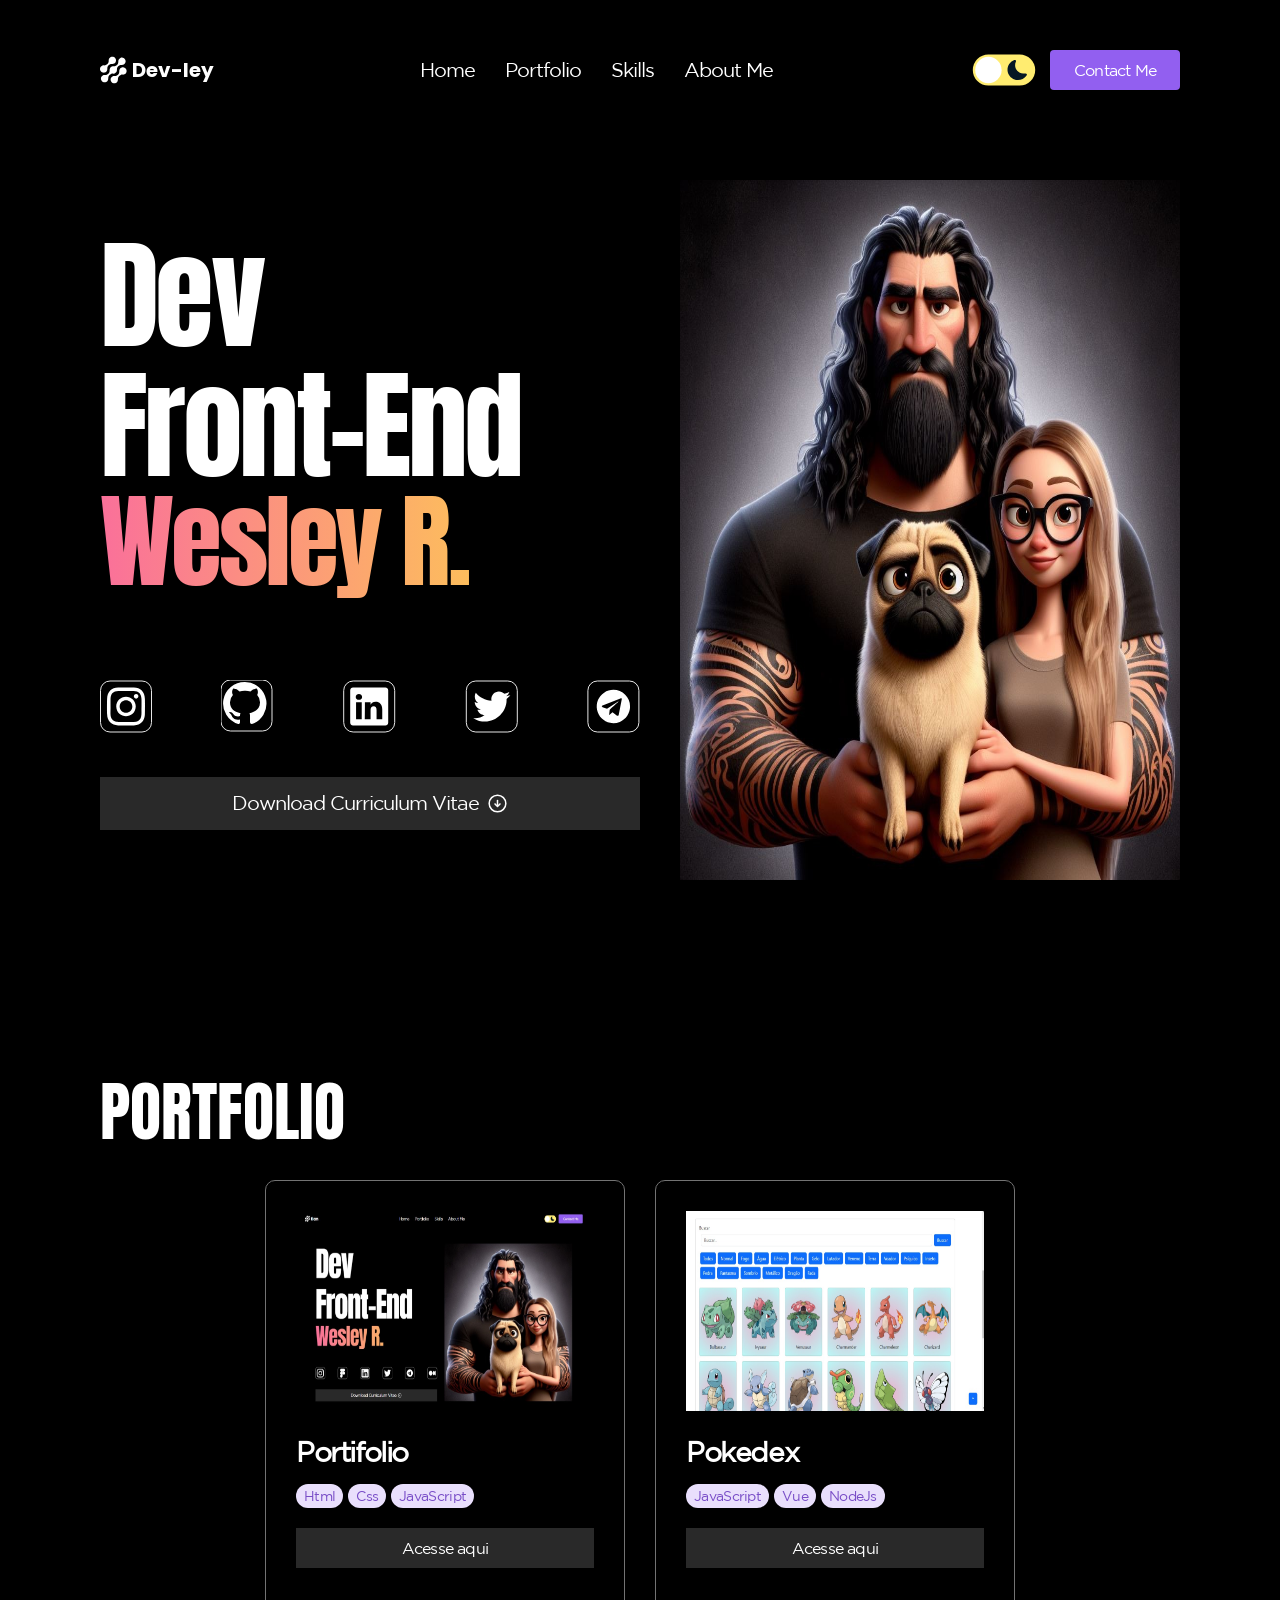
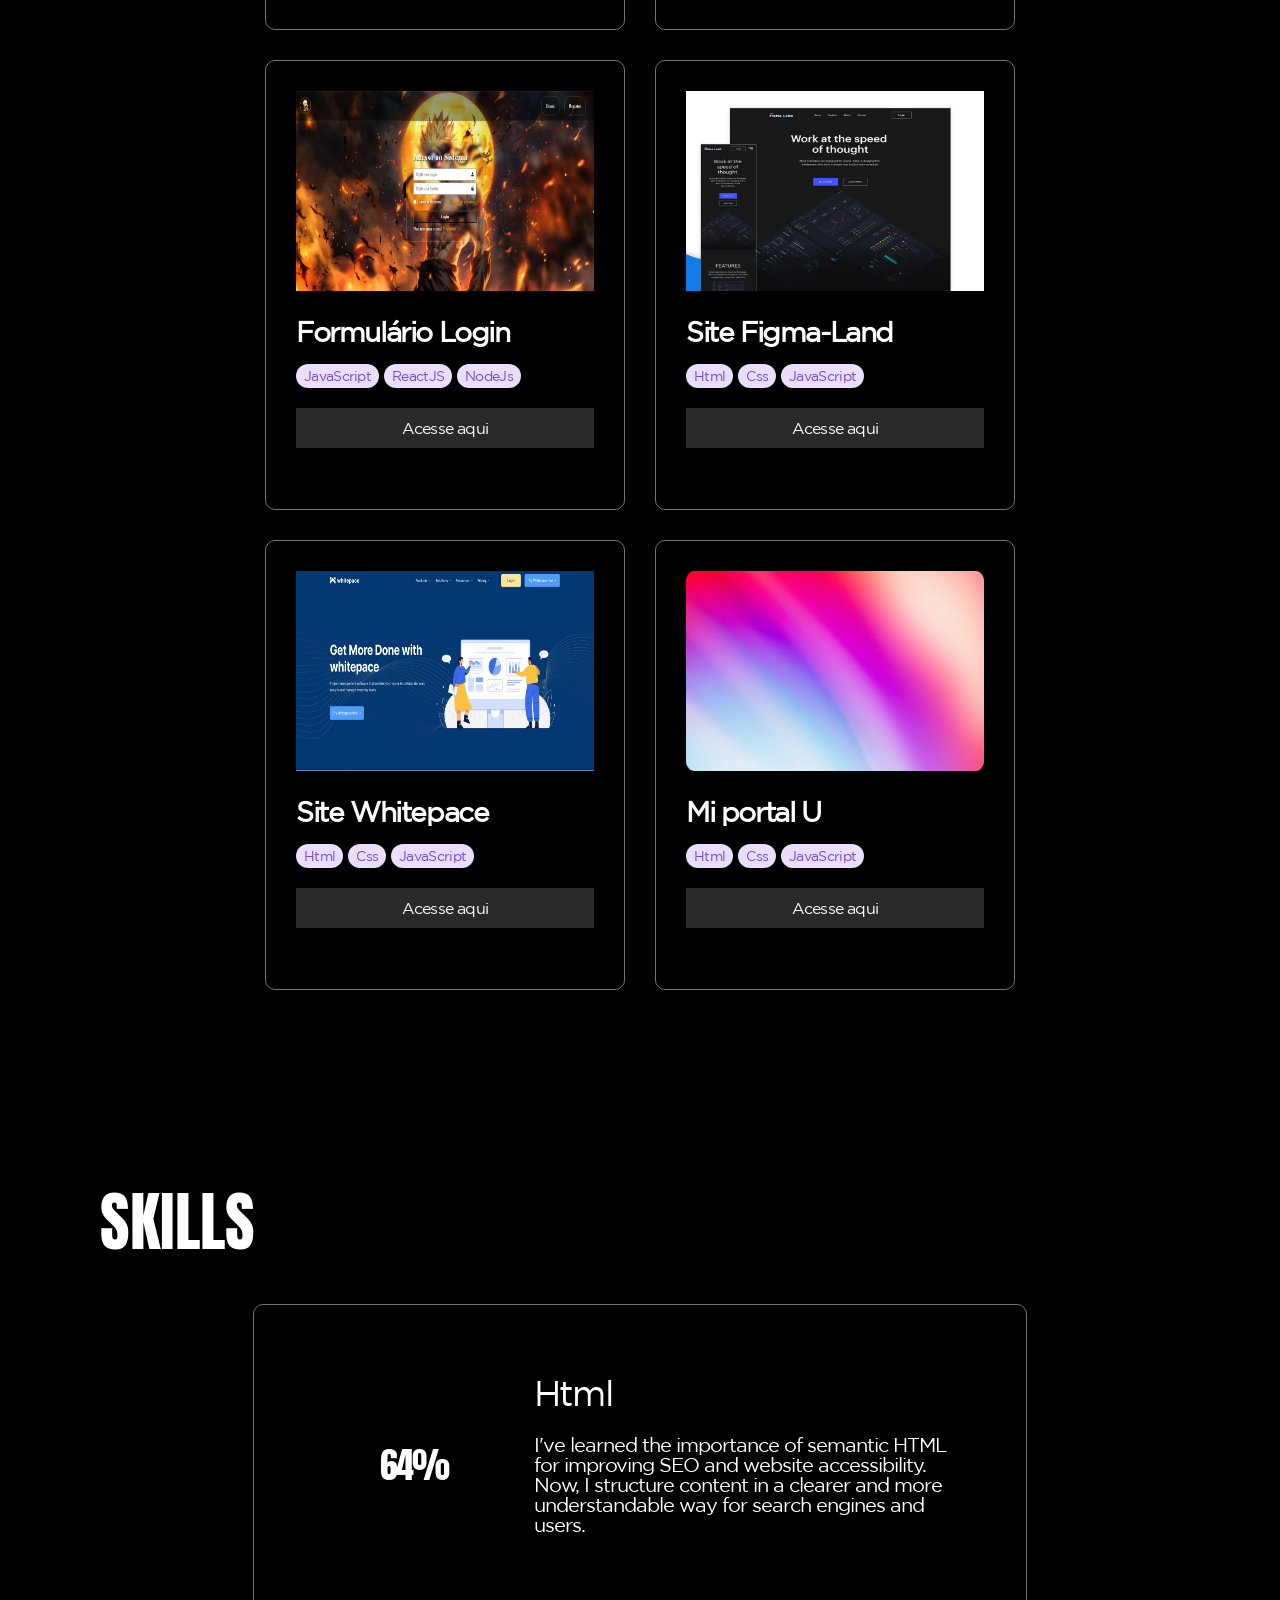
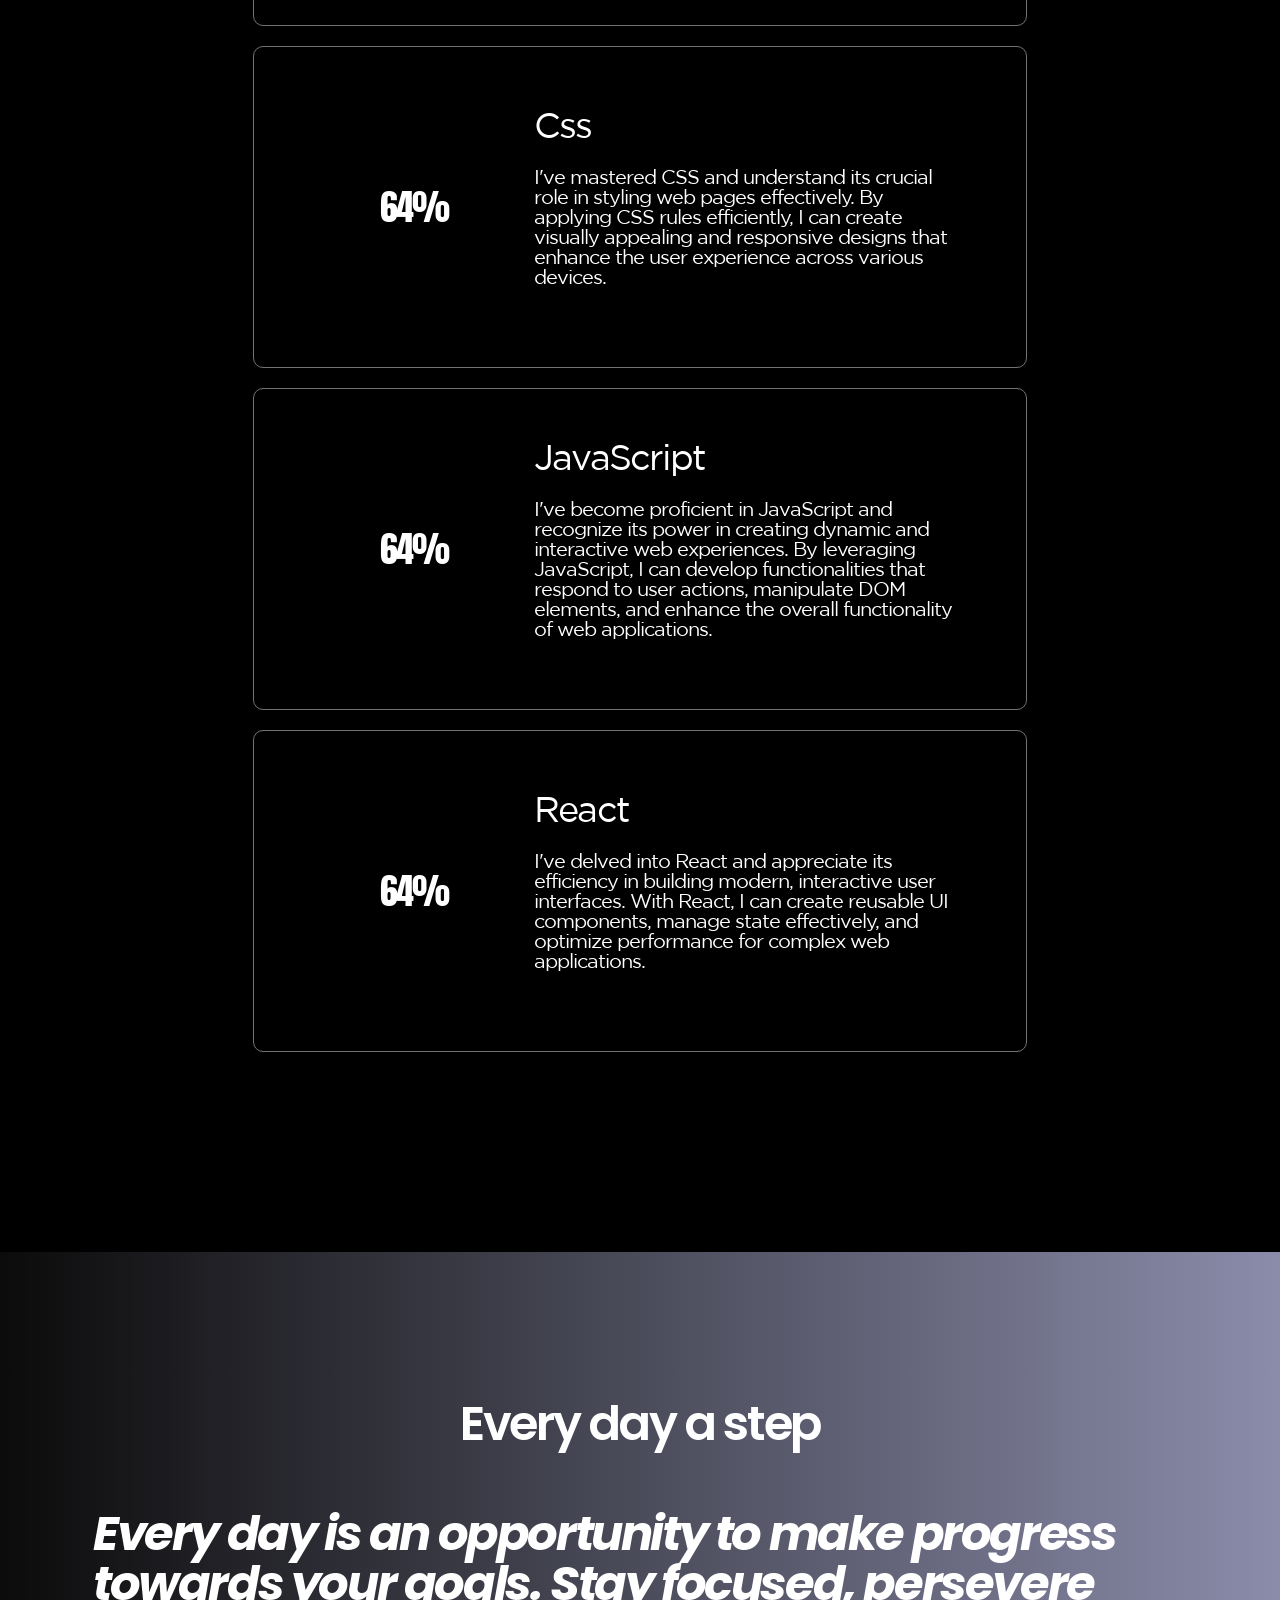
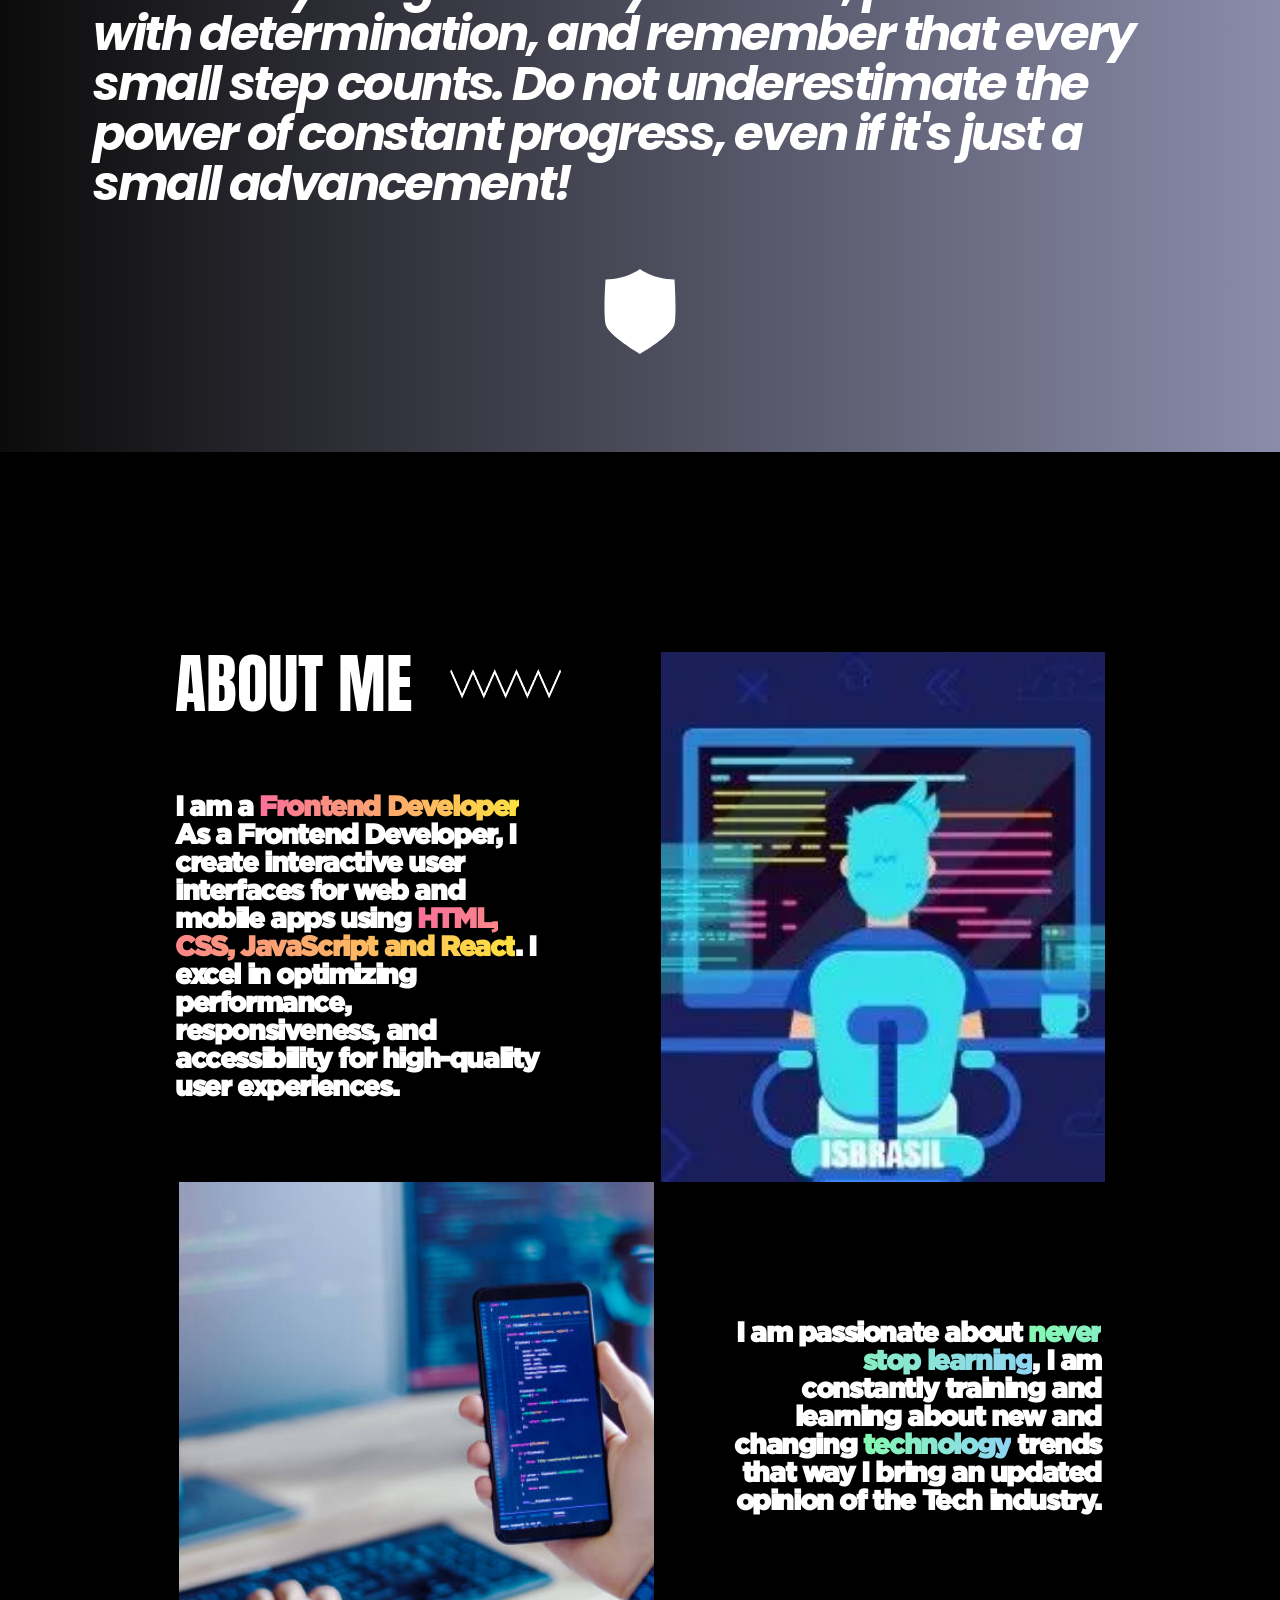
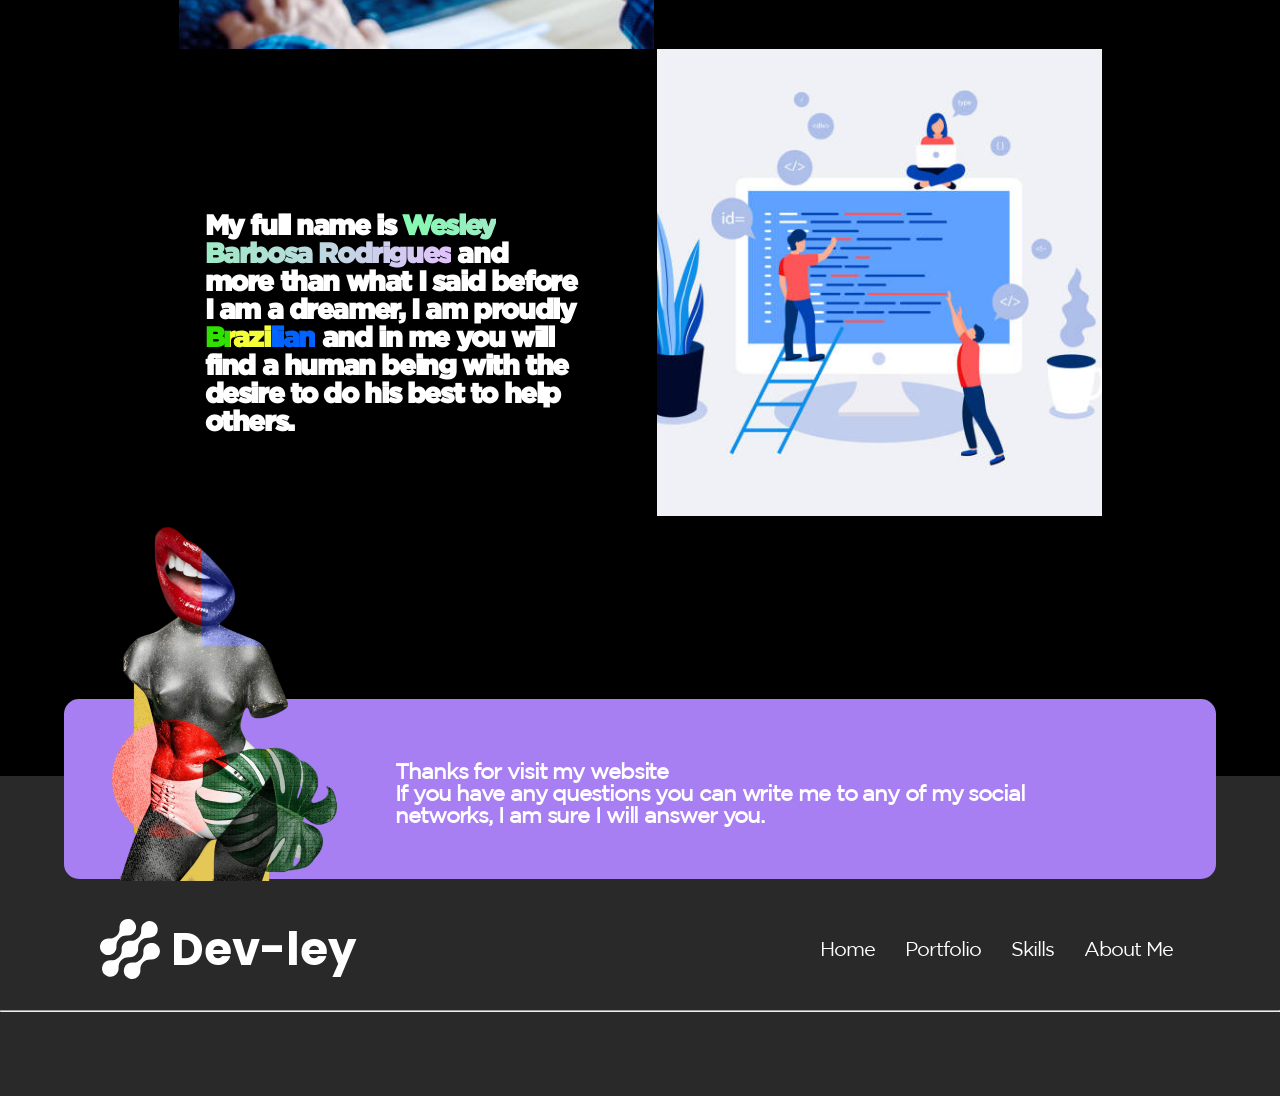
==== commit 93e4af58: "Novos projetos no Potfolio" ====
--- a/index.html
+++ b/index.html
@@ -5,6 +5,7 @@
     <meta name="viewport" content="width=device-width, initial-scale=1.0">
     <title>Wesley Rodrigues Portfolio</title>
     <link rel="stylesheet" href="style.css">
+    <link rel="shortcut icon" href="img/favicon.jpg" type="image/x-icon">
 </head>
 <body class="body">
 
@@ -132,28 +133,6 @@
         </div>
     </section>
 
-    <section class="RATES">
-        <div class="conteiner-rates">
-            <div>
-                <h3><span id="contador1">0</span>%</h3>
-                <p>Job Success <br> Score on Upwork</p>
-            </div>
-            <svg width="80" height="80" viewBox="0 0 80 80" fill="none" xmlns="http://www.w3.org/2000/svg">
-                <path id="Dawn" d="M40 0L40.0077 39.9606L55.3074 3.04481L40.0223 39.9668L68.2842 11.7157L40.0332 39.9777L76.9552 24.6926L40.0394 39.9923L80 40L40.0394 40.0077L76.9552 55.3074L40.0332 40.0223L68.2842 68.2842L40.0223 40.0332L55.3074 76.9552L40.0077 40.0394L40 80L39.9923 40.0394L24.6926 76.9552L39.9777 40.0332L11.7157 68.2842L39.9668 40.0223L3.04481 55.3074L39.9606 40.0077L0 40L39.9606 39.9923L3.04481 24.6926L39.9668 39.9777L11.7157 11.7157L39.9777 39.9668L24.6926 3.04481L39.9923 39.9606L40 0Z" fill="var(--color-Rates)" stroke="var(--color-Rates)" stroke-width="4"/>
-            </svg>
-            <div>
-                <h3>><span id="contador2">0</span></h3>
-                <p>Duplicates on Figma <br> Community</p>
-            </div>
-            <svg width="80" height="80" viewBox="0 0 80 80" fill="none" xmlns="http://www.w3.org/2000/svg">
-                <path id="Dawn" d="M40 0L40.0077 39.9606L55.3074 3.04481L40.0223 39.9668L68.2842 11.7157L40.0332 39.9777L76.9552 24.6926L40.0394 39.9923L80 40L40.0394 40.0077L76.9552 55.3074L40.0332 40.0223L68.2842 68.2842L40.0223 40.0332L55.3074 76.9552L40.0077 40.0394L40 80L39.9923 40.0394L24.6926 76.9552L39.9777 40.0332L11.7157 68.2842L39.9668 40.0223L3.04481 55.3074L39.9606 40.0077L0 40L39.9606 39.9923L3.04481 24.6926L39.9668 39.9777L11.7157 11.7157L39.9777 39.9668L24.6926 3.04481L39.9923 39.9606L40 0Z" fill="var(--color-Rates)" stroke="var(--color-Rates)" stroke-width="4"/>
-            </svg>
-            <div>
-                <h3>><span id="contador3">0</span>k</h3>
-                <p>In Finished <br> Works</p>
-            </div>
-        </div>
-    </section>
 
     <section id="Portfolio" class="PORTFOLIO">
         <h1 class="hidden">PORTFOLIO</h1>
@@ -188,8 +167,7 @@
                         <img src="img/about-me/Zig Zag.png" alt="vetor de zig zag">
                     </div>
                     <div class="paragraph-about1">
-                        <p>I am a <span>Frontend Developer</span> and Product Designer, I fully understand the process of design and development of a digital product, my job is to make a product usable and visually appealing, through the <span>Design Thinking</span> methodology I manage to create products that are endearing to users.
-                        </p>
+                        <p>I am a <span>Frontend Developer</span> As a Frontend Developer, I create interactive user interfaces for web and mobile apps using <span>HTML, CSS, JavaScript and React</span>. I excel in optimizing performance, responsiveness, and accessibility for high-quality user experiences.  </p>
                     </div>
                 </div>
                 <div class="box-about-img1">
@@ -210,7 +188,7 @@
             <div class="conteiner3-about hidden">
                 <div class="box-about-text3">
                     <div class="paragraph-about3">
-                        <p>My full name is <span class="span1">Wesley Barbosa Rodrigues</span> and more than what I said before I am a dreamer, I am proudly <span class="span3">Brasileiro</span> and in me you will find a human being with the desire to do his best to help others.
+                        <p>My full name is <span class="span1">Wesley Barbosa Rodrigues</span> and more than what I said before I am a dreamer, I am proudly <span class="span3">Brazilian</span> and in me you will find a human being with the desire to do his best to help others.
                         </p>
                     </div>
                 </div>
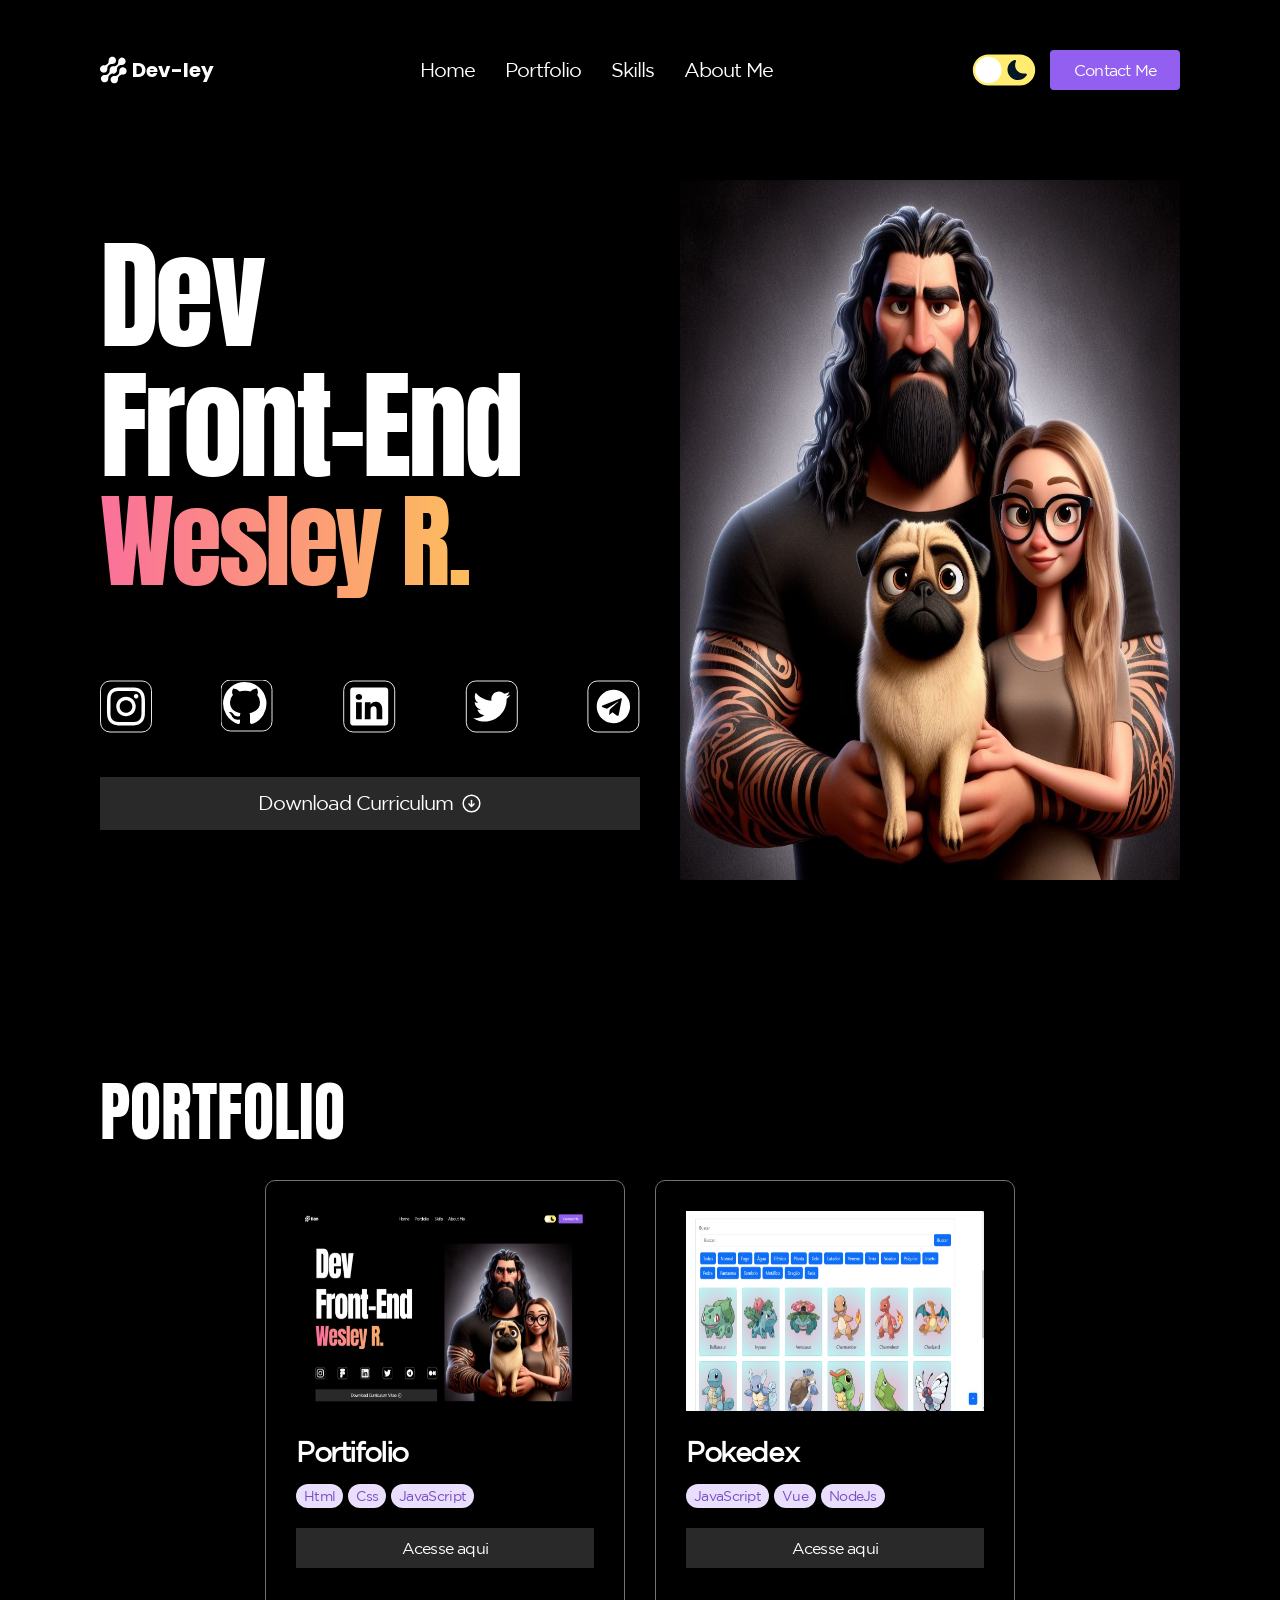
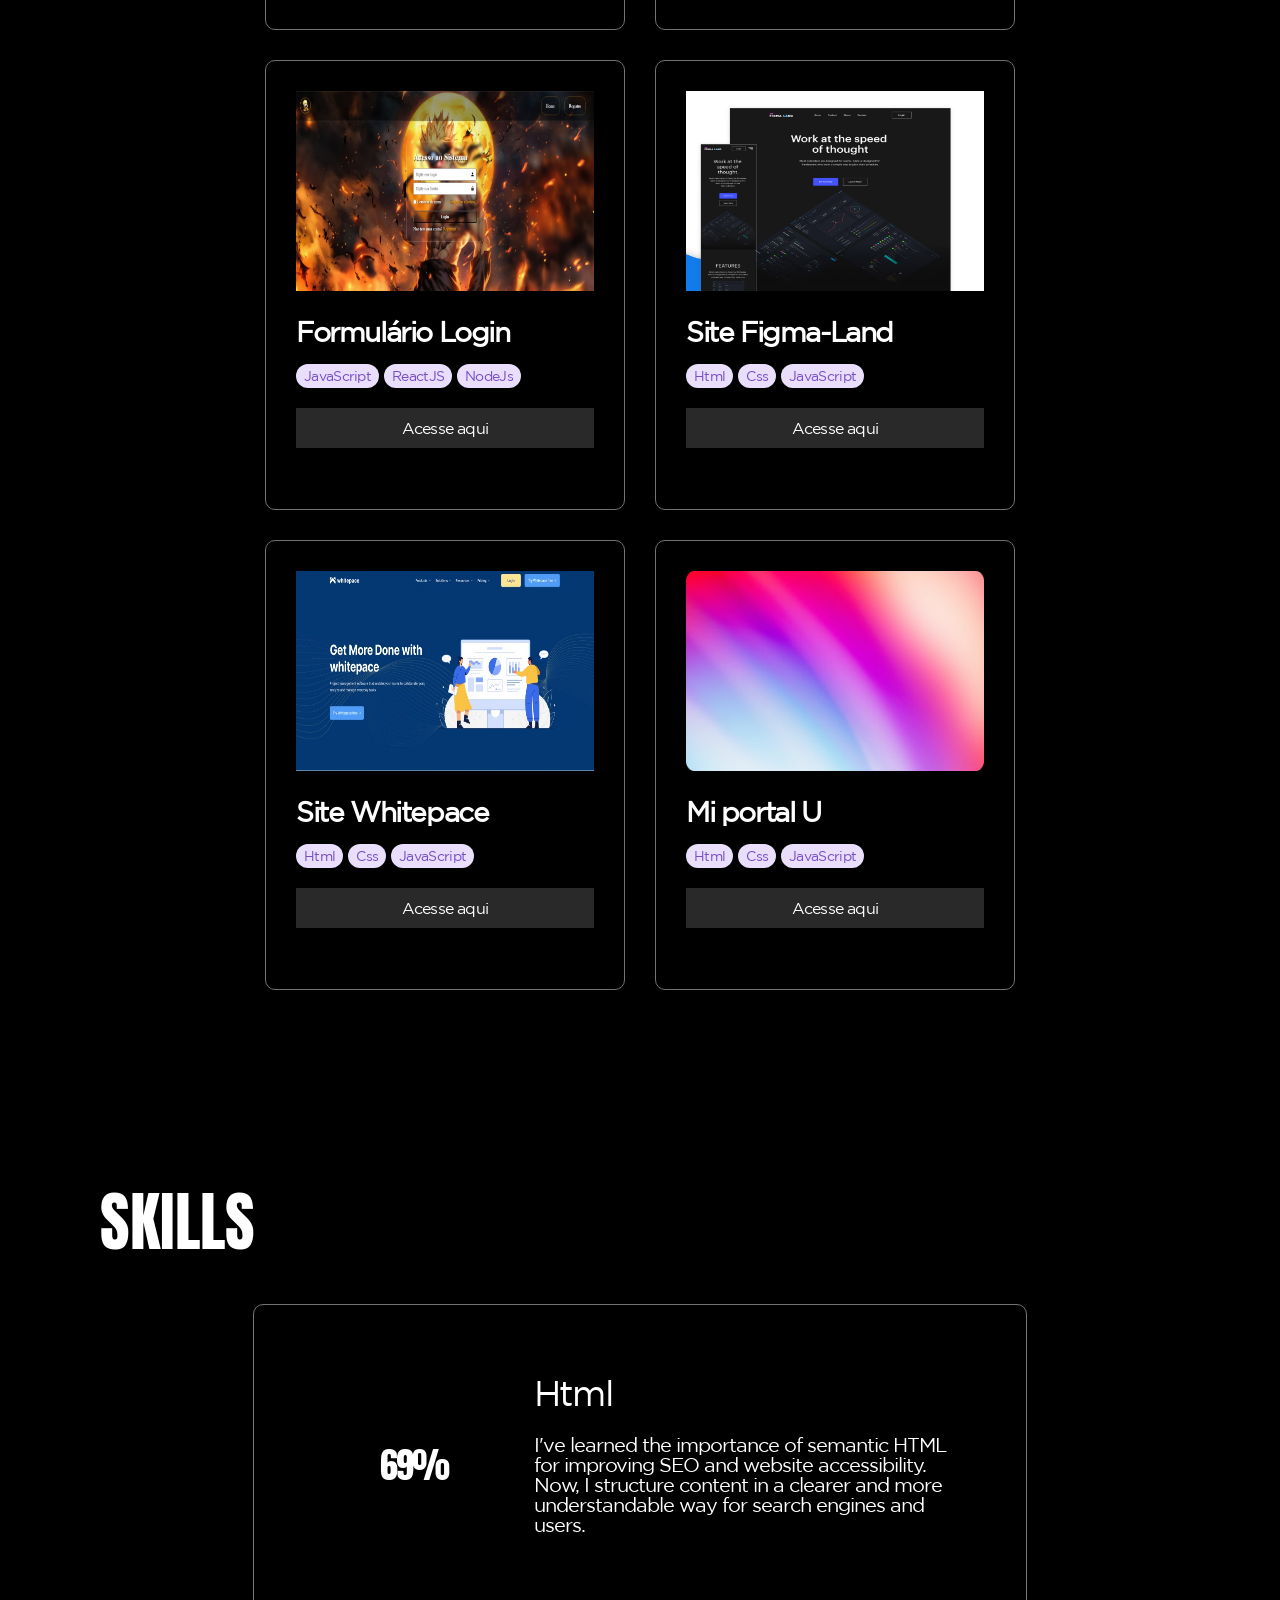
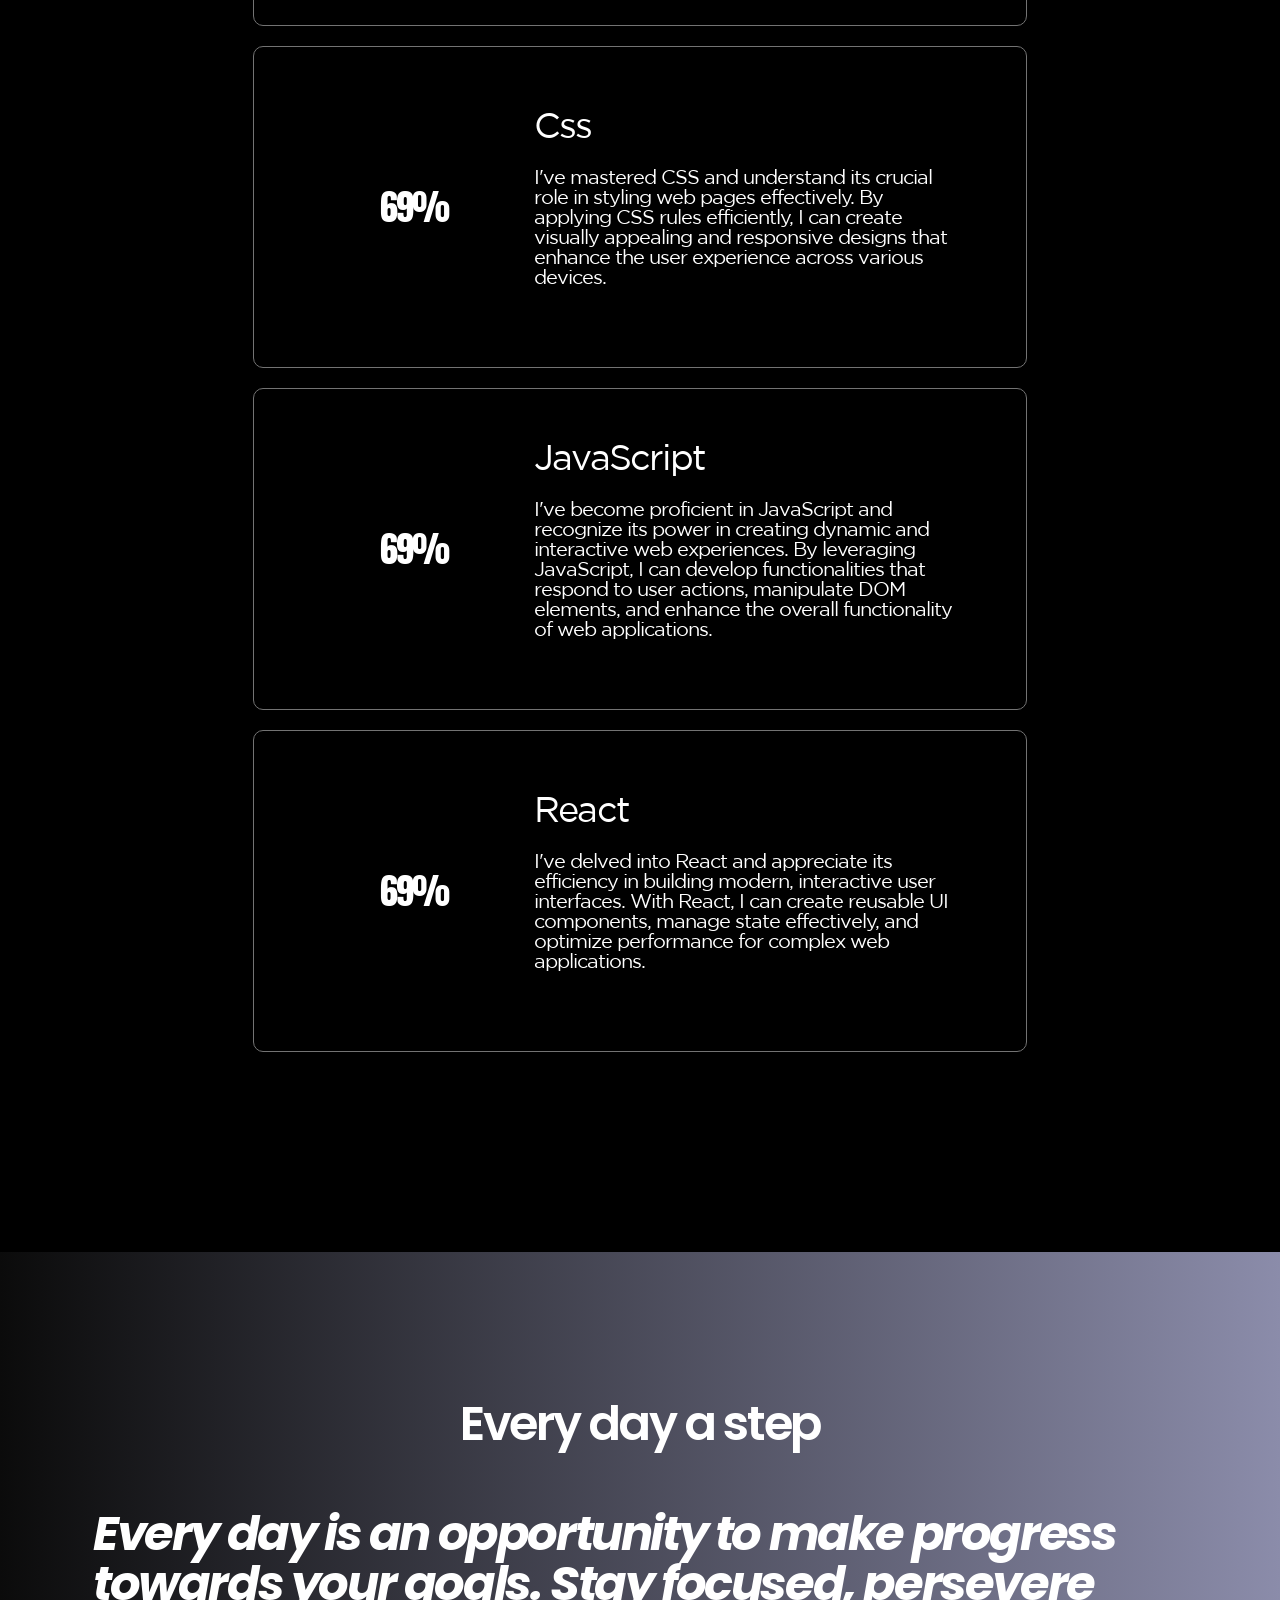
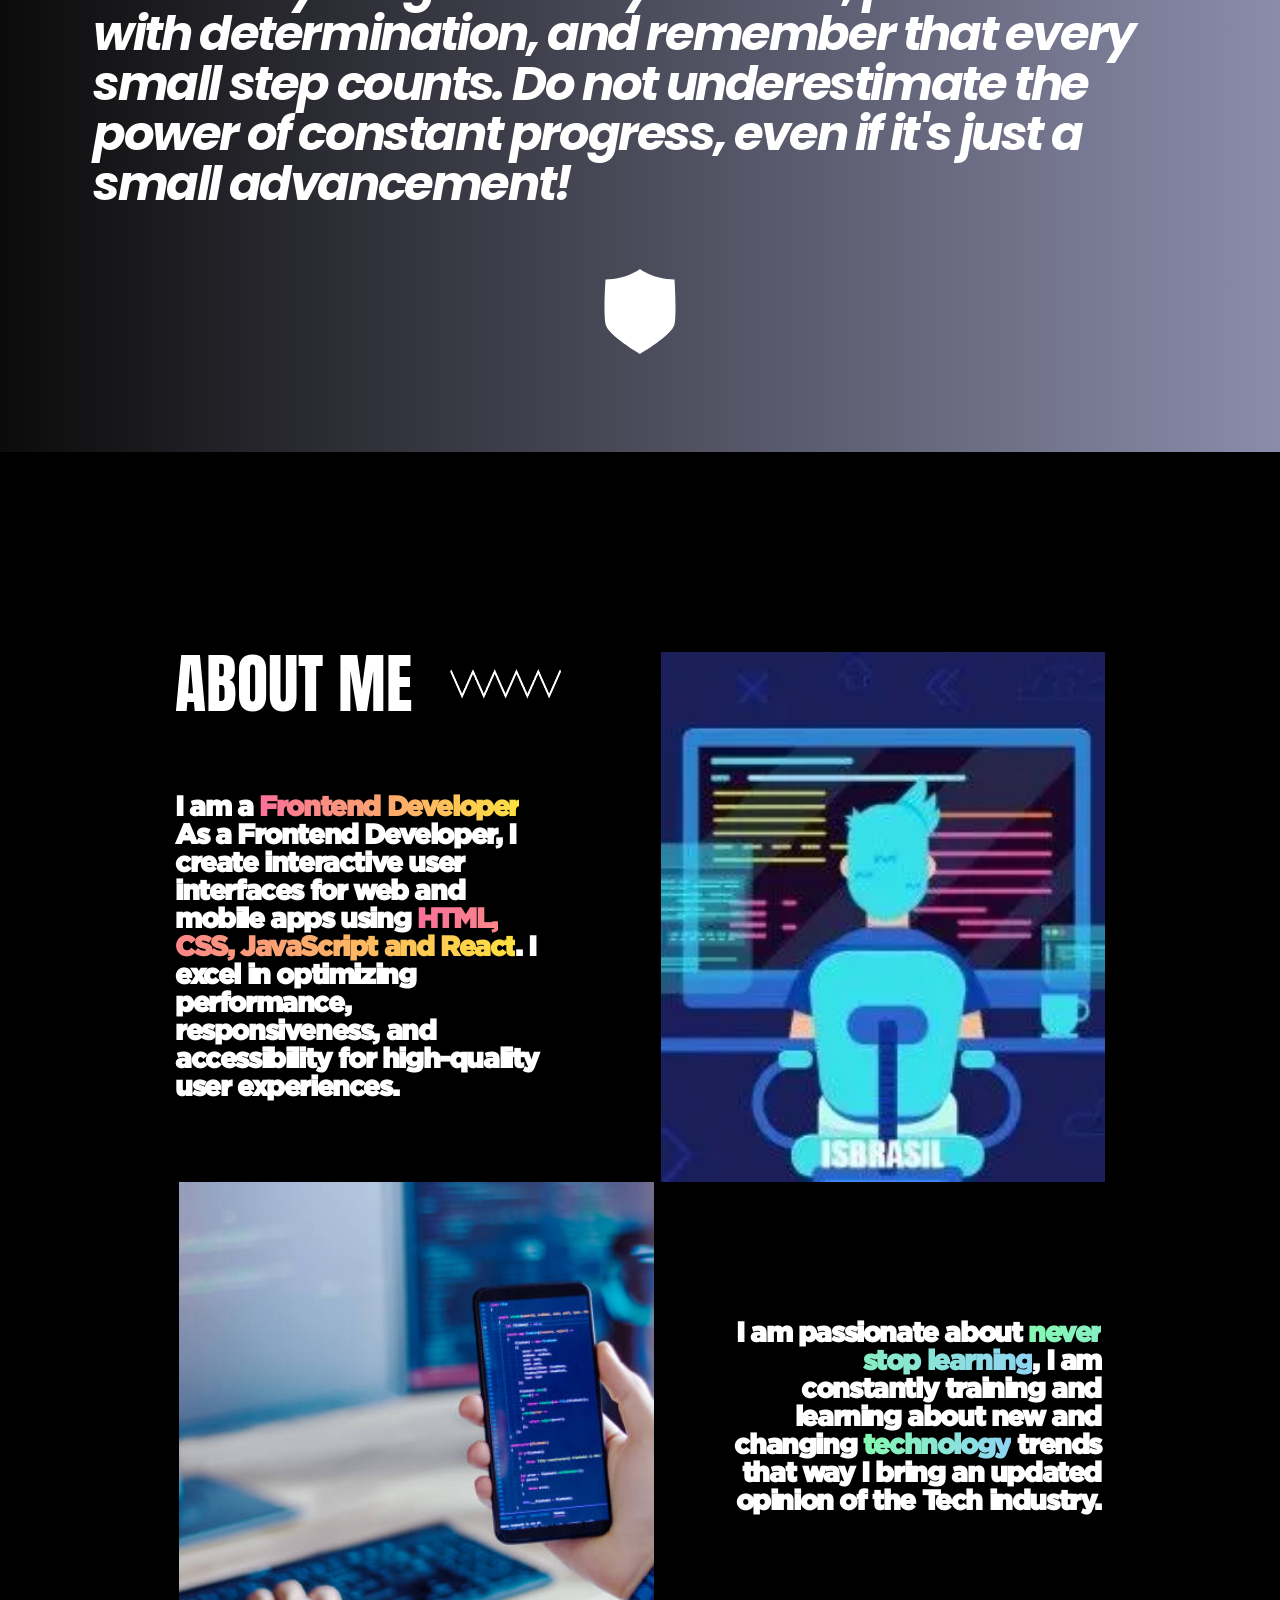
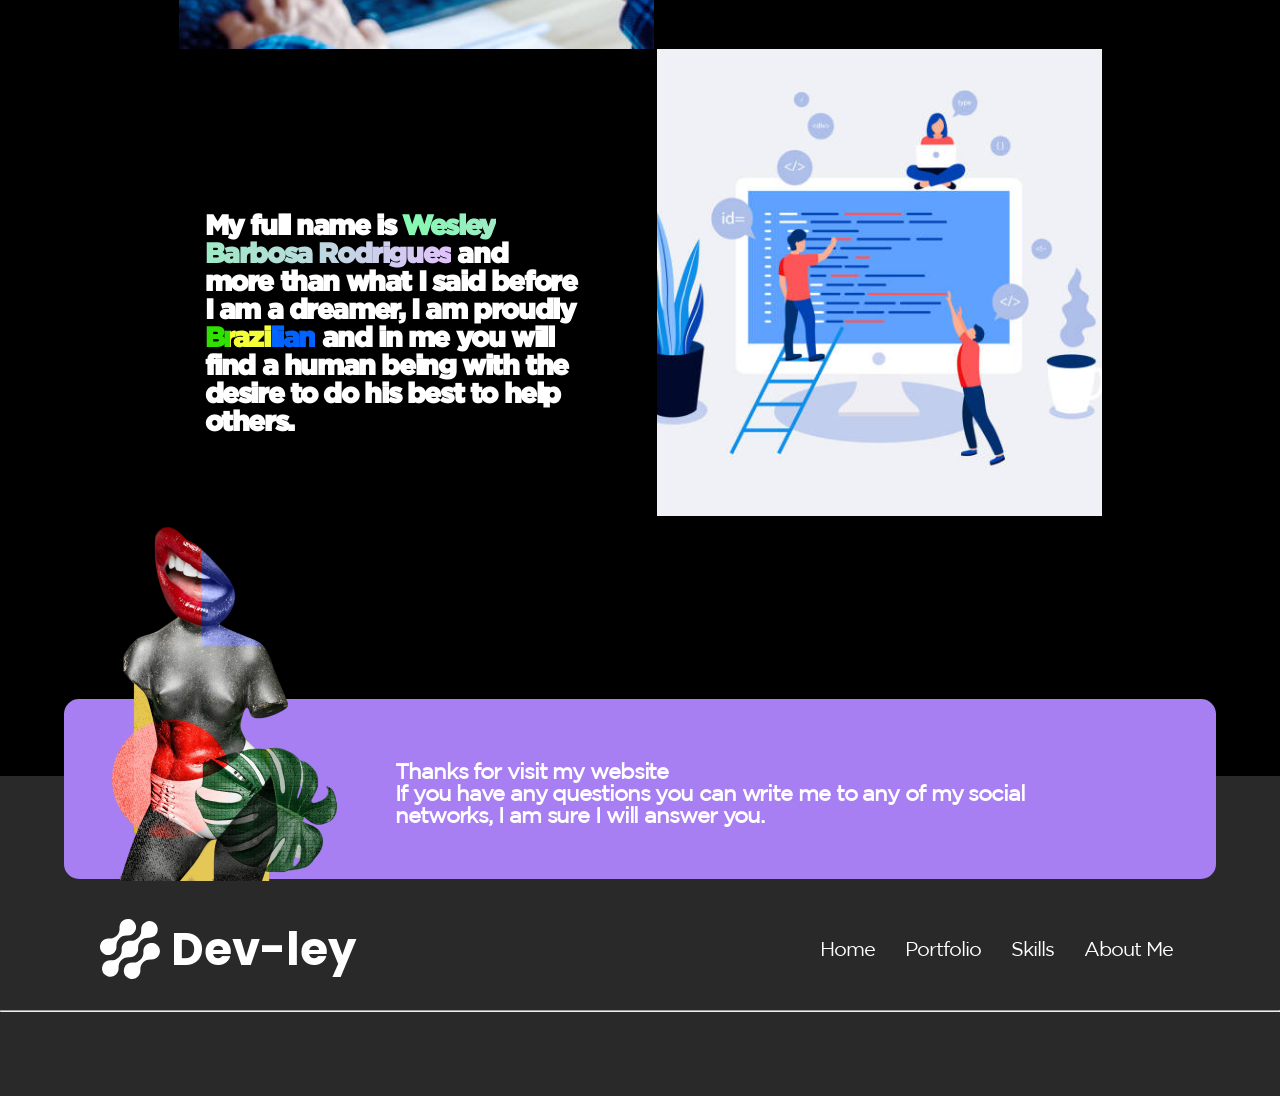
==== commit 9c4dc93a: "curriculo alterado" ====
--- a/index.html
+++ b/index.html
@@ -120,7 +120,7 @@
 
             <a id="curriculo" href="download/Currículo wesley.pdf" target="_blank" download="download/Currículo wesley.pdf">
                 <div class="download-Product">
-                    <p>Download Curriculum Vitae</p>
+                    <p>Download Curriculum </p>
                     <img src="img/product/arrow-down.svg" alt="Curriculo Wesley">
                 </div>
             </a>
